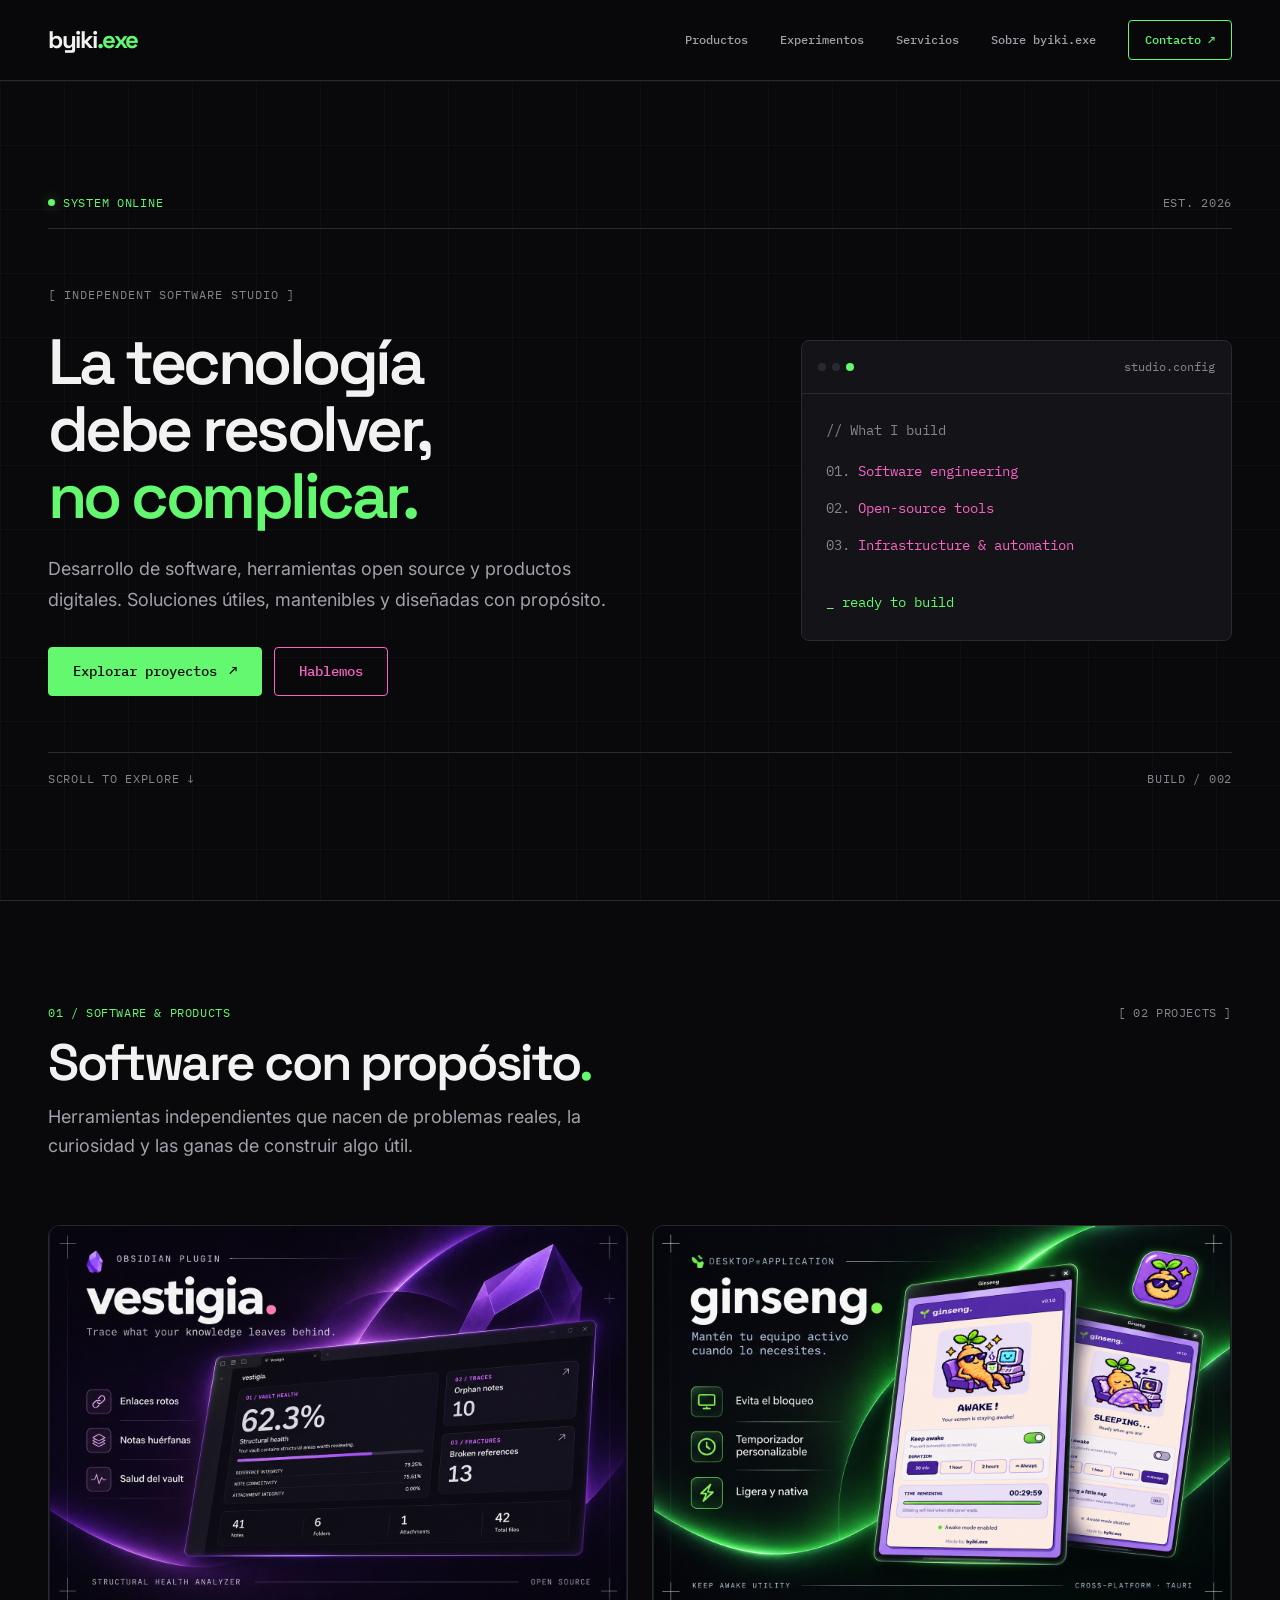
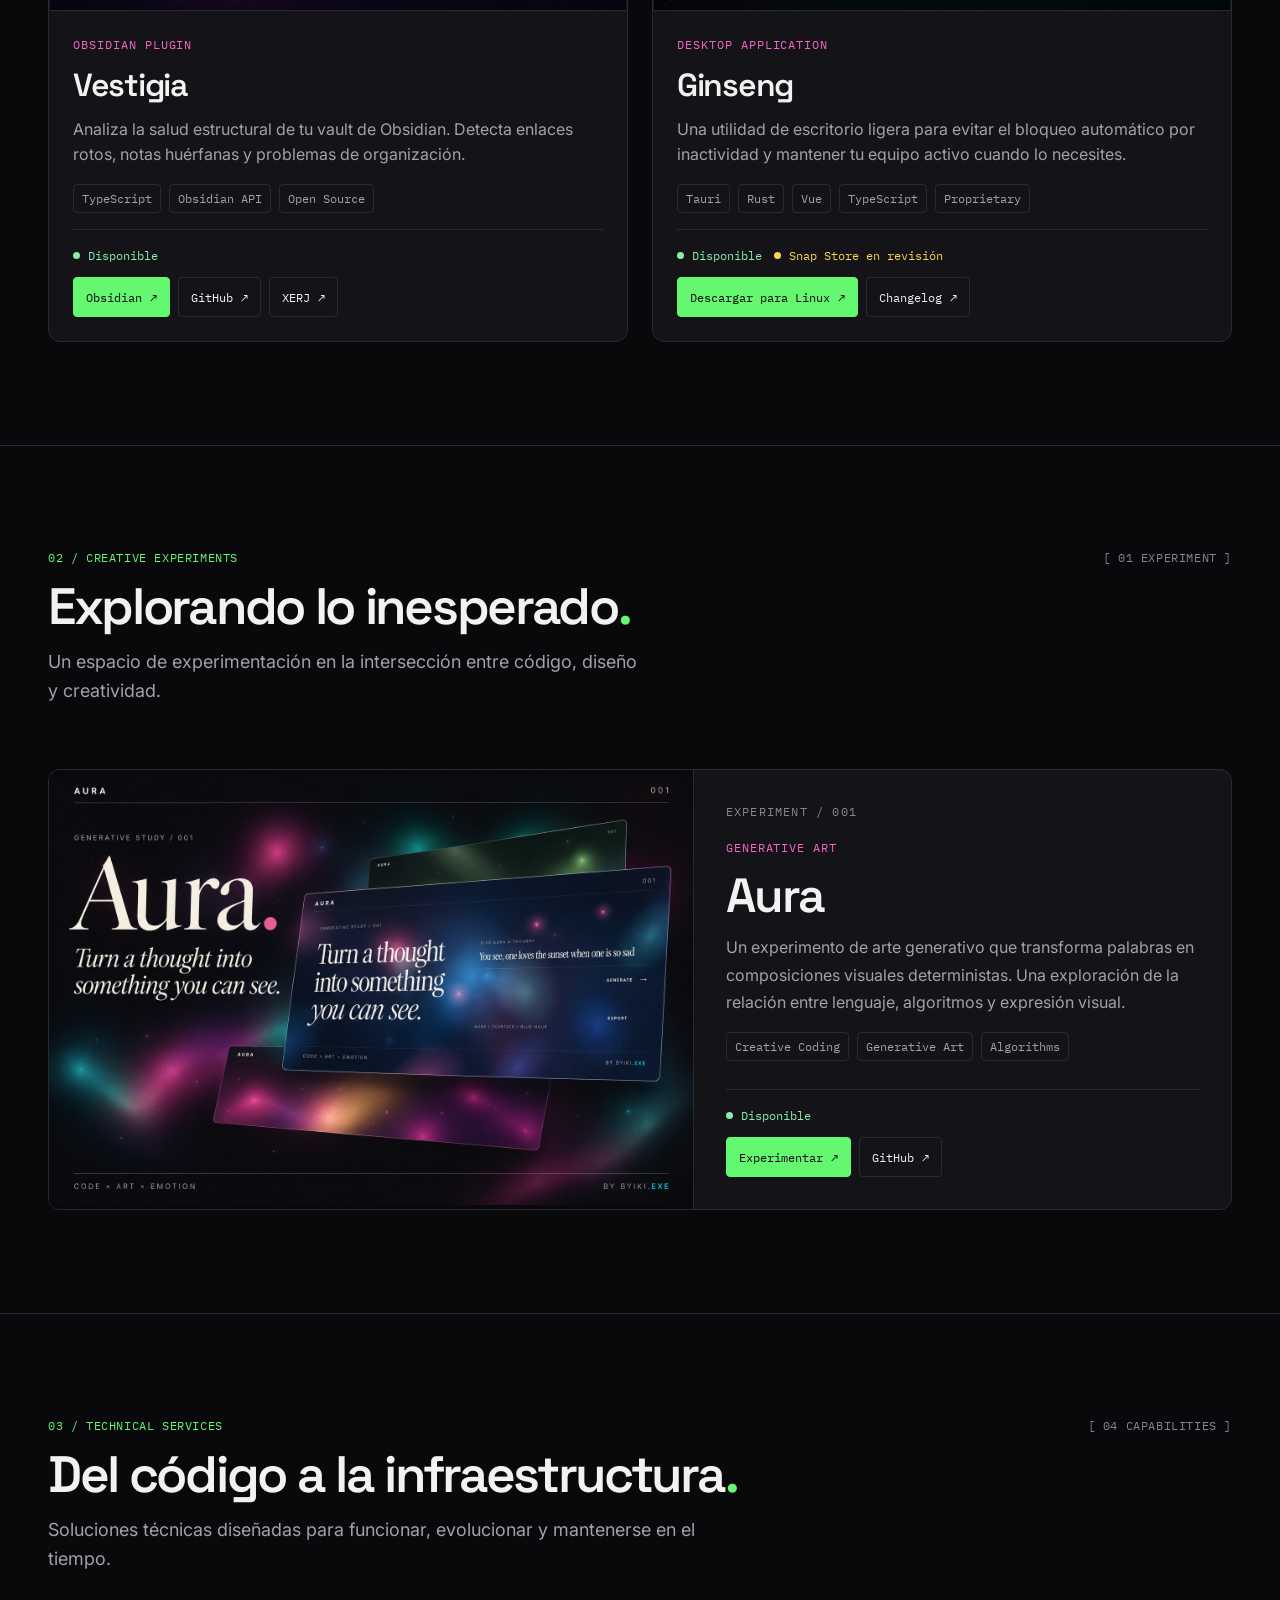
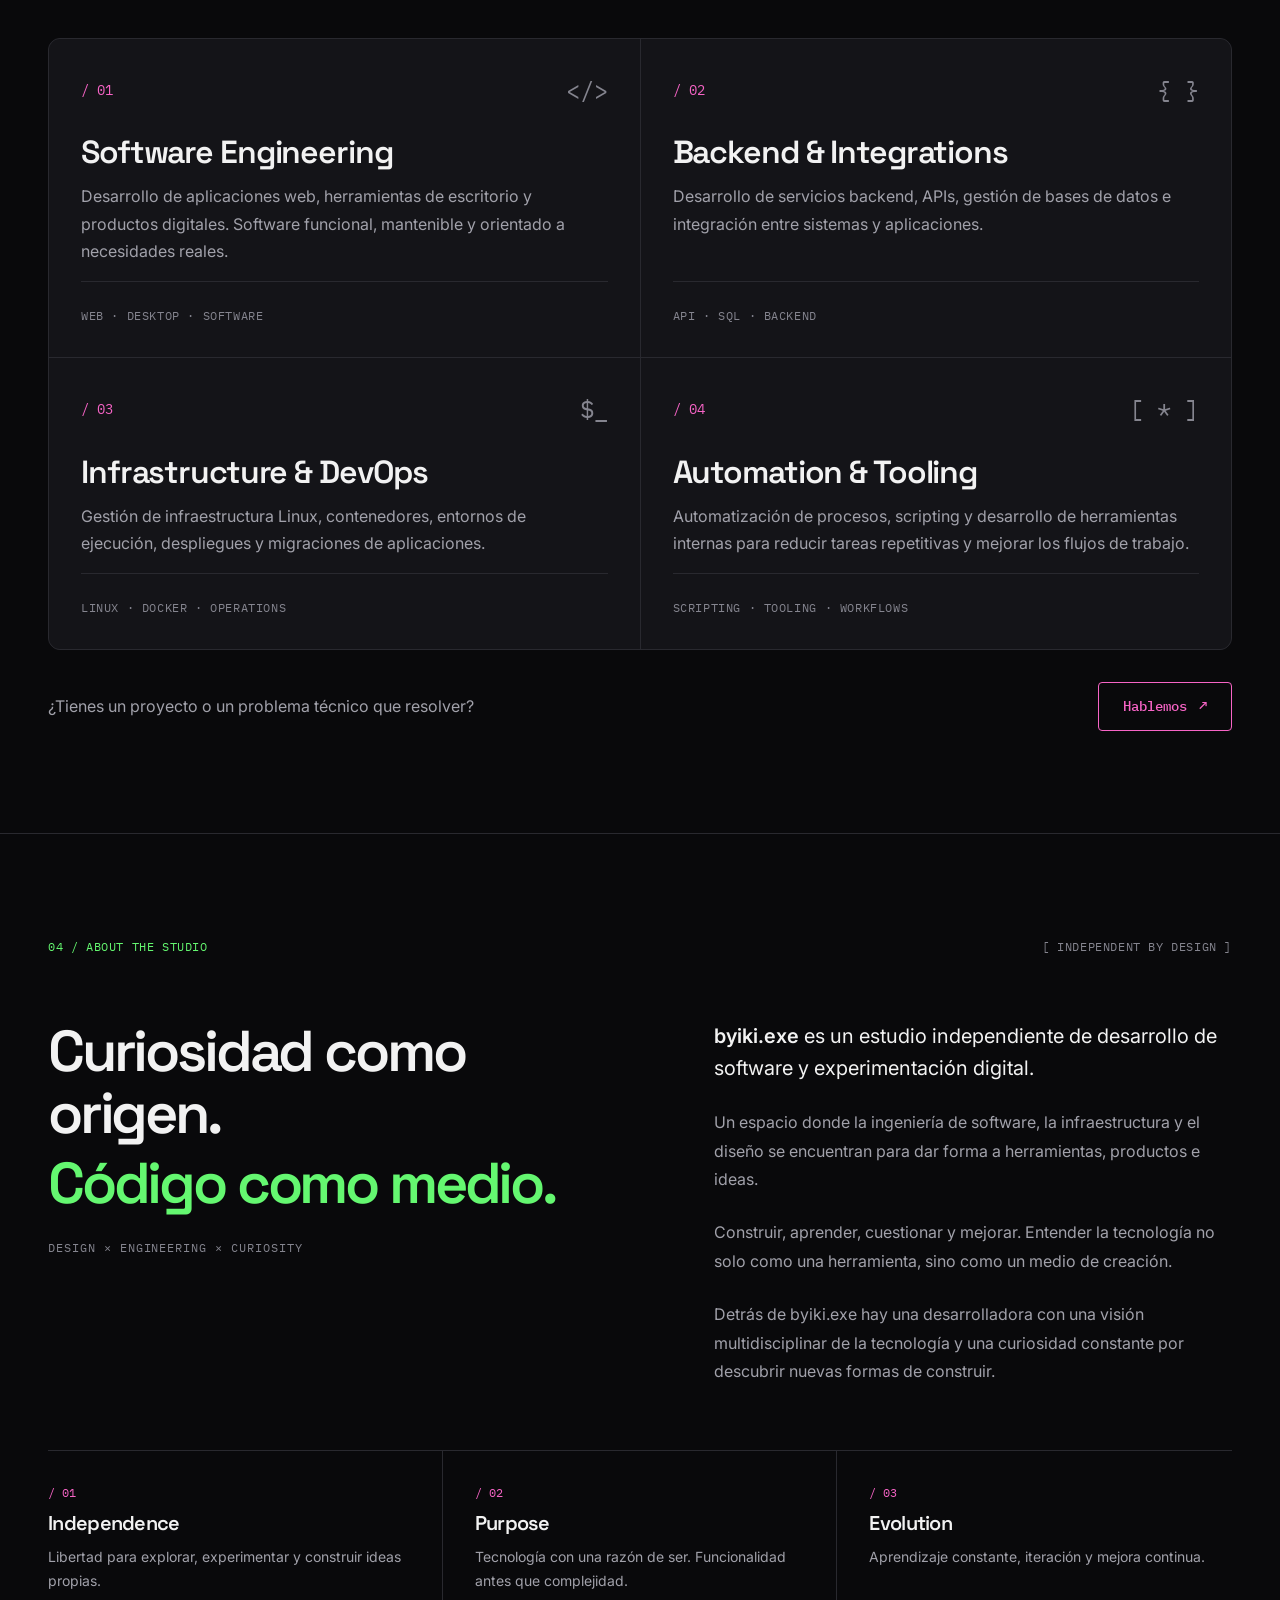
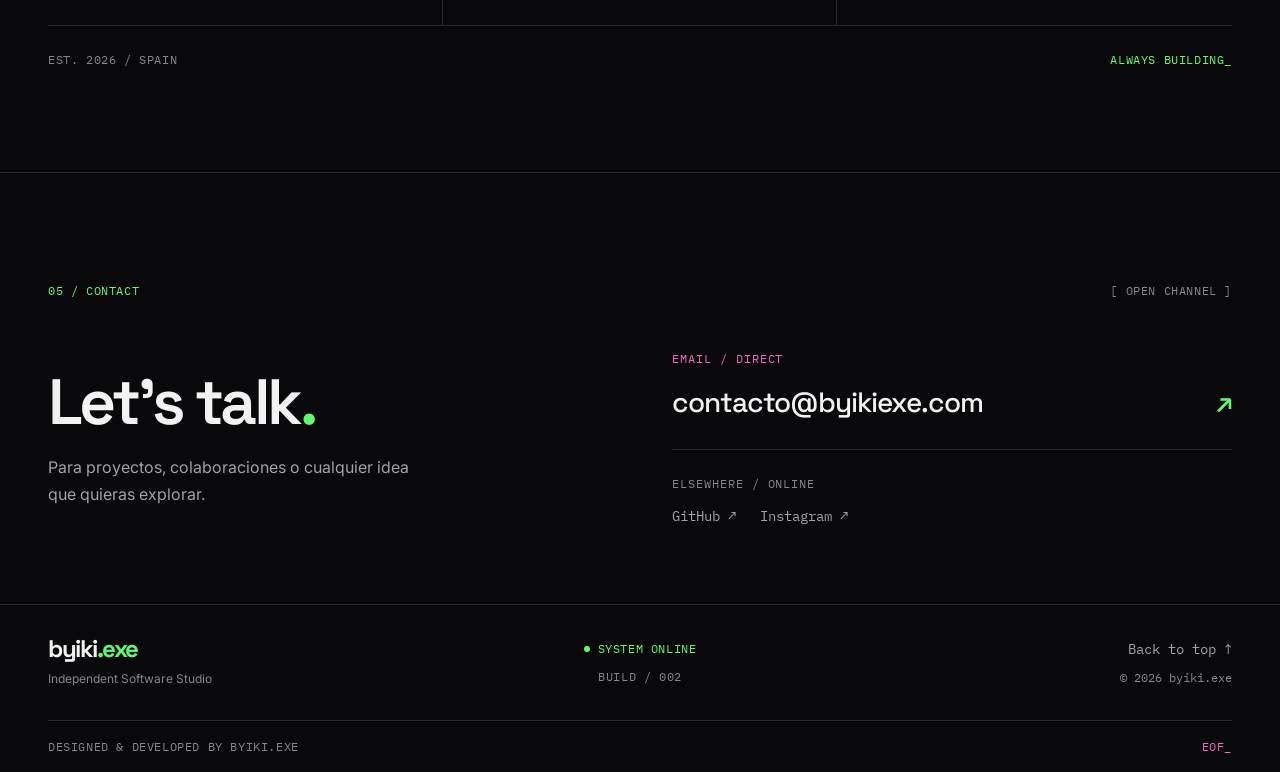
==== index.html @ 67338970 "feat: complete homepage redesign" ====
<!DOCTYPE html>
<html lang="es">

<head>
  <meta charset="UTF-8" />
  <meta name="viewport" content="width=device-width, initial-scale=1.0" />
  <title>byiki.exe — Soluciones web claras y mantenibles</title>
  <meta name="description"
    content="byiki.exe desarrolla soluciones web claras, mantenibles y orientadas a resolver problemas reales sin complejidad innecesaria." />
  <link rel="preconnect" href="https://fonts.googleapis.com">
  <link rel="preconnect" href="https://fonts.gstatic.com" crossorigin>

  <link
    href="https://fonts.googleapis.com/css2?family=IBM+Plex+Mono:wght@400;500;600&family=Inter:wght@400;500;600;700&family=Space+Grotesk:wght@400;500;600;700&display=swap"
    rel="stylesheet">

  <link rel="icon" type="image/svg+xml" href="assets/images/favicon.svg">

  <link rel="stylesheet" href="assets/css/tokens.css">
  <link rel="stylesheet" href="assets/css/base.css">
  <link rel="stylesheet" href="assets/css/layout.css">
  <link rel="stylesheet" href="assets/css/components.css">
  <link rel="stylesheet" href="assets/css/style.css">
  <link rel="stylesheet" href="assets/css/products.css">
  <link rel="stylesheet" href="assets/css/services.css">
  <link rel="stylesheet" href="assets/css/about.css">
  <link rel="stylesheet" href="assets/css/experiments.css">
  <link rel="stylesheet" href="assets/css/contact.css">
  <link rel="stylesheet" href="assets/css/footer.css">
  <link rel="stylesheet" href="assets/css/hero.css">

</head>

<body>
  <div class="page">


    <header class="site-header">
      <div class="container nav">

        <a href="#top" class="brand" aria-label="byiki.exe — Inicio">
          byiki<span class="brand-highlight">.exe</span>
        </a>

        <button class="nav-toggle" type="button" aria-label="Abrir menú" aria-expanded="false"
          aria-controls="main-navigation">
          <span></span>
          <span></span>
        </button>

        <nav id="main-navigation" class="nav-links">

          <a href="#productos">Productos</a>

          <a href="#experimentos">Experimentos</a>

          <a href="#servicios">Servicios</a>

          <a href="#sobre">Sobre byiki.exe</a>

          <a href="#contacto" class="nav-cta">
            Contacto ↗
          </a>

        </nav>

      </div>
    </header>



    <main id="top">

      <section class="hero" aria-labelledby="hero-title">
        <div class="container hero-container">

          <div class="hero-meta">
            <span class="system-status">
              <span class="status-dot" aria-hidden="true"></span>
              System online
            </span>

            <span>EST. 2026</span>
          </div>

          <div class="hero-grid">

            <div class="hero-copy">

              <p class="hero-label">
                [ Independent Software Studio ]
              </p>

              <h1 id="hero-title">
                La tecnología<br>
                debe resolver,<br>
                <span class="hero-highlight">no complicar.</span>
              </h1>

              <p class="hero-description">
                Desarrollo de software, herramientas open source
                y productos digitales. Soluciones útiles,
                mantenibles y diseñadas con propósito.
              </p>

              <div class="hero-actions">
                <a class="btn btn-primary" href="#productos">
                  Explorar proyectos
                  <span aria-hidden="true">↗</span>
                </a>

                <a class="btn btn-secondary" href="#contacto">
                  Hablemos
                </a>
              </div>

            </div>

            <aside class="hero-terminal" aria-label="Áreas de desarrollo">

              <div class="terminal-header">
                <div class="terminal-controls" aria-hidden="true">
                  <span></span>
                  <span></span>
                  <span></span>
                </div>

                <span>studio.config</span>
              </div>

              <div class="terminal-body">

                <p class="terminal-comment">// What I build</p>

                <ul class="terminal-list">
                  <li>
                    <span>01.</span>
                    Software engineering
                  </li>
                  <li>
                    <span>02.</span>
                    Open-source tools
                  </li>
                  <li>
                    <span>03.</span>
                    Infrastructure &amp; automation
                  </li>
                </ul>

                <p class="terminal-status">
                  <span class="terminal-cursor" aria-hidden="true">_</span>
                  ready to build
                </p>

              </div>

            </aside>

          </div>

          <div class="hero-footer">
            <a href="#productos" class="scroll-indicator">
              Scroll to explore
              <span aria-hidden="true">↓</span>
            </a>

            <span>BUILD / 002</span>
          </div>

        </div>
      </section>


      <section id="productos" class="products-section" aria-labelledby="products-title">

        <div class="container">

          <div class="products-header">

            <div class="products-meta">
              <span>01 / Software &amp; Products</span>
              <span>[ 02 Projects ]</span>
            </div>

            <h2 id="products-title">
              Software con propósito<span>.</span>
            </h2>

            <p class="products-description">
              Herramientas independientes que nacen
              de problemas reales, la curiosidad
              y las ganas de construir algo útil.
            </p>

          </div>


          <div class="products-grid">

            <!-- VESTIGIA -->
            <article class="product-card">

              <div class="product-preview product-preview--vestigia">

                <img src="assets/images/products/vestigia/preview.png"
                  alt="Interfaz del analizador de salud de Vestigia" loading="lazy" width="1200" height="800">

              </div>

              <div class="product-content">

                <span class="product-category">
                  Obsidian Plugin
                </span>

                <h3 class="product-name">Vestigia</h3>

                <p class="product-description">
                  Analiza la salud estructural de tu vault de
                  Obsidian. Detecta enlaces rotos, notas huérfanas
                  y problemas de organización.
                </p>

                <ul class="product-tags" aria-label="Tecnologías">
                  <li>TypeScript</li>
                  <li>Obsidian API</li>
                  <li>Open Source</li>
                </ul>


                <div class="product-footer">

                  <span class="product-status product-status--available">
                    <span class="product-status-dot" aria-hidden="true"></span>
                    Disponible
                  </span>

                  <div class="product-links">

                    <a href="https://community.obsidian.md/plugins/vestigia"
                      class="product-external-link product-external-link--primary" target="_blank"
                      rel="noopener noreferrer" aria-label="Vestigia en Obsidian">
                      Obsidian
                      <span aria-hidden="true">↗</span>
                    </a>

                    <a href="https://github.com/byikiexe/vestigia" class="product-external-link" target="_blank"
                      rel="noopener noreferrer" aria-label="Repositorio de Vestigia en GitHub">
                      GitHub
                      <span aria-hidden="true">↗</span>
                    </a>

                    <a href="https://hub.xerj.org/contributors/byikiexe" class="product-external-link" target="_blank"
                      rel="noopener noreferrer" aria-label="Perfil de contribuciones en XERJ">
                      XERJ
                      <span aria-hidden="true">↗</span>
                    </a>

                  </div>

                </div>


              </div>

            </article>

            <!-- GINSENG -->
            <article class="product-card">

              <div class="product-preview product-preview--ginseng">

                <img src="assets/images/products/ginseng/preview.png"
                  alt="Interfaz de la aplicación de escritorio Ginseng" loading="lazy" width="1200" height="800">
              </div>
              <div class="product-content">
                <span class="product-category">
                  Desktop Application
                </span>
                <h3 class="product-name">Ginseng</h3>
                <p class="product-description">
                  Una utilidad de escritorio ligera para evitar
                  el bloqueo automático por inactividad y mantener
                  tu equipo activo cuando lo necesites.
                </p>
                <ul class="product-tags" aria-label="Tecnologías y licencia">
                  <li>Tauri</li>
                  <li>Rust</li>
                  <li>Vue</li>
                  <li>TypeScript</li>
                  <li>Proprietary</li>
                </ul>
                <div class="product-footer">
                  <div class="product-status-group">
                    <span class="product-status product-status--available">
                      <span class="product-status-dot" aria-hidden="true"></span>
                      Disponible
                    </span>
                    <span class="product-status product-status--review">
                      <span class="product-status-dot" aria-hidden="true"></span>
                      Snap Store en revisión
                    </span>
                  </div>
                  <div class="product-links">
                    <a href="https://github.com/byikiexe/ginseng-releases/releases/latest"
                      class="product-external-link product-external-link--primary" target="_blank"
                      rel="noopener noreferrer">
                      Descargar para Linux
                      <span aria-hidden="true">↗</span>
                    </a>
                    <a href="https://github.com/byikiexe/ginseng-releases/blob/main/CHANGELOG.md"
                      class="product-external-link" target="_blank" rel="noopener noreferrer">
                      Changelog
                      <span aria-hidden="true">↗</span>
                    </a>
                  </div>
                </div>
              </div>
            </article>
          </div>
        </div>
      </section>


      <section id="experimentos" class="experiments-section" aria-labelledby="experiments-title">

        <div class="container">

          <div class="experiments-header">

            <div class="experiments-meta">
              <span>02 / Creative Experiments</span>
              <span>[ 01 Experiment ]</span>
            </div>

            <h2 id="experiments-title">
              Explorando lo inesperado<span>.</span>
            </h2>

            <p class="experiments-description">
              Un espacio de experimentación en la
              intersección entre código, diseño
              y creatividad.
            </p>

          </div>

          <div class="experiments-grid">
            <!-- AURA -->
            <article class="experiment-card">
              <div class="experiment-preview">
                <img src="assets/images/experiments/aura/preview.png"
                  alt="Composición visual generativa creada con Aura" loading="lazy" width="1200" height="800">
              </div>
              <div class="experiment-content">
                <span class="experiment-index">
                  Experiment / 001
                </span>
                <span class="product-category">
                  Generative Art
                </span>
                <h3 class="experiment-name">Aura</h3>
                <p class="experiment-description">
                  Un experimento de arte generativo
                  que transforma palabras en composiciones
                  visuales deterministas. Una exploración
                  de la relación entre lenguaje,
                  algoritmos y expresión visual.
                </p>
                <ul class="product-tags" aria-label="Áreas de experimentación">
                  <li>Creative Coding</li>
                  <li>Generative Art</li>
                  <li>Algorithms</li>
                </ul>

                <div class="product-footer">
                  <span class="product-status product-status--available">
                    <span class="product-status-dot" aria-hidden="true"></span>
                    Disponible
                  </span>
                  <div class="product-links">
                    <a href="https://aura.byikiexe.com/" class="product-external-link product-external-link--primary"
                      target="_blank" rel="noopener noreferrer"> Experimentar
                      <span aria-hidden="true">↗</span>
                    </a>
                    <a href="https://github.com/byikiexe/aura-experiment" class="product-external-link" target="_blank"
                      rel="noopener noreferrer">
                      GitHub
                      <span aria-hidden="true">↗</span>
                    </a>
                  </div>
                </div>
              </div>
            </article>
          </div>
        </div>
      </section>



      <section id="servicios" class="services-section" aria-labelledby="services-title">

        <div class="container">

          <div class="services-header">

            <div class="services-meta">
              <span>03 / Technical Services</span>
              <span>[ 04 Capabilities ]</span>
            </div>

            <h2 id="services-title">
              Del código a la infraestructura<span>.</span>
            </h2>

            <p class="services-description">
              Soluciones técnicas diseñadas para funcionar,
              evolucionar y mantenerse en el tiempo.
            </p>

          </div>

          <div class="capabilities-grid">

            <!-- 01 / SOFTWARE ENGINEERING -->

            <article class="capability-card">

              <div class="capability-header">
                <span class="capability-index">/ 01</span>
                <span class="capability-symbol" aria-hidden="true">&lt;/&gt;</span>
              </div>

              <h3>Software Engineering</h3>

              <p>
                Desarrollo de aplicaciones web, herramientas
                de escritorio y productos digitales.
                Software funcional, mantenible y orientado
                a necesidades reales.
              </p>

              <div class="capability-tags">
                Web · Desktop · Software
              </div>

            </article>

            <!-- 02 / BACKEND & INTEGRATIONS -->

            <article class="capability-card">

              <div class="capability-header">
                <span class="capability-index">/ 02</span>
                <span class="capability-symbol" aria-hidden="true">{ }</span>
              </div>

              <h3>Backend &amp; Integrations</h3>

              <p>
                Desarrollo de servicios backend, APIs,
                gestión de bases de datos e integración
                entre sistemas y aplicaciones.
              </p>

              <div class="capability-tags">
                API · SQL · Backend
              </div>

            </article>

            <!-- 03 / INFRASTRUCTURE & DEVOPS -->

            <article class="capability-card">

              <div class="capability-header">
                <span class="capability-index">/ 03</span>
                <span class="capability-symbol" aria-hidden="true">$_</span>
              </div>

              <h3>Infrastructure &amp; DevOps</h3>

              <p>
                Gestión de infraestructura Linux,
                contenedores, entornos de ejecución,
                despliegues y migraciones de aplicaciones.
              </p>

              <div class="capability-tags">
                Linux · Docker · Operations
              </div>

            </article>

            <!-- 04 / AUTOMATION & TOOLING -->

            <article class="capability-card">

              <div class="capability-header">
                <span class="capability-index">/ 04</span>
                <span class="capability-symbol" aria-hidden="true">[ * ]</span>
              </div>

              <h3>Automation &amp; Tooling</h3>

              <p>
                Automatización de procesos, scripting
                y desarrollo de herramientas internas
                para reducir tareas repetitivas y mejorar
                los flujos de trabajo.
              </p>

              <div class="capability-tags">
                Scripting · Tooling · Workflows
              </div>

            </article>

          </div>

          <div class="services-footer">

            <p>
              ¿Tienes un proyecto o un problema técnico
              que resolver?
            </p>

            <a href="#contacto" class="btn btn-secondary">
              Hablemos
              <span aria-hidden="true">↗</span>
            </a>

          </div>

        </div>

      </section>


      <section id="sobre" class="about-section" aria-labelledby="about-title">

        <div class="container">

          <div class="about-meta">
            <span>04 / About the Studio</span>
            <span>[ Independent by Design ]</span>
          </div>

          <div class="about-grid">

            <div class="about-heading">

              <h2 id="about-title">
                Curiosidad como origen.
                <span>Código como medio.</span>
              </h2>

              <p class="about-label">
                Design × Engineering × Curiosity
              </p>

            </div>

            <div class="about-copy">

              <p class="about-intro">
                <strong>byiki.exe</strong> es un estudio
                independiente de desarrollo de software
                y experimentación digital.
              </p>

              <p>
                Un espacio donde la ingeniería de software,
                la infraestructura y el diseño se encuentran
                para dar forma a herramientas, productos
                e ideas.
              </p>

              <p>
                Construir, aprender, cuestionar y mejorar.
                Entender la tecnología no solo como una
                herramienta, sino como un medio de creación.
              </p>

              <p>
                Detrás de byiki.exe hay una desarrolladora
                con una visión multidisciplinar de la
                tecnología y una curiosidad constante
                por descubrir nuevas formas de construir.
              </p>

            </div>

          </div>

          <div class="about-principles">

            <article class="about-principle">
              <span class="principle-index">/ 01</span>
              <h3>Independence</h3>
              <p>
                Libertad para explorar, experimentar
                y construir ideas propias.
              </p>
            </article>

            <article class="about-principle">
              <span class="principle-index">/ 02</span>
              <h3>Purpose</h3>
              <p>
                Tecnología con una razón de ser.
                Funcionalidad antes que complejidad.
              </p>
            </article>

            <article class="about-principle">
              <span class="principle-index">/ 03</span>
              <h3>Evolution</h3>
              <p>
                Aprendizaje constante, iteración
                y mejora continua.
              </p>
            </article>

          </div>

          <div class="about-footer">
            <span>Est. 2026 / Spain</span>
            <span class="about-status">Always building_</span>
          </div>

        </div>

      </section>



      
<section id="contacto"
         class="contact-section"
         aria-labelledby="contact-title">

    <div class="container">

        <div class="contact-meta">
            <span>05 / Contact</span>
            <span>[ Open Channel ]</span>
        </div>

        <div class="contact-grid">

            <div class="contact-heading">

                <h2 id="contact-title">
                    Let's talk<span>.</span>
                </h2>

                <p>
                    Para proyectos, colaboraciones o cualquier
                    idea que quieras explorar.
                </p>

            </div>

            <div class="contact-details">

                <div class="contact-direct">

                    <span class="contact-label">
                        Email / Direct
                    </span>

                    <a href="mailto:contacto@byikiexe.com"
                       class="contact-email">

                        <span>contacto@byikiexe.com</span>
                        <span aria-hidden="true">↗</span>

                    </a>

                </div>

                <div class="contact-socials">

                    <span class="contact-label">
                        Elsewhere / Online
                    </span>

                    <div class="contact-social-links">

                        <a href="https://github.com/byikiexe"
                           target="_blank"
                           rel="noopener noreferrer">
                            GitHub ↗
                        </a>

                        <a href="https://www.instagram.com/vnuoli/"
                           target="_blank"
                           rel="noopener noreferrer">
                            Instagram ↗
                        </a>

                    </div>

                </div>

            </div>

        </div>

    </div>

</section>


    </main>

    
<footer class="site-footer">

    <div class="container">

        <div class="footer-main">

            <!-- Studio identity -->

            <div class="footer-identity">

                <a href="#top"
                   class="brand"
                   aria-label="byiki.exe — Inicio">
                    byiki<span class="brand-highlight">.exe</span>
                </a>

                <p>Independent Software Studio</p>

            </div>

            <!-- System information -->

            <div class="footer-system">

                <span class="footer-status">
                    <span class="footer-status-dot"
                          aria-hidden="true"></span>
                    System online
                </span>

                <span class="footer-build">
                    Build / 002
                </span>

            </div>

            <!-- Navigation and copyright -->

            <div class="footer-navigation">

                <a href="#top" class="footer-top">
                    Back to top
                    <span aria-hidden="true">↑</span>
                </a>

                <span class="footer-copyright">
                    © 2026 byiki.exe
                </span>

            </div>

        </div>

        <!-- End of file -->

        <div class="footer-bottom">

            <span>
                Designed &amp; developed by byiki.exe
            </span>

            <span class="footer-eof" aria-hidden="true">
                EOF_
            </span>

        </div>

    </div>

</footer>

  </div>
  <script defer src="assets/js/navigation.js"></script>
</body>

</html>
---- assets/css/tokens.css ----
/* ==================================================
   BYIKI.EXE — DESIGN TOKENS
   Design System v2.0
   ================================================== */

:root {

    /* Colors — Backgrounds */
    --color-bg: #09090B;
    --color-surface: #141418;
    --color-surface-hover: #1C1C21;
    --color-border: #29292F;

    /* Colors — Typography */
    --color-text: #F2F2F2;
    --color-text-secondary: #A1A1AA;
    --color-text-muted: #85858F;

    /* Colors — Brand */
    --color-accent: hsl(125, 90%, 68%);
    --color-accent-hover: hsl(125, 90%, 60%);
    --color-accent-secondary: hsl(320, 90%, 68%);
    --color-accent-secondary-hover: hsl(320, 90%, 60%);
    --color-on-accent: #09090B;

    /* Colors — Brand gradient */
    --gradient-brand: linear-gradient(
        90deg,
        var(--color-accent),
        var(--color-accent-secondary)
    );

    /* Colors — Semantic */
    --color-success: #86EFAC;
    --color-warning: #FCD34D;
    --color-error: #FCA5A5;

    /* Typography — Families */
    --font-heading: 'Space Grotesk', sans-serif;
    --font-body: 'Inter', sans-serif;
    --font-mono: 'IBM Plex Mono', monospace;

    /* Typography — Sizes */
    --text-xs: 0.75rem;
    --text-sm: 0.875rem;
    --text-base: 1rem;
    --text-lg: 1.125rem;
    --text-xl: 1.25rem;
    --text-2xl: 1.5rem;
    --text-3xl: 2rem;
    --text-4xl: 2.5rem;
    --text-hero: clamp(3rem, 7vw, 6rem);

    /* Typography — Weights */
    --font-regular: 400;
    --font-medium: 500;
    --font-semibold: 600;
    --font-bold: 700;

    /* Spacing */
    --space-1: 0.25rem;
    --space-2: 0.5rem;
    --space-3: 0.75rem;
    --space-4: 1rem;
    --space-5: 1.5rem;
    --space-6: 2rem;
    --space-7: 3rem;
    --space-8: 4rem;
    --space-9: 6rem;
    --space-10: 8rem;

    /* Border radius */
    --radius-sm: 4px;
    --radius-md: 8px;
    --radius-lg: 12px;
    --radius-xl: 16px;
    --radius-full: 9999px;

    /* Layout */
    --container-max: 1280px;
    --container-padding: clamp(1.25rem, 4vw, 3rem);
    --section-spacing: clamp(4rem, 8vw, 8rem);
    --header-height: 80px;

    /* Transitions */
    --transition-fast: 150ms ease;
    --transition-base: 250ms ease;
    --transition-slow: 400ms ease;

    /* Z-index */
    --z-base: 1;
    --z-header: 100;
    --z-overlay: 200;
    --z-modal: 300;
}
---- assets/css/base.css ----
/* ==================================================
   BYIKI.EXE — BASE STYLES
   ================================================== */

/* Reset */

*,
*::before,
*::after {
    box-sizing: border-box;
}

html {
    scroll-behavior: smooth;
    scroll-padding-top: var(--header-height);
    color-scheme: dark;
}

body {
    margin: 0;
    min-height: 100vh;
    background-color: var(--color-bg);
    color: var(--color-text);
    font-family: var(--font-body);
    font-size: var(--text-base);
    font-weight: var(--font-regular);
    line-height: 1.6;
    -webkit-font-smoothing: antialiased;
    -moz-osx-font-smoothing: grayscale;
}

/* Typography */

h1,
h2,
h3,
h4,
h5,
h6 {
    margin: 0;
    font-family: var(--font-heading);
    font-weight: var(--font-semibold);
    line-height: 1.15;
    letter-spacing: -0.035em;
}

p {
    margin: 0;
}

a {
    color: inherit;
    text-decoration: none;
}

code,
pre,
kbd,
samp {
    font-family: var(--font-mono);
}

/* Media */

img,
picture,
video,
canvas,
svg {
    display: block;
    max-width: 100%;
}

img {
    height: auto;
}

/* Form elements */

button,
input,
textarea,
select {
    font: inherit;
}

button {
    cursor: pointer;
}

/* Text selection */

::selection {
    background-color: var(--color-accent);
    color: var(--color-on-accent);
}

/* Accessibility */

:focus-visible {
    outline: 2px solid var(--color-accent);
    outline-offset: 4px;
}

/* Scrollbar */

html {
    scrollbar-width: thin;
    scrollbar-color: var(--color-border) var(--color-bg);
}

/* Reduced motion */

@media (prefers-reduced-motion: reduce) {
    html {
        scroll-behavior: auto;
    }

    *,
    *::before,
    *::after {
        animation-duration: 0.01ms !important;
        animation-iteration-count: 1 !important;
        transition-duration: 0.01ms !important;
    }
}
---- assets/css/layout.css ----
/* ==================================================
   BYIKI.EXE — LAYOUT
   ================================================== */

.container {
    width: 100%;
    max-width: var(--container-max);
    margin-inline: auto;
    padding-inline: var(--container-padding);
}

.section {
    padding-block: var(--section-spacing);
}
---- assets/css/components.css ----
/* ==================================================
   BYIKI.EXE — COMPONENTS
   ================================================== */


/* Header */

.site-header {
    position: sticky;
    top: 0;
    z-index: var(--z-header);
    background: rgba(9, 9, 11, 0.85);
    backdrop-filter: blur(16px);
    -webkit-backdrop-filter: blur(16px);
    border-bottom: 1px solid var(--color-border);
}

.nav {
    display: flex;
    align-items: center;
    justify-content: space-between;
    min-height: var(--header-height);
    gap: var(--space-6);
}

.brand {
    display: inline-flex;
    align-items: center;
    flex-shrink: 0;
    font-family: var(--font-heading);
    font-size: var(--text-2xl);
    font-weight: var(--font-bold);
    letter-spacing: -0.06em;
    line-height: 1;
}

.brand-highlight {
    color: var(--color-accent);
}



/* Navigation */

.nav-links {
    display: flex;
    align-items: center;
    gap: var(--space-6);
}

.nav-links a {
    font-family: var(--font-mono);
    font-size: var(--text-xs);
    font-weight: var(--font-medium);
    color: var(--color-text-secondary);
    transition: color var(--transition-fast);
}

.nav-links a:hover,
.nav-links a:focus-visible {
    color: var(--color-accent);
}

.nav-links .nav-cta {
    display: inline-flex;
    align-items: center;
    justify-content: center;
    gap: var(--space-2);
    min-height: 40px;
    padding: var(--space-2) var(--space-4);
    border: 1px solid var(--color-accent);
    border-radius: var(--radius-sm);
    color: var(--color-accent);
    transition:
        background-color var(--transition-fast),
        color var(--transition-fast);
}

.nav-links .nav-cta:hover,
.nav-links .nav-cta:focus-visible {
    background-color: var(--color-accent);
    color: var(--color-on-accent);
}

.nav-cta span {
    font-size: var(--text-base);
}


/* Navigation — Toggle */

.nav-toggle {
    display: none;
    flex-direction: column;
    align-items: center;
    justify-content: center;
    gap: 6px;
    width: 44px;
    height: 44px;
    padding: 0;
    background: transparent;
    border: 1px solid var(--color-border);
    border-radius: var(--radius-sm);
    color: var(--color-accent);
    transition: border-color var(--transition-fast);
}

.nav-toggle:hover {
    border-color: var(--color-accent);
}

.nav-toggle span {
    display: block;
    width: 20px;
    height: 2px;
    background-color: currentColor;
    transition: transform var(--transition-base);
}

/* Navigation — Open state */

.nav-toggle[aria-expanded="true"] span:first-child {
    transform: translateY(4px) rotate(45deg);
}

.nav-toggle[aria-expanded="true"] span:last-child {
    transform: translateY(-4px) rotate(-45deg);
}

/* Navigation — Responsive */

@media (max-width: 768px) {

    .nav {
        min-height: 72px;
        flex-direction: row;
        align-items: center;
        justify-content: space-between;
        padding-block: var(--space-3);
    }

    .nav-toggle {
        display: flex;
    }

    .nav-links {
        display: none;
        position: absolute;
        top: 100%;
        left: 0;
        right: 0;
        flex-direction: column;
        align-items: stretch;
        gap: 0;
        padding: var(--space-4) var(--container-padding);
        background-color: var(--color-bg);
        border-bottom: 1px solid var(--color-border);
    }

    .nav-links.is-open {
        display: flex;
    }

    .nav-links a {
        padding-block: var(--space-4);
        font-size: var(--text-sm);
    }

    .nav-links a:not(.nav-cta) {
        border-bottom: 1px solid var(--color-border);
    }

    .nav-links .nav-cta {
        margin-top: var(--space-4);
        min-height: 44px;
    }
}


/* Buttons */

.btn {
    display: inline-flex;
    align-items: center;
    justify-content: center;
    gap: var(--space-3);
    min-height: 48px;
    padding: var(--space-3) var(--space-5);
    border: 1px solid transparent;
    border-radius: var(--radius-sm);
    font-family: var(--font-mono);
    font-size: var(--text-sm);
    font-weight: var(--font-medium);
    transition:
        background-color var(--transition-fast),
        border-color var(--transition-fast),
        color var(--transition-fast);
}

.btn-primary {
    background-color: var(--color-accent);
    border-color: var(--color-accent);
    color: var(--color-on-accent);
}

.btn-primary:hover {
    background-color: var(--color-accent-hover);
    border-color: var(--color-accent-hover);
}

.btn-secondary {
    background: transparent;
    color: var(--color-accent-secondary);
    border: 1px solid var(--color-accent-secondary);
}

.btn-secondary:hover {
    background: var(--color-accent-secondary);
    color: var(--color-on-accent);
}

@media (max-width: 480px) {
    .btn {
        font-size: var(--text-xs);
        padding-inline: var(--space-4);
    }
}

/* Product cards */

/* Status indicators */

/* Forms */
---- assets/css/style.css ----
/* Legacy tokens — Temporary compatibility layer */

:root {
    --bg: var(--color-bg);
    --panel: var(--color-surface);
    --accent-sky-aqua: var(--color-accent);
    --accent-amber-glow: #ff9c11;
    --accent-neon-rose: #ee1bc7;
    --accent-electric-indigo: #6e00f5;
    --text: var(--color-text);
    --muted: var(--color-text-secondary);
    --line: var(--color-border);
    --soft: var(--color-surface-hover);
    --max: var(--container-max);
}

.page {
    min-height: 100vh;
}

#boton-acento {
    background: var(--accent-sky-aqua);
    color: var(--bg);
    border-color: var(--accent-sky-aqua);
    border-radius: 5px;
}

#boton-acento:hover {
    background: transparent;
    color: var(--accent-sky-aqua);
}

section {
    padding: 7rem 0;
    border-bottom: 1px solid var(--line);
}

.eyebrow {
    color: var(--muted);
    text-transform: uppercase;
    letter-spacing: 0.18em;
    font-size: 0.72rem;
    margin-bottom: 1.25rem;
}

h2,
h3 {
    font-family: "Sora", sans-serif;
    font-weight: 200;
    font-style: normal;
    line-height: 0.95;
}

.button,
.button-secondary {
    display: inline-flex;
    align-items: center;
    justify-content: center;
    min-height: 48px;
    padding: 0 1.1rem;
    border: 1px solid var(--line);
    transition: 180ms ease;
    font-size: 0.95rem;
    border-radius: 5px;
}

.button {
    background: var(--text);
    color: var(--bg);
}

.button:hover,
.button:focus-visible {
    background: transparent;
    color: var(--text);
}

.button-secondary:hover,
.button-secondary:focus-visible {
    background: var(--soft);
}

.section-grid {
    display: grid;
    grid-template-columns: 0.9fr 1.1fr;
    gap: 3rem;
}

.section-title {
    position: sticky;
    top: 108px;
    align-self: start;
}

.section-title .eyebrow {
    margin-bottom: 0.85rem;
}

.section-title h2 {
    font-size: clamp(2.4rem, 4vw, 4rem);
}

.section-content p,
.section-content li,
.section-content a,
.section-content label,
.section-content input,
.section-content textarea {
    font-size: 1rem;
}

.section-content p {
    color: var(--muted);
    max-width: 48rem;
}

.stack {
    display: grid;
    gap: 1.5rem;
}

.areas-list,
.projects-list {
    display: grid;
    gap: 1rem;
}

.list-item,
.project,
.quote-block {
    border-top: 1px solid var(--line);
    padding-top: 1rem;
}

.list-item {
    display: grid;
    grid-template-columns: 220px 1fr;
    gap: 1rem;
    align-items: baseline;
}

.list-item strong,
.project strong {
    font-weight: 600;
    font-size: 1rem;
    color: var(--text);
}

.project {
    display: grid;
    grid-template-columns: 220px 1fr;
    gap: 1rem;
}

.quote-block {
    margin-top: 2rem;
    padding-top: 1.4rem;
}

.quote-block p {
    font-family: "Sora", sans-serif;
    font-weight: 200;
    font-style: normal;
    font-size: clamp(1.8rem, 3vw, 3rem);
    line-height: 1;
    color: var(--text);
    max-width: 30rem;
}

.three-columns {
    display: grid;
    grid-template-columns: repeat(3, 1fr);
    gap: 1rem;
    margin-top: 2rem;
}

.three-columns div {
    border-top: 1px solid var(--line);
    padding-top: 0.8rem;
    min-height: 90px;
}

.three-columns span {
    display: block;
    color: var(--muted);
    font-size: 0.86rem;
    margin-bottom: 0.45rem;
    text-transform: uppercase;
    letter-spacing: 0.12em;
}

.three-columns strong {
    font-family: "Sora", sans-serif;
    font-weight: 200;
    font-style: normal;
    font-size: 1.2rem;
}

form {
    display: grid;
    gap: 1rem;
    margin-top: 1.25rem;
}


label {
    color: var(--muted);
}

input,
textarea {
    width: 100%;
    border: 1px solid var(--line);
    background: transparent;
    color: var(--text);
    padding: 0.95rem 1rem;
    font-family: inherit;
}

textarea {
    min-height: 160px;
    resize: vertical;
}

input:focus,
textarea:focus {
    outline: none;
    border-color: rgba(255, 255, 255, 0.3);
    background: rgba(255, 255, 255, 0.02);
}

.contact-meta {
    display: grid;
    gap: 0.8rem;
    margin-top: 2rem;
    color: var(--muted);
}

.contact-meta a:hover,
.contact-meta a:focus-visible {
    color: var(--text);
}

@media (max-width: 920px) {

    .section-grid,
    .list-item,
    .project,
    .three-columns {
        grid-template-columns: 1fr;
    }

    .section-title {
        position: static;
    }

}

@media (max-width: 640px) {

    section {
        padding: 4.5rem 0;
    }
}
---- assets/css/products.css ----
/* ==================================================
   BYIKI.EXE — PRODUCTS
   ================================================== */

.products-section {
    padding-block: var(--section-spacing);
    border-bottom: 1px solid var(--color-border);
}

/* Section header */

.products-header {
    display: flex;
    flex-direction: column;
    gap: var(--space-4);
    margin-bottom: var(--space-8);
}

.products-meta {
    display: flex;
    justify-content: space-between;
    align-items: center;
    gap: var(--space-4);
    font-family: var(--font-mono);
    font-size: var(--text-xs);
    text-transform: uppercase;
    letter-spacing: 0.05em;
    color: var(--color-text-muted);
}

.products-meta span:first-child {
    color: var(--color-accent);
}

.products-header h2 {
    font-family: var(--font-heading);
    font-size: clamp(2rem, 4vw, 3.5rem);
    font-weight: var(--font-semibold);
    letter-spacing: -0.045em;
}

.products-header h2 span {
    color: var(--color-accent);
}

.products-description {
    max-width: 600px;
    font-size: var(--text-lg);
    color: var(--color-text-secondary);
}

/* Products grid */

.products-grid {
    display: grid;
    grid-template-columns: repeat(2, minmax(0, 1fr));
    gap: var(--space-5);
}


/* Product card */

.product-card {
    display: flex;
    flex-direction: column;
    min-width: 0;
    overflow: hidden;

    background: var(--color-surface);
    border: 1px solid var(--color-border);
    border-radius: var(--radius-lg);

    transition:
        border-color var(--transition-base),
        background-color var(--transition-base);
}

.product-card:hover,
.product-card:focus-within {
    border-color: var(--color-accent-secondary);
}


/* Product preview */

.product-preview {
    position: relative;
    aspect-ratio: 3 / 2;
    overflow: hidden;

    display: flex;
    align-items: center;
    justify-content: center;

    border-bottom: 1px solid var(--color-border);
}

.product-preview--vestigia {
    background: #1C1629;
}

.product-preview--ginseng {
    background: #16231C;
}

.product-preview img {
    display: block;
    width: 100%;
    height: 100%;
    object-fit: contain;

    transition: transform var(--transition-slow);
}

.product-card:hover .product-preview img {
    transform: scale(1.025);
}

.product-preview-meta {
    position: absolute;
    top: var(--space-4);
    left: var(--space-4);
    right: var(--space-4);
    z-index: var(--z-base);

    display: flex;
    justify-content: space-between;

    font-family: var(--font-mono);
    font-size: var(--text-xs);
    color: var(--color-text-secondary);
}


/* Product information */

.product-content {
    display: flex;
    flex-direction: column;
    flex: 1;
    gap: var(--space-4);

    padding: var(--space-5);
}

.product-category {
    font-family: var(--font-mono);
    font-size: var(--text-xs);
    text-transform: uppercase;
    letter-spacing: 0.08em;
    color: var(--color-accent-secondary);
}

.product-name {
    font-family: var(--font-heading);
    font-size: var(--text-3xl);
    font-weight: var(--font-semibold);
    letter-spacing: -0.04em;
    color: var(--color-text);
}

.product-description {
    font-size: var(--text-base);
    line-height: 1.6;
    color: var(--color-text-secondary);
}


/* Product tags */

.product-tags {
    display: flex;
    flex-wrap: wrap;
    gap: var(--space-2);

    margin: 0;
    padding: 0;
    list-style: none;
}

.product-tags li {
    padding: var(--space-1) var(--space-2);

    border: 1px solid var(--color-border);
    border-radius: var(--radius-sm);

    font-family: var(--font-mono);
    font-size: var(--text-xs);
    color: var(--color-text-secondary);
}


/* Product footer */

.product-footer {
    display: flex;
    align-items: center;
    justify-content: space-between;
    flex-wrap: wrap;
    gap: var(--space-3);

    margin-top: auto;
    padding-top: var(--space-4);

    border-top: 1px solid var(--color-border);
}


/* Product status */

.product-status {
    display: inline-flex;
    align-items: center;
    gap: var(--space-2);

    font-family: var(--font-mono);
    font-size: var(--text-xs);
}

.product-status-dot {
    width: 7px;
    height: 7px;
    flex-shrink: 0;

    background: currentColor;
    border-radius: var(--radius-full);
}

.product-status--available {
    color: var(--color-success);
}

.product-status--review {
    color: var(--color-warning);
}

/* Product link */

.product-link {
    display: inline-flex;
    align-items: center;
    gap: var(--space-2);

    font-family: var(--font-mono);
    font-size: var(--text-sm);
    color: var(--color-accent);

    transition: color var(--transition-fast);
}

a.product-link:hover {
    color: var(--color-accent-secondary);
}

.product-link--pending {
    color: var(--color-text-muted);
}


/* Product external links */

.product-links {
    display: flex;
    flex-wrap: wrap;
    gap: var(--space-2);
    width: 100%;
}

.product-external-link {
    display: inline-flex;
    align-items: center;
    justify-content: center;
    gap: var(--space-2);

    min-height: 40px;
    padding: var(--space-2) var(--space-3);

    background: transparent;
    border: 1px solid var(--color-border);
    border-radius: var(--radius-sm);

    font-family: var(--font-mono);
    font-size: var(--text-xs);
    color: var(--color-text);

    transition:
        background-color var(--transition-fast),
        border-color var(--transition-fast),
        color var(--transition-fast);
}

.product-external-link:hover {
    border-color: var(--color-accent-secondary);
    color: var(--color-accent-secondary);
}

/* Primary external link */

.product-external-link--primary {
    background: var(--color-accent);
    border-color: var(--color-accent);
    color: var(--color-on-accent);
}

.product-external-link--primary:hover {
    background: var(--color-accent-hover);
    border-color: var(--color-accent-hover);
    color: var(--color-on-accent);
}

/* Product status group */

.product-status-group {
    display: flex;
    align-items: center;
    flex-wrap: wrap;
    gap: var(--space-3);
    width: 100%;
}

/* Responsive */

@media (max-width: 768px) {
    .products-grid {
        grid-template-columns: 1fr;
    }

    .products-header {
        margin-bottom: var(--space-6);
    }

    .products-description {
        font-size: var(--text-base);
    }
}

@media (max-width: 480px) {

    .product-content {
        padding: var(--space-4);
    }

    .product-name {
        font-size: var(--text-2xl);
    }

    .product-preview-meta {
        top: var(--space-3);
        left: var(--space-3);
        right: var(--space-3);
    }

}

@media (prefers-reduced-motion: reduce) {

    .product-card:hover .product-preview img {
        transform: none;
    }

}
---- assets/css/services.css ----
/* ==================================================
   BYIKI.EXE — SERVICES
   ================================================== */

.services-section {
    padding-block: var(--section-spacing);
    border-bottom: 1px solid var(--color-border);
}


/* Section header */

.services-header {
    display: flex;
    flex-direction: column;
    gap: var(--space-4);
    margin-bottom: var(--space-8);
}

.services-meta {
    display: flex;
    justify-content: space-between;
    align-items: center;
    gap: var(--space-4);

    font-family: var(--font-mono);
    font-size: var(--text-xs);
    text-transform: uppercase;
    letter-spacing: 0.05em;
    color: var(--color-text-muted);
}

.services-meta span:first-child {
    color: var(--color-accent);
}

.services-header h2 {
    font-family: var(--font-heading);
    font-size: clamp(2rem, 4vw, 3.5rem);
    font-weight: var(--font-semibold);
    letter-spacing: -0.045em;
}

.services-header h2 span {
    color: var(--color-accent);
}

.services-description {
    max-width: 700px;
    font-size: var(--text-lg);
    color: var(--color-text-secondary);
}


/* Capabilities grid */

.capabilities-grid {
    display: grid;
    grid-template-columns: repeat(2, minmax(0, 1fr));
    gap: 1px;

    overflow: hidden;

    background: var(--color-border);
    border: 1px solid var(--color-border);
    border-radius: var(--radius-lg);
}


/* Capability card */

.capability-card {
    display: flex;
    flex-direction: column;
    gap: var(--space-4);

    min-width: 0;
    padding: var(--space-6);

    background: var(--color-surface);

    transition: background var(--transition-base);
}

.capability-card:hover {
    background: var(--color-surface-hover);
}


/* Capability header */

.capability-header {
    display: flex;
    justify-content: space-between;
    align-items: center;

    margin-bottom: var(--space-3);

    font-family: var(--font-mono);
}

.capability-index {
    font-size: var(--text-sm);
    color: var(--color-accent-secondary);
}

.capability-symbol {
    font-size: var(--text-2xl);
    color: var(--color-text-muted);

    transition: color var(--transition-base);
}

.capability-card:hover .capability-symbol {
    color: var(--color-accent);
}


/* Capability content */

.capability-card h3 {
    font-family: var(--font-heading);
    font-size: clamp(1.5rem, 2.5vw, 2rem);
    font-weight: var(--font-semibold);
    letter-spacing: -0.035em;
}

.capability-card p {
    max-width: 520px;

    font-size: var(--text-base);
    line-height: 1.7;
    color: var(--color-text-secondary);
}


/* Technical labels */

.capability-tags {
    margin-top: auto;
    padding-top: var(--space-5);

    border-top: 1px solid var(--color-border);

    font-family: var(--font-mono);
    font-size: var(--text-xs);
    text-transform: uppercase;
    letter-spacing: 0.05em;
    color: var(--color-text-muted);
}


/* Section footer */

.services-footer {
    display: flex;
    justify-content: space-between;
    align-items: center;
    gap: var(--space-5);

    margin-top: var(--space-6);
}

.services-footer p {
    color: var(--color-text-secondary);
}

.services-footer .btn {
    flex-shrink: 0;
}


/* Responsive */

@media (max-width: 768px) {

    .services-header {
        margin-bottom: var(--space-6);
    }

    .services-description {
        font-size: var(--text-base);
    }

    .capabilities-grid {
        grid-template-columns: minmax(0, 1fr);
    }

    .capability-card {
        padding: var(--space-5);
    }

    .services-footer {
        flex-direction: column;
        align-items: flex-start;
    }

}

@media (max-width: 480px) {

    .capability-card {
        padding: var(--space-4);
    }

    .services-meta {
        font-size: 0.65rem;
    }

}
---- assets/css/about.css ----
/* ==================================================
   BYIKI.EXE — ABOUT
   ================================================== */

.about-section {
    padding-block: var(--section-spacing);
    border-bottom: 1px solid var(--color-border);
}


/* Section metadata */

.about-meta {
    display: flex;
    justify-content: space-between;
    align-items: center;
    gap: var(--space-4);

    margin-bottom: var(--space-8);

    font-family: var(--font-mono);
    font-size: var(--text-xs);
    text-transform: uppercase;
    letter-spacing: 0.05em;
    color: var(--color-text-muted);
}

.about-meta span:first-child {
    color: var(--color-accent);
}


/* Editorial layout */

.about-grid {
    display: grid;
    grid-template-columns: minmax(0, 1.1fr) minmax(0, 1fr);
    align-items: start;
    gap: var(--space-9);

    padding-bottom: var(--space-8);
}


/* Heading */

.about-heading {
    display: flex;
    flex-direction: column;
    gap: var(--space-5);
}

.about-heading h2 {
    font-family: var(--font-heading);
    font-size: clamp(2.5rem, 4.5vw, 4.5rem);
    font-weight: var(--font-semibold);
    line-height: 1.08;
    letter-spacing: -0.055em;
}

.about-heading h2 span {
    display: block;
    margin-top: var(--space-2);
    color: var(--color-accent);
}

.about-label {
    font-family: var(--font-mono);
    font-size: var(--text-xs);
    text-transform: uppercase;
    letter-spacing: 0.08em;
    color: var(--color-text-muted);
}


/* Editorial copy */

.about-copy {
    display: flex;
    flex-direction: column;
    gap: var(--space-5);
}

.about-copy p {
    font-size: var(--text-base);
    line-height: 1.8;
    color: var(--color-text-secondary);
}

.about-copy .about-intro {
    font-size: var(--text-xl);
    line-height: 1.6;
    color: var(--color-text);
}

.about-intro strong {
    font-weight: var(--font-semibold);
}


/* Studio principles */

.about-principles {
    display: grid;
    grid-template-columns: repeat(3, minmax(0, 1fr));

    border-top: 1px solid var(--color-border);
    border-bottom: 1px solid var(--color-border);
}

.about-principle {
    display: flex;
    flex-direction: column;
    gap: var(--space-3);

    padding: var(--space-6);
    border-right: 1px solid var(--color-border);
}

.about-principle:first-child {
    padding-left: 0;
}

.about-principle:last-child {
    border-right: 0;
    padding-right: 0;
}

.principle-index {
    font-family: var(--font-mono);
    font-size: var(--text-xs);
    color: var(--color-accent-secondary);
}

.about-principle h3 {
    font-family: var(--font-heading);
    font-size: var(--text-xl);
    font-weight: var(--font-semibold);
}

.about-principle p {
    font-size: var(--text-sm);
    line-height: 1.7;
    color: var(--color-text-secondary);
}


/* Section footer */

.about-footer {
    display: flex;
    justify-content: space-between;
    align-items: center;
    gap: var(--space-4);

    margin-top: var(--space-5);

    font-family: var(--font-mono);
    font-size: var(--text-xs);
    text-transform: uppercase;
    letter-spacing: 0.05em;
    color: var(--color-text-muted);
}

.about-status {
    color: var(--color-accent);
}


/* Responsive */

@media (max-width: 1024px) {

    .about-grid {
        gap: var(--space-6);
    }

}

@media (max-width: 768px) {

    .about-meta {
        margin-bottom: var(--space-6);
    }

    .about-grid {
        grid-template-columns: minmax(0, 1fr);
        gap: var(--space-6);
        padding-bottom: var(--space-6);
    }

    .about-principles {
        grid-template-columns: minmax(0, 1fr);
    }

    .about-principle {
        padding: var(--space-5) 0;
        border-right: 0;
        border-bottom: 1px solid var(--color-border);
    }

    .about-principle:last-child {
        border-bottom: 0;
    }

}

@media (max-width: 480px) {

    .about-meta,
    .about-footer {
        font-size: 0.65rem;
    }

    .about-heading h2 {
        font-size: clamp(2rem, 9vw, 3rem);
    }

    .about-copy .about-intro {
        font-size: var(--text-lg);
    }

}
---- assets/css/experiments.css ----
/* ==================================================
   BYIKI.EXE — EXPERIMENTS
   ================================================== */

.experiments-section {
    padding-block: var(--section-spacing);
    border-bottom: 1px solid var(--color-border);
}


/* Section header */

.experiments-header {
    display: flex;
    flex-direction: column;
    gap: var(--space-4);
    margin-bottom: var(--space-8);
}

.experiments-meta {
    display: flex;
    justify-content: space-between;
    align-items: center;
    gap: var(--space-4);

    font-family: var(--font-mono);
    font-size: var(--text-xs);
    text-transform: uppercase;
    letter-spacing: 0.05em;
    color: var(--color-text-muted);
}

.experiments-meta span:first-child {
    color: var(--color-accent);
}

.experiments-header h2 {
    font-family: var(--font-heading);
    font-size: clamp(2rem, 4vw, 3.5rem);
    font-weight: var(--font-semibold);
    letter-spacing: -0.045em;
}

.experiments-header h2 span {
    color: var(--color-accent);
}

.experiments-description {
    max-width: 600px;
    font-size: var(--text-lg);
    color: var(--color-text-secondary);
}


/* Experiments grid */

.experiments-grid {
    display: grid;
    grid-template-columns: minmax(0, 1fr);
    gap: var(--space-5);
}


/* Experiment card */

.experiment-card {
    display: grid;
    grid-template-columns: minmax(0, 1.2fr) minmax(0, 1fr);

    overflow: hidden;

    background: var(--color-surface);
    border: 1px solid var(--color-border);
    border-radius: var(--radius-lg);

    transition: border-color var(--transition-base);
}

.experiment-card:hover,
.experiment-card:focus-within {
    border-color: var(--color-accent-secondary);
}


/* Experiment preview */

.experiment-preview {
    display: flex;
    align-items: center;
    justify-content: center;

    min-width: 0;
    overflow: hidden;

    background: var(--color-bg);
    border-right: 1px solid var(--color-border);
}

.experiment-preview img {
    display: block;
    width: 100%;
    height: auto;
    object-fit: contain;
    aspect-ratio: 3 / 2;
}

/* Experiment content */

.experiment-content {
    display: flex;
    flex-direction: column;
    justify-content: center;
    gap: var(--space-4);

    min-width: 0;
    padding: var(--space-6);
}

.experiment-index {
    font-family: var(--font-mono);
    font-size: var(--text-xs);
    text-transform: uppercase;
    letter-spacing: 0.1em;
    color: var(--color-text-muted);
}

.experiment-name {
    font-family: var(--font-heading);
    font-size: clamp(2rem, 4vw, 3rem);
    font-weight: var(--font-semibold);
    letter-spacing: -0.04em;
}

.experiment-description {
    font-size: var(--text-base);
    line-height: 1.7;
    color: var(--color-text-secondary);
}

.experiment-content .product-footer {
    margin-top: var(--space-3);
}


/* Responsive */

@media (max-width: 1024px) {

    .experiment-content {
        padding: var(--space-5);
    }

}

@media (max-width: 768px) {

    .experiments-header {
        margin-bottom: var(--space-6);
    }

    .experiments-description {
        font-size: var(--text-base);
    }

    .experiment-card {
        grid-template-columns: minmax(0, 1fr);
    }

    .experiment-preview {
        aspect-ratio: 3 / 2;
        border-right: 0;
        border-bottom: 1px solid var(--color-border);
    }

}

@media (max-width: 480px) {

    .experiment-content {
        padding: var(--space-4);
    }

}

@media (prefers-reduced-motion: reduce) {

    .experiment-card:hover .experiment-preview img {
        transform: none;
    }

}
---- assets/css/contact.css ----
/* ==================================================
   BYIKI.EXE — CONTACT
   ================================================== */

.contact-section {
    padding-block: clamp(3rem, 6vw, 5rem);
    border-bottom: 1px solid var(--color-border);
}


/* Section metadata */

.contact-meta {
    display: flex;
    justify-content: space-between;
    align-items: center;
    gap: var(--space-4);

    margin-bottom: var(--space-7);

    font-family: var(--font-mono);
    font-size: var(--text-xs);
    text-transform: uppercase;
    letter-spacing: 0.05em;
    color: var(--color-text-muted);
}

.contact-meta span:first-child {
    color: var(--color-accent);
}


/* Contact layout */

.contact-grid {
    display: grid;
    grid-template-columns: repeat(2, minmax(0, 1fr));
    align-items: center;
    gap: var(--space-8);
}


/* Heading */

.contact-heading {
    display: flex;
    flex-direction: column;
    gap: var(--space-4);
}

.contact-heading h2 {
    font-family: var(--font-heading);
    font-size: clamp(2.5rem, 5vw, 4rem);
    font-weight: var(--font-semibold);
    line-height: 1.1;
    letter-spacing: -0.055em;
}

.contact-heading h2 span {
    color: var(--color-accent);
}

.contact-heading p {
    max-width: 380px;

    font-size: var(--text-base);
    line-height: 1.7;
    color: var(--color-text-secondary);
}


/* Contact details */

.contact-details {
    display: flex;
    flex-direction: column;
    gap: var(--space-5);
}

.contact-direct,
.contact-socials {
    display: flex;
    flex-direction: column;
    gap: var(--space-3);
}

.contact-label {
    font-family: var(--font-mono);
    font-size: var(--text-xs);
    text-transform: uppercase;
    letter-spacing: 0.08em;
    color: var(--color-text-muted);
}

.contact-direct .contact-label {
    color: var(--color-accent-secondary);
}


/* Email */

.contact-email {
    display: flex;
    justify-content: space-between;
    align-items: center;
    gap: var(--space-3);

    font-family: var(--font-heading);
    font-size: clamp(1.125rem, 2.2vw, 1.75rem);
    font-weight: var(--font-medium);
    letter-spacing: -0.035em;
    color: var(--color-text);

    transition: color var(--transition-base);
}

.contact-email span:first-child {
    min-width: 0;
    overflow-wrap: anywhere;
}

.contact-email span:last-child {
    flex-shrink: 0;
    color: var(--color-accent);
}

.contact-email:hover {
    color: var(--color-accent);
}


/* Social links */

.contact-socials {
    padding-top: var(--space-5);
    border-top: 1px solid var(--color-border);
}

.contact-social-links {
    display: flex;
    flex-wrap: wrap;
    align-items: center;
    gap: var(--space-5);
}

.contact-social-links a {
    font-family: var(--font-mono);
    font-size: var(--text-sm);
    color: var(--color-text-secondary);

    transition: color var(--transition-fast);
}

.contact-social-links a:hover {
    color: var(--color-accent-secondary);
}


/* Responsive */

@media (max-width: 768px) {

    .contact-meta {
        margin-bottom: var(--space-6);
    }

    .contact-grid {
        grid-template-columns: minmax(0, 1fr);
        gap: var(--space-6);
    }

    .contact-heading h2 {
        font-size: clamp(2.5rem, 8vw, 3.5rem);
    }

}

@media (max-width: 480px) {

    .contact-meta {
        font-size: 0.65rem;
    }

    .contact-email {
        font-size: var(--text-lg);
    }

}
---- assets/css/footer.css ----
/* ==================================================
   BYIKI.EXE — FOOTER
   ================================================== */

.site-footer {
    padding-top: var(--space-6);
    padding-bottom: var(--space-4);

    background: var(--color-bg);
}


/* Main layout */

.footer-main {
    display: grid;
    grid-template-columns: repeat(3, minmax(0, 1fr));
    align-items: center;
    gap: var(--space-5);

    padding-bottom: var(--space-6);
}


/* Studio identity */

.footer-identity {
    display: flex;
    flex-direction: column;
    align-items: flex-start;
    gap: var(--space-2);
}

.footer-identity .brand {
    font-size: var(--text-2xl);
}

.footer-identity p {
    font-size: var(--text-xs);
    color: var(--color-text-muted);
}


/* System information */

.footer-system {
    display: flex;
    flex-direction: column;
    align-items: center;
    gap: var(--space-2);

    font-family: var(--font-mono);
    font-size: var(--text-xs);
    text-transform: uppercase;
    letter-spacing: 0.05em;
}

.footer-status {
    display: inline-flex;
    align-items: center;
    gap: var(--space-2);

    color: var(--color-accent);
}

.footer-status-dot {
    width: 6px;
    height: 6px;

    border-radius: var(--radius-full);
    background: var(--color-accent);
}

.footer-build {
    color: var(--color-text-muted);
}


/* Navigation */

.footer-navigation {
    display: flex;
    flex-direction: column;
    align-items: flex-end;
    gap: var(--space-2);
}

.footer-top {
    display: inline-flex;
    align-items: center;
    gap: var(--space-2);

    font-family: var(--font-mono);
    font-size: var(--text-sm);
    color: var(--color-text-secondary);

    transition: color var(--transition-fast);
}

.footer-top:hover {
    color: var(--color-accent);
}

.footer-copyright {
    font-family: var(--font-mono);
    font-size: var(--text-xs);
    color: var(--color-text-muted);
}


/* Bottom signature */

.footer-bottom {
    display: flex;
    justify-content: space-between;
    align-items: center;
    gap: var(--space-4);

    padding-top: var(--space-4);
    border-top: 1px solid var(--color-border);

    font-family: var(--font-mono);
    font-size: var(--text-xs);
    text-transform: uppercase;
    letter-spacing: 0.05em;
    color: var(--color-text-muted);
}

.footer-eof {
    flex-shrink: 0;
    color: var(--color-accent-secondary);
}


/* Responsive */

@media (max-width: 768px) {

    .footer-main {
        grid-template-columns: repeat(2, minmax(0, 1fr));
        gap: var(--space-5);
    }

    .footer-identity {
        grid-column: 1 / -1;
    }

    .footer-system {
        align-items: flex-start;
    }

    .footer-navigation {
        align-items: flex-end;
    }

}

@media (max-width: 480px) {

    .footer-bottom {
        font-size: 0.625rem;
    }

    .footer-top {
        font-size: var(--text-xs);
    }

}
---- assets/css/hero.css ----
/* ==================================================
   BYIKI.EXE — HERO
   ================================================== */

.hero {
    position: relative;
    display: flex;
    align-items: center;
    min-height: calc(100svh - var(--header-height));
    padding-block: var(--space-6);
    overflow: hidden;
    border-bottom: 1px solid var(--color-border);

    background-image:
        linear-gradient(
            rgba(255, 255, 255, 0.025) 1px,
            transparent 1px
        ),
        linear-gradient(
            90deg,
            rgba(255, 255, 255, 0.025) 1px,
            transparent 1px
        );

    background-size: 64px 64px;
}

.hero-container {
    display: flex;
    flex-direction: column;
    gap: var(--space-6);
}

/* Metadata */

.hero-meta,
.hero-footer {
    display: flex;
    align-items: center;
    justify-content: space-between;
    gap: var(--space-4);
    font-family: var(--font-mono);
    font-size: var(--text-xs);
    color: var(--color-text-muted);
    text-transform: uppercase;
    letter-spacing: 0.06em;
}

.hero-meta {
    padding-bottom: var(--space-4);
    border-bottom: 1px solid var(--color-border);
}

.system-status {
    display: inline-flex;
    align-items: center;
    gap: var(--space-2);
    color: var(--color-accent);
}

.status-dot {
    width: 7px;
    height: 7px;
    flex-shrink: 0;
    border-radius: var(--radius-full);
    background-color: var(--color-accent);
    box-shadow: 0 0 12px rgba(208, 255, 163, 0.35);
}

/* Main composition */

.hero-grid {
    display: grid;
    grid-template-columns: minmax(0, 1.6fr) minmax(0, 1fr);
    align-items: center;
    gap: var(--space-8);
    padding-block: var(--space-5);
}

.hero-copy {
    display: flex;
    flex-direction: column;
    align-items: flex-start;
}

.hero-label {
    margin-bottom: var(--space-5);
    font-family: var(--font-mono);
    font-size: var(--text-xs);
    color: var(--color-text-muted);
    text-transform: uppercase;
    letter-spacing: 0.08em;
}

.hero h1 {
    font-family: var(--font-heading);
    font-size: clamp(2.8rem, 5vw, 5rem);
    font-weight: var(--font-semibold);
    line-height: 1.05;
    letter-spacing: -0.055em;
}

.hero-highlight {
    color: var(--color-accent);
}


.hero-description {
    max-width: 36rem;
    margin-top: var(--space-5);
    font-size: var(--text-lg);
    line-height: 1.7;
    color: var(--color-text-secondary);
}

.hero-actions {
    display: flex;
    flex-wrap: wrap;
    gap: var(--space-3);
    margin-top: var(--space-6);
}

/* Terminal */

.hero-terminal {
    min-width: 0;
    background-color: var(--color-surface);
    border: 1px solid var(--color-border);
    border-radius: var(--radius-md);
    overflow: hidden;
    font-family: var(--font-mono);
}

.terminal-header {
    display: flex;
    align-items: center;
    justify-content: space-between;
    gap: var(--space-3);
    padding: var(--space-4);
    border-bottom: 1px solid var(--color-border);
    font-size: var(--text-xs);
    color: var(--color-text-muted);
}

.terminal-controls {
    display: flex;
    gap: 6px;
}

.terminal-controls span {
    width: 8px;
    height: 8px;
    border-radius: var(--radius-full);
    background-color: var(--color-border);
}

.terminal-controls span:last-child {
    background-color: var(--color-accent);
}

.terminal-body {
    padding: var(--space-5);
    font-size: var(--text-sm);
    line-height: 1.8;
}

.terminal-comment {
    color: var(--color-text-muted);
    margin-bottom: var(--space-4);
}

.terminal-list {
    display: grid;
    gap: var(--space-3);
    margin: 0;
    padding: 0;
    list-style: none;
    color: var(--color-accent-secondary);
}

.terminal-list li {
    display: flex;
    align-items: baseline;
    gap: var(--space-2);
}

.terminal-list li span {
    color: var(--color-text-muted);
}

.terminal-status {
    margin-top: var(--space-6);
    color: var(--color-accent);
}

.terminal-cursor {
    animation: cursor-blink 1.2s step-end infinite;
}

@keyframes cursor-blink {
    50% {
        opacity: 0;
    }
}

/* Footer metadata */

.hero-footer {
    padding-top: var(--space-4);
    border-top: 1px solid var(--color-border);
}

.scroll-indicator {
    display: inline-flex;
    align-items: center;
    gap: var(--space-2);
    transition: color var(--transition-fast);
}

.scroll-indicator:hover {
    color: var(--color-accent);
}

/* Responsive */

@media (max-width: 1024px) {
    .hero-grid {
        grid-template-columns: 1fr;
        gap: var(--space-7);
    }

    .hero-terminal {
        max-width: 560px;
    }
}

@media (max-width: 768px) {
    .hero {
        min-height: calc(100svh - 72px);
    }
}

@media (max-width: 640px) {
    .hero {
        padding-block: var(--space-5);
        background-size: 32px 32px;
    }

    .hero-container {
        gap: var(--space-5);
    }

    .hero-grid {
        padding-block: var(--space-5);
        gap: var(--space-6);
    }

    .hero h1 {
        font-size: clamp(2rem, 10.5vw, 3.5rem);
        line-height: 1.05;
    }

    .hero-description {
        font-size: var(--text-base);
    }

    .hero-label {
        letter-spacing: 0.02em;
    }

    .terminal-body {
        padding: var(--space-4);
        font-size: var(--text-xs);
    }

    .hero-meta,
    .hero-footer {
        font-size: 0.65rem;
    }
}
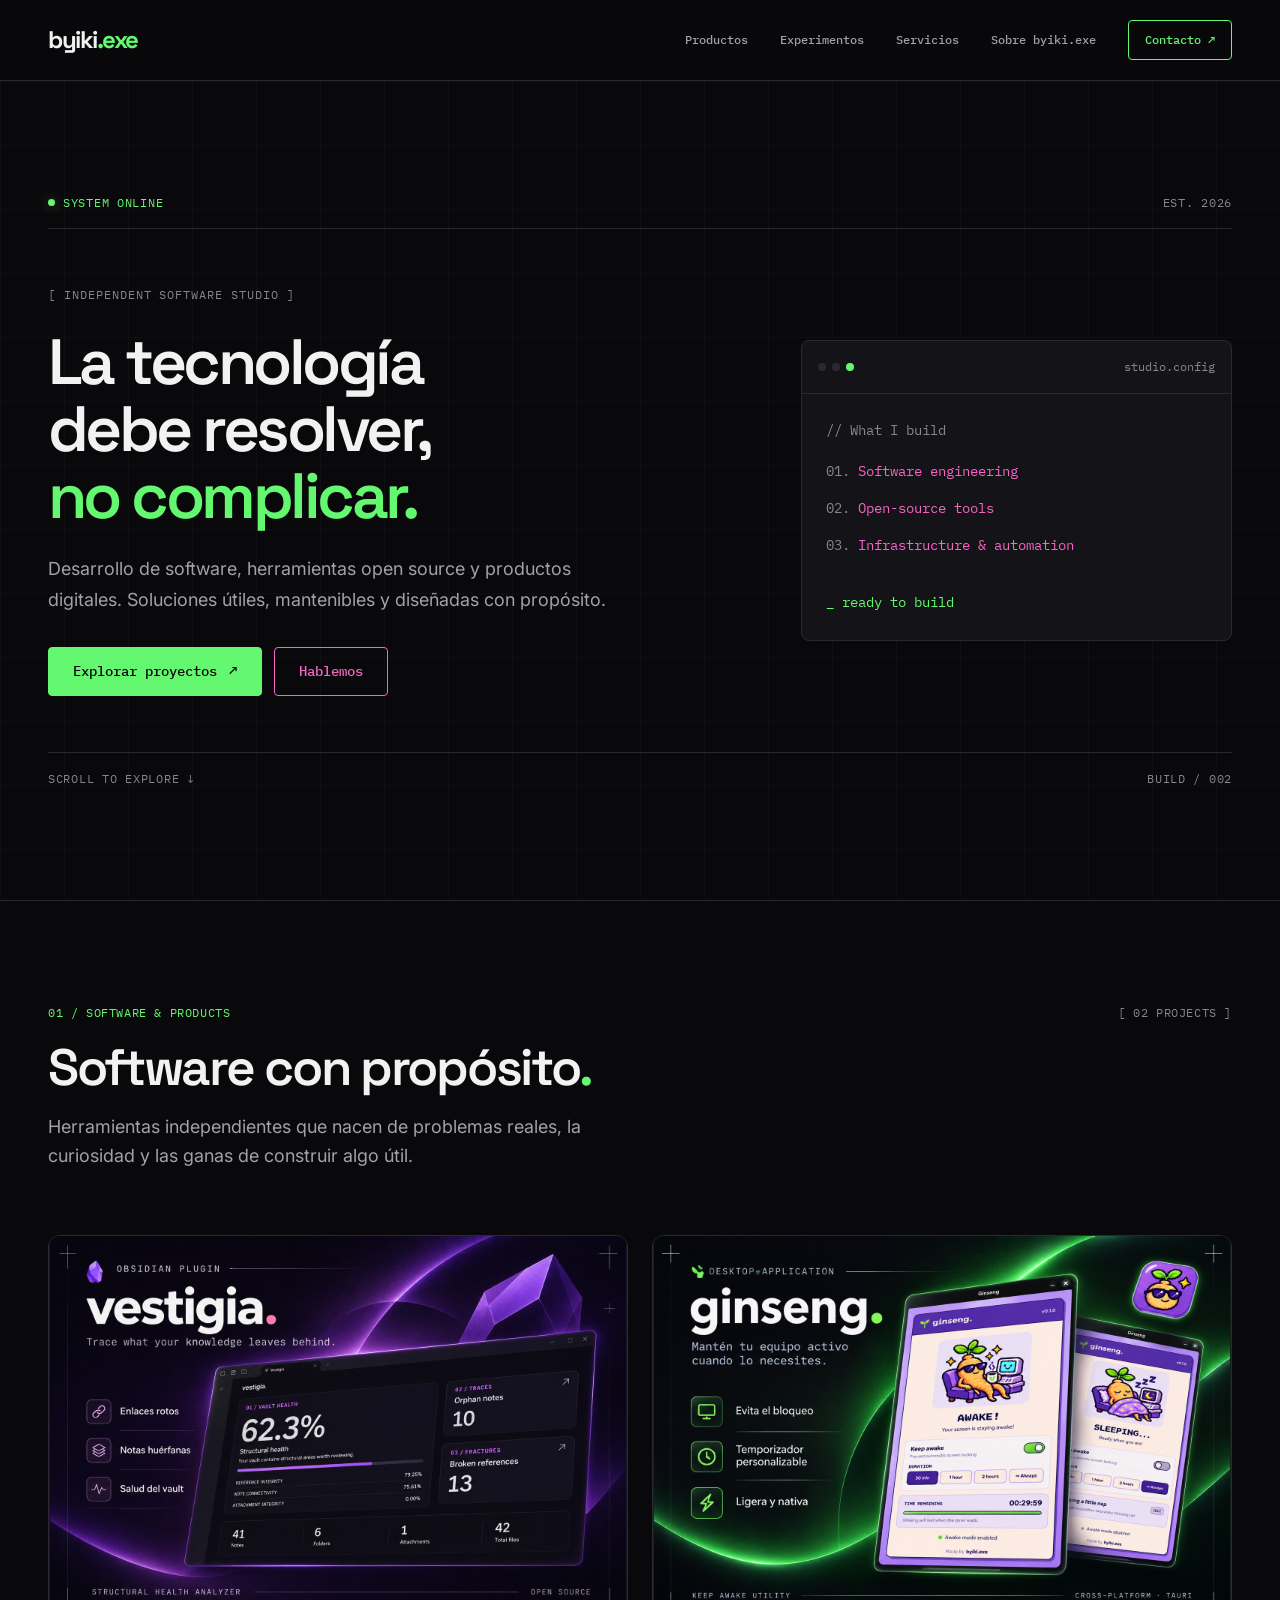
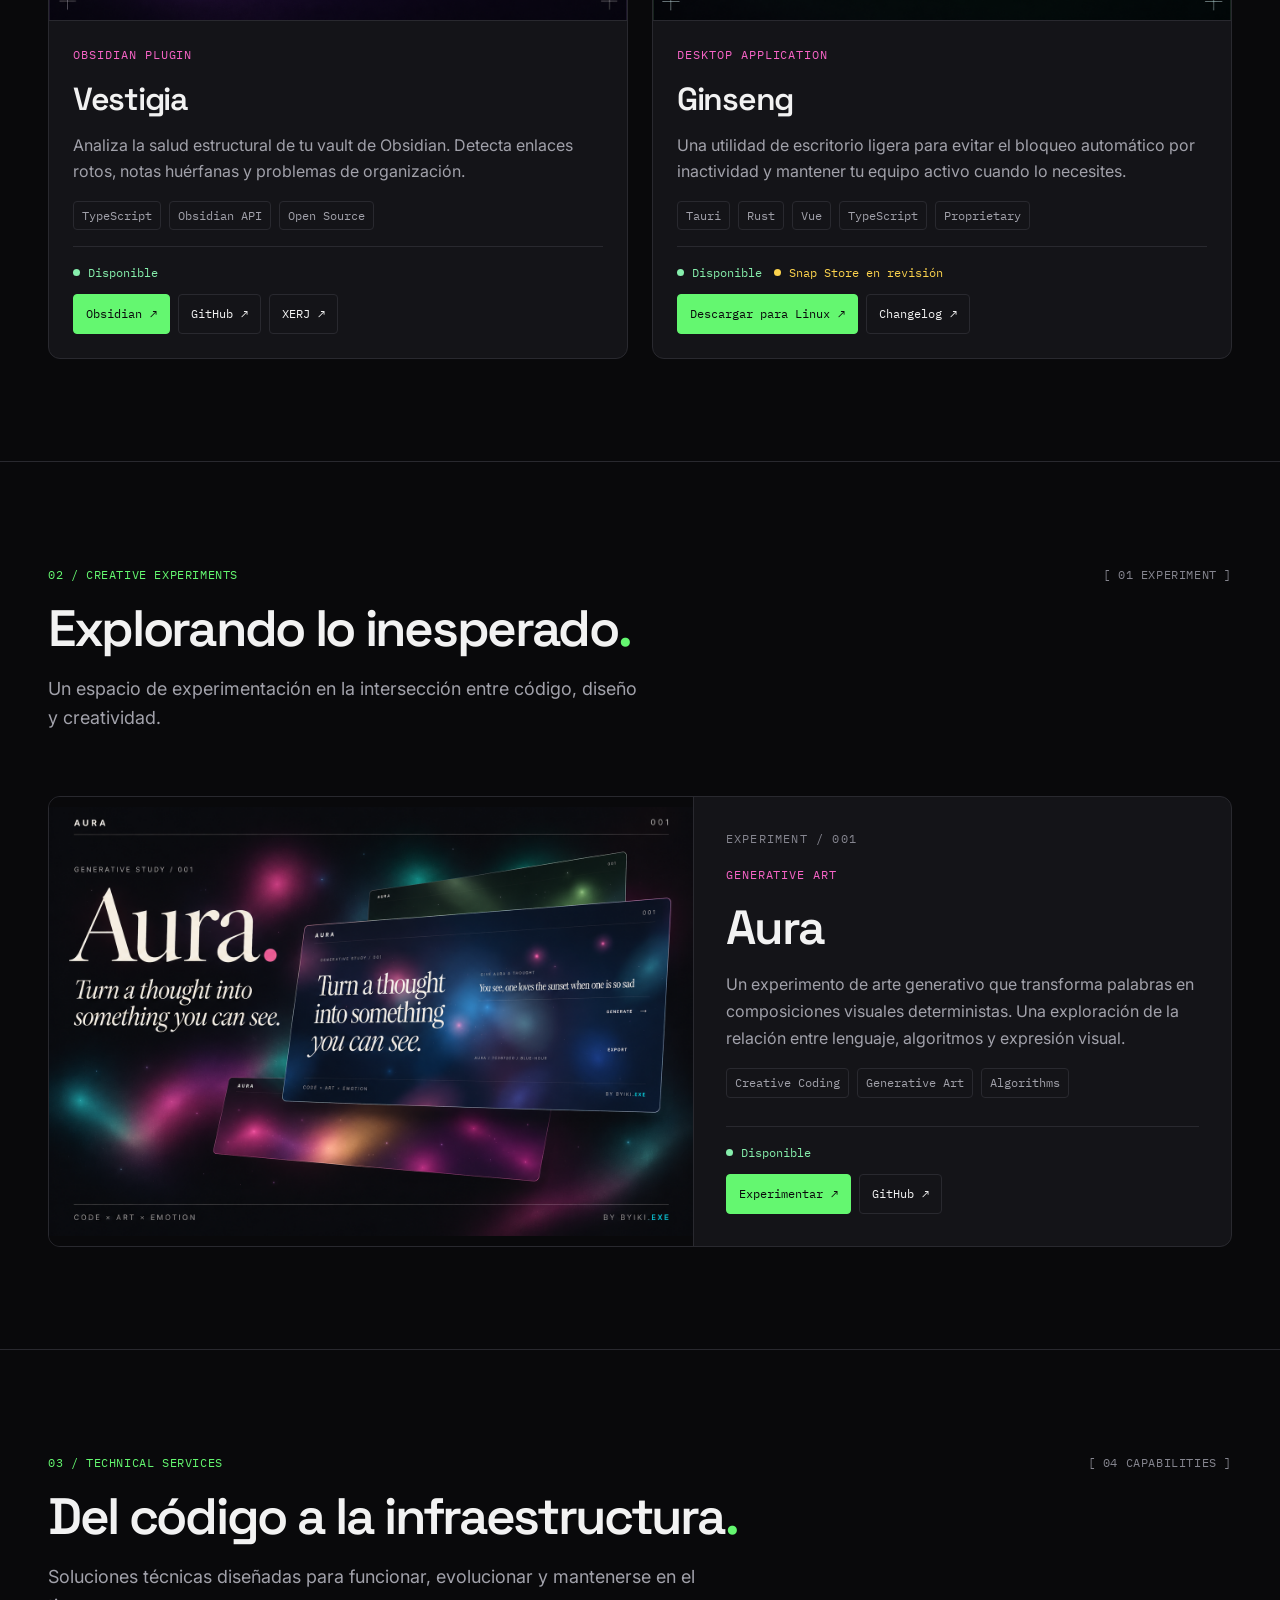
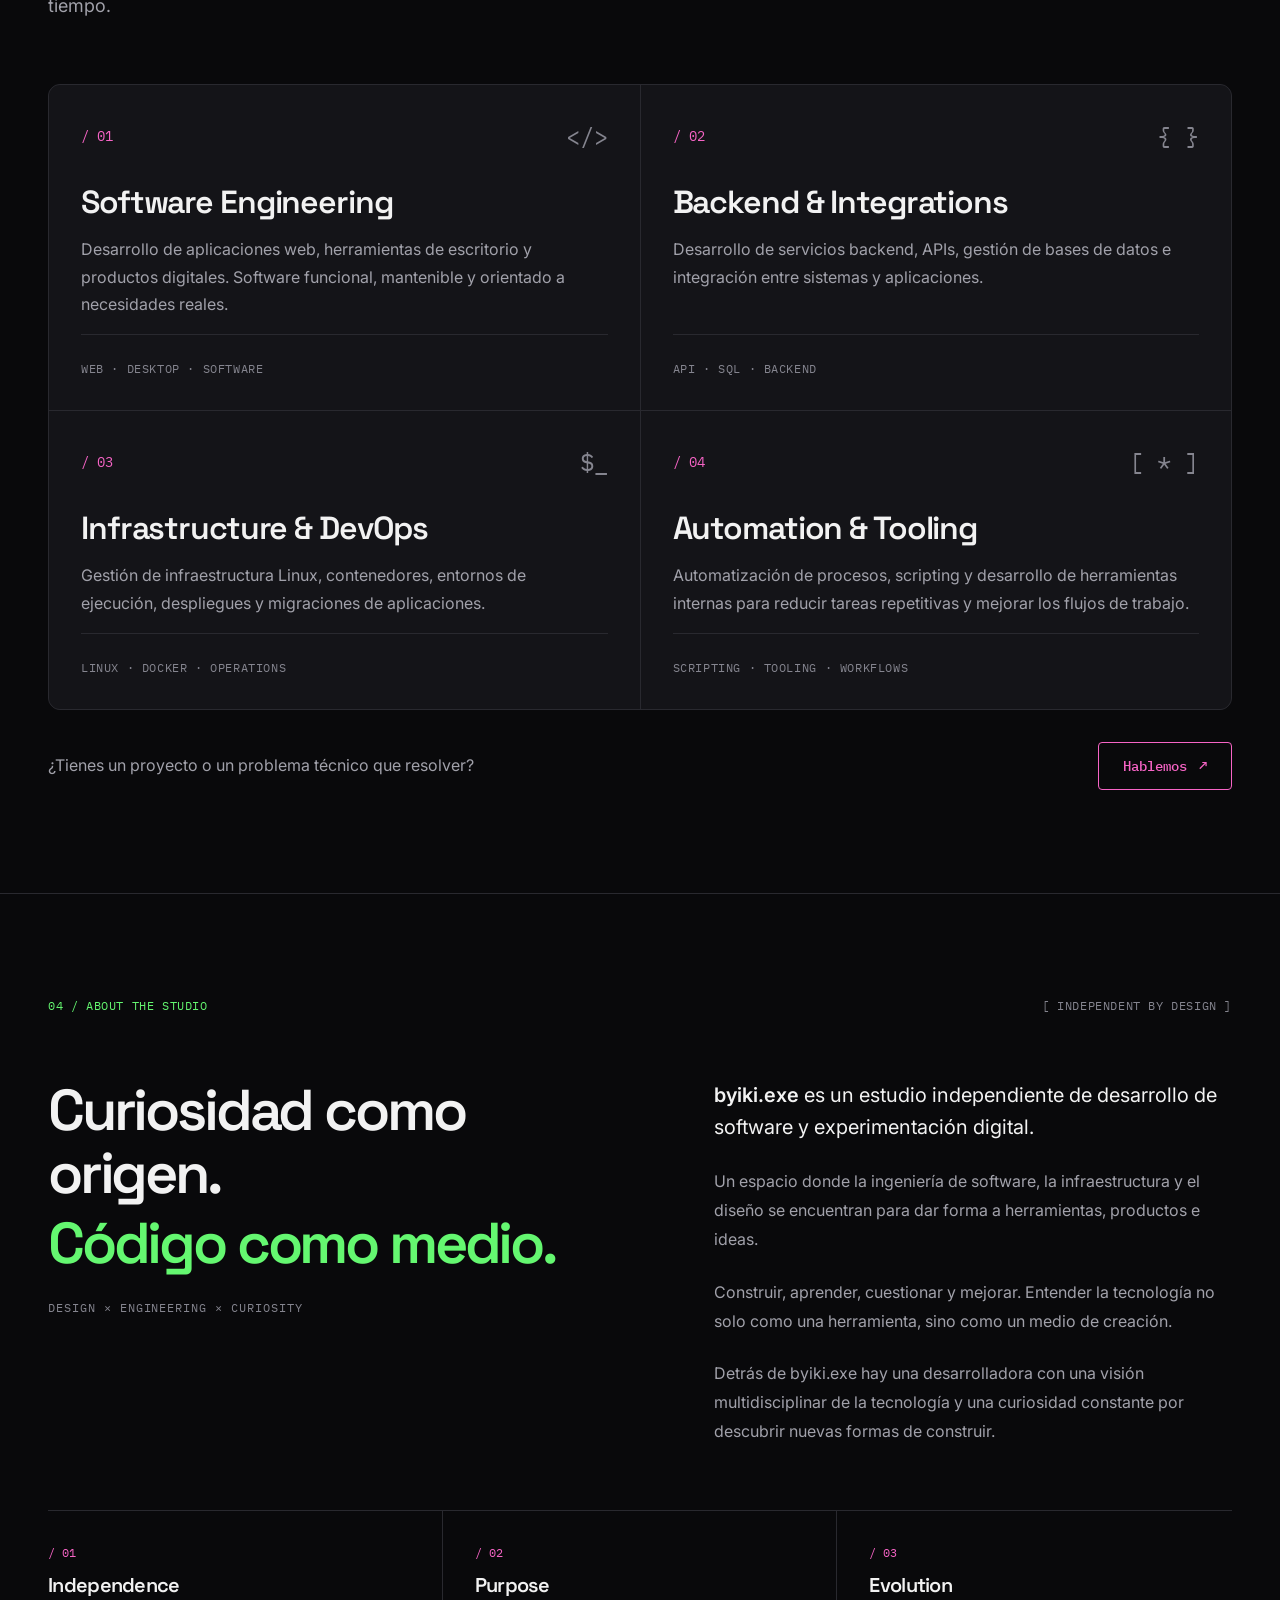
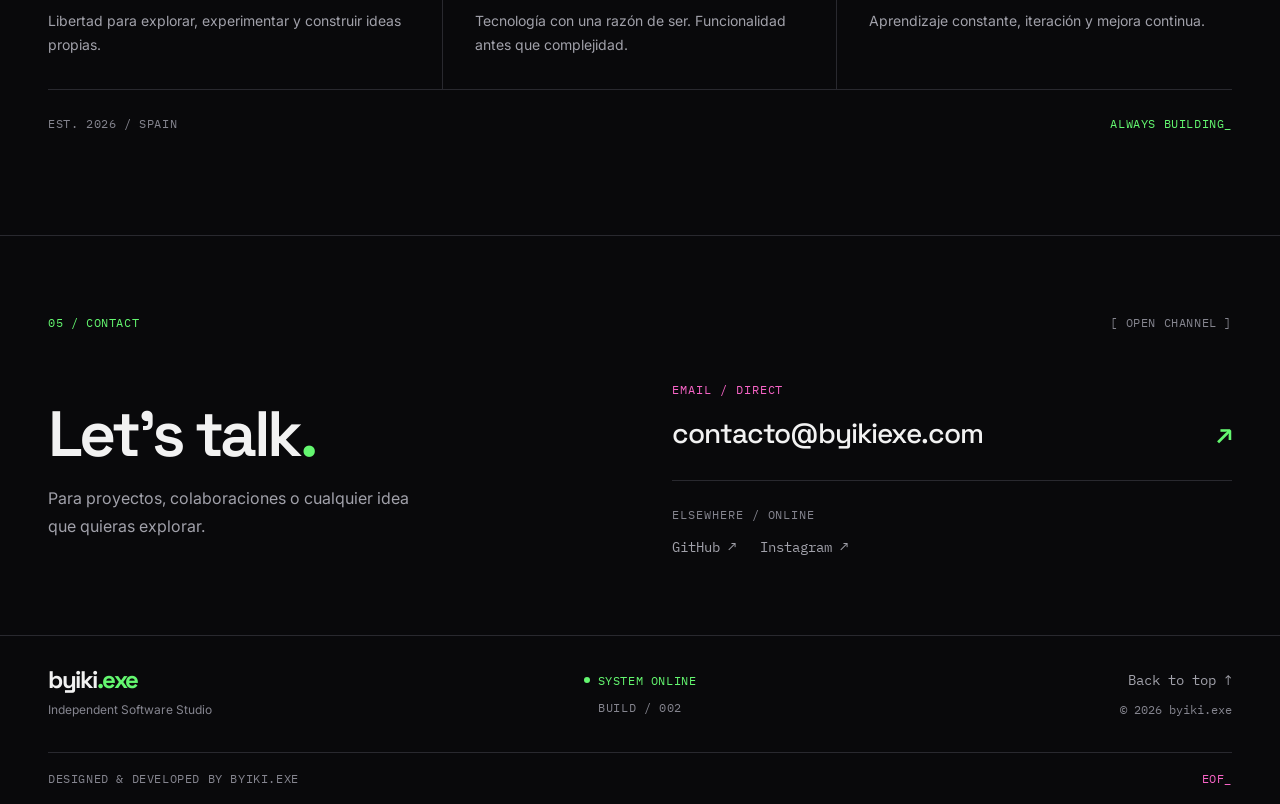
==== commit 952788fc: "refactor: remove legacy stylesheet" ====
--- a/index.html
+++ b/index.html
@@ -16,18 +16,20 @@
 
   <link rel="icon" type="image/svg+xml" href="assets/images/favicon.svg">
 
+  <!-- Design system -->
   <link rel="stylesheet" href="assets/css/tokens.css">
   <link rel="stylesheet" href="assets/css/base.css">
   <link rel="stylesheet" href="assets/css/layout.css">
   <link rel="stylesheet" href="assets/css/components.css">
-  <link rel="stylesheet" href="assets/css/style.css">
+
+  <!-- Page sections -->
+  <link rel="stylesheet" href="assets/css/hero.css">
   <link rel="stylesheet" href="assets/css/products.css">
+  <link rel="stylesheet" href="assets/css/experiments.css">
   <link rel="stylesheet" href="assets/css/services.css">
   <link rel="stylesheet" href="assets/css/about.css">
-  <link rel="stylesheet" href="assets/css/experiments.css">
   <link rel="stylesheet" href="assets/css/contact.css">
   <link rel="stylesheet" href="assets/css/footer.css">
-  <link rel="stylesheet" href="assets/css/hero.css">
 
 </head>
 
--- a/assets/css/layout.css
+++ b/assets/css/layout.css
@@ -11,4 +11,8 @@
 
 .section {
     padding-block: var(--section-spacing);
+}
+
+.page {
+    min-height: 100vh;
 }
--- a/assets/css/products.css
+++ b/assets/css/products.css
@@ -115,22 +115,6 @@
 .product-card:hover .product-preview img {
     transform: scale(1.025);
 }
-
-.product-preview-meta {
-    position: absolute;
-    top: var(--space-4);
-    left: var(--space-4);
-    right: var(--space-4);
-    z-index: var(--z-base);
-
-    display: flex;
-    justify-content: space-between;
-
-    font-family: var(--font-mono);
-    font-size: var(--text-xs);
-    color: var(--color-text-secondary);
-}
-
 
 /* Product information */
 
@@ -344,12 +328,6 @@
         font-size: var(--text-2xl);
     }
 
-    .product-preview-meta {
-        top: var(--space-3);
-        left: var(--space-3);
-        right: var(--space-3);
-    }
-
 }
 
 @media (prefers-reduced-motion: reduce) {
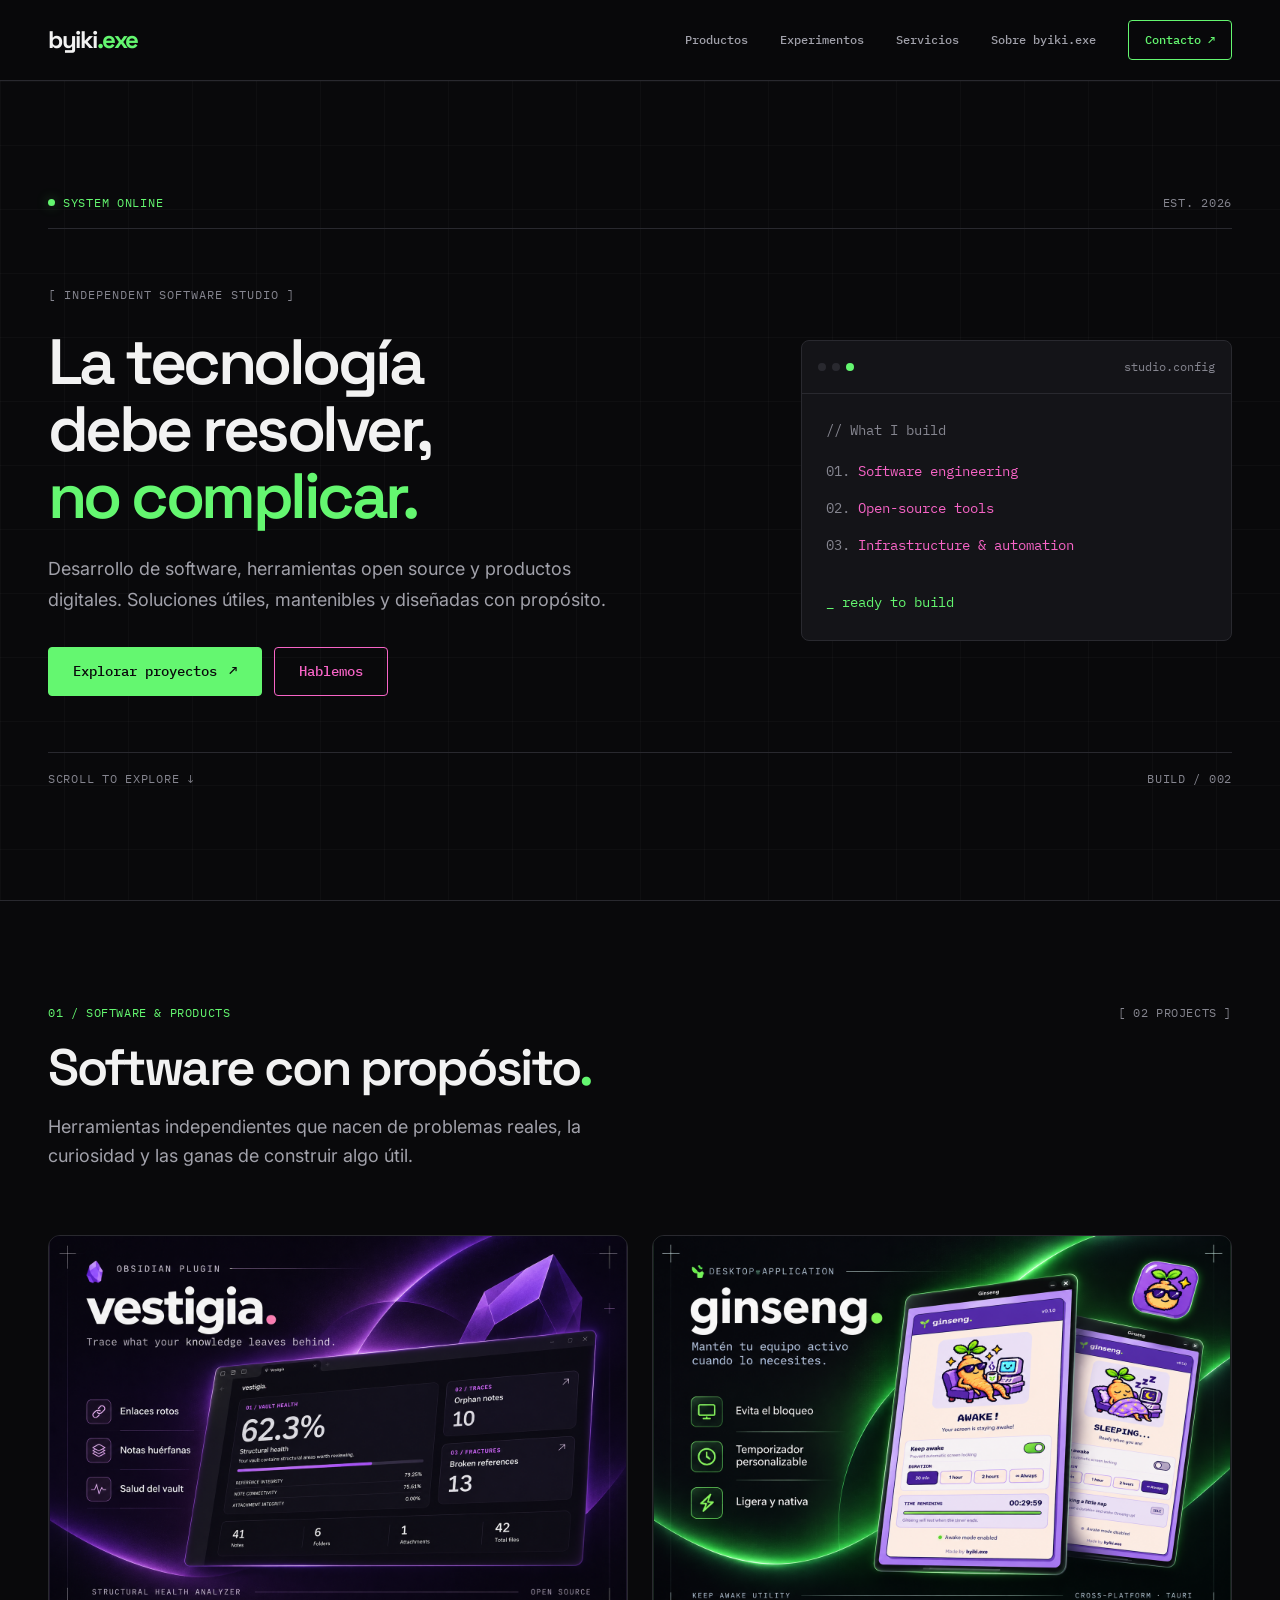
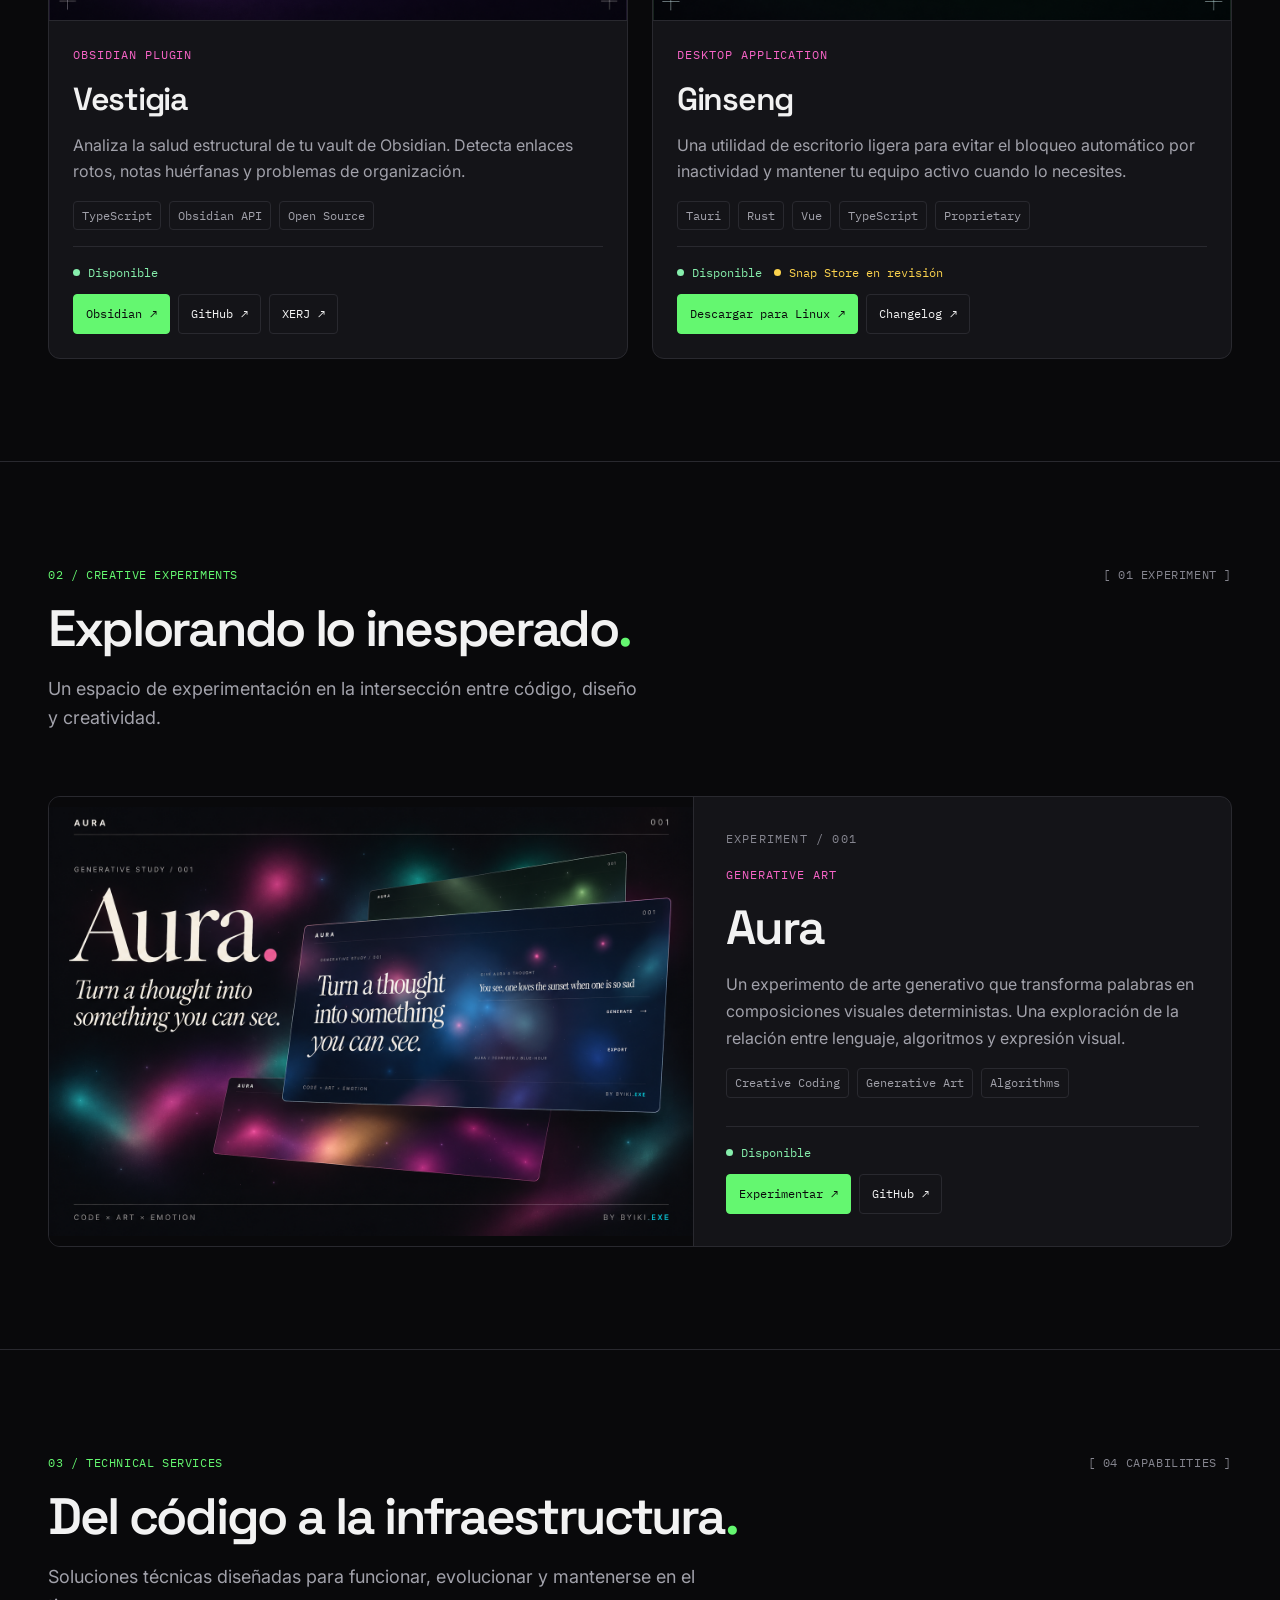
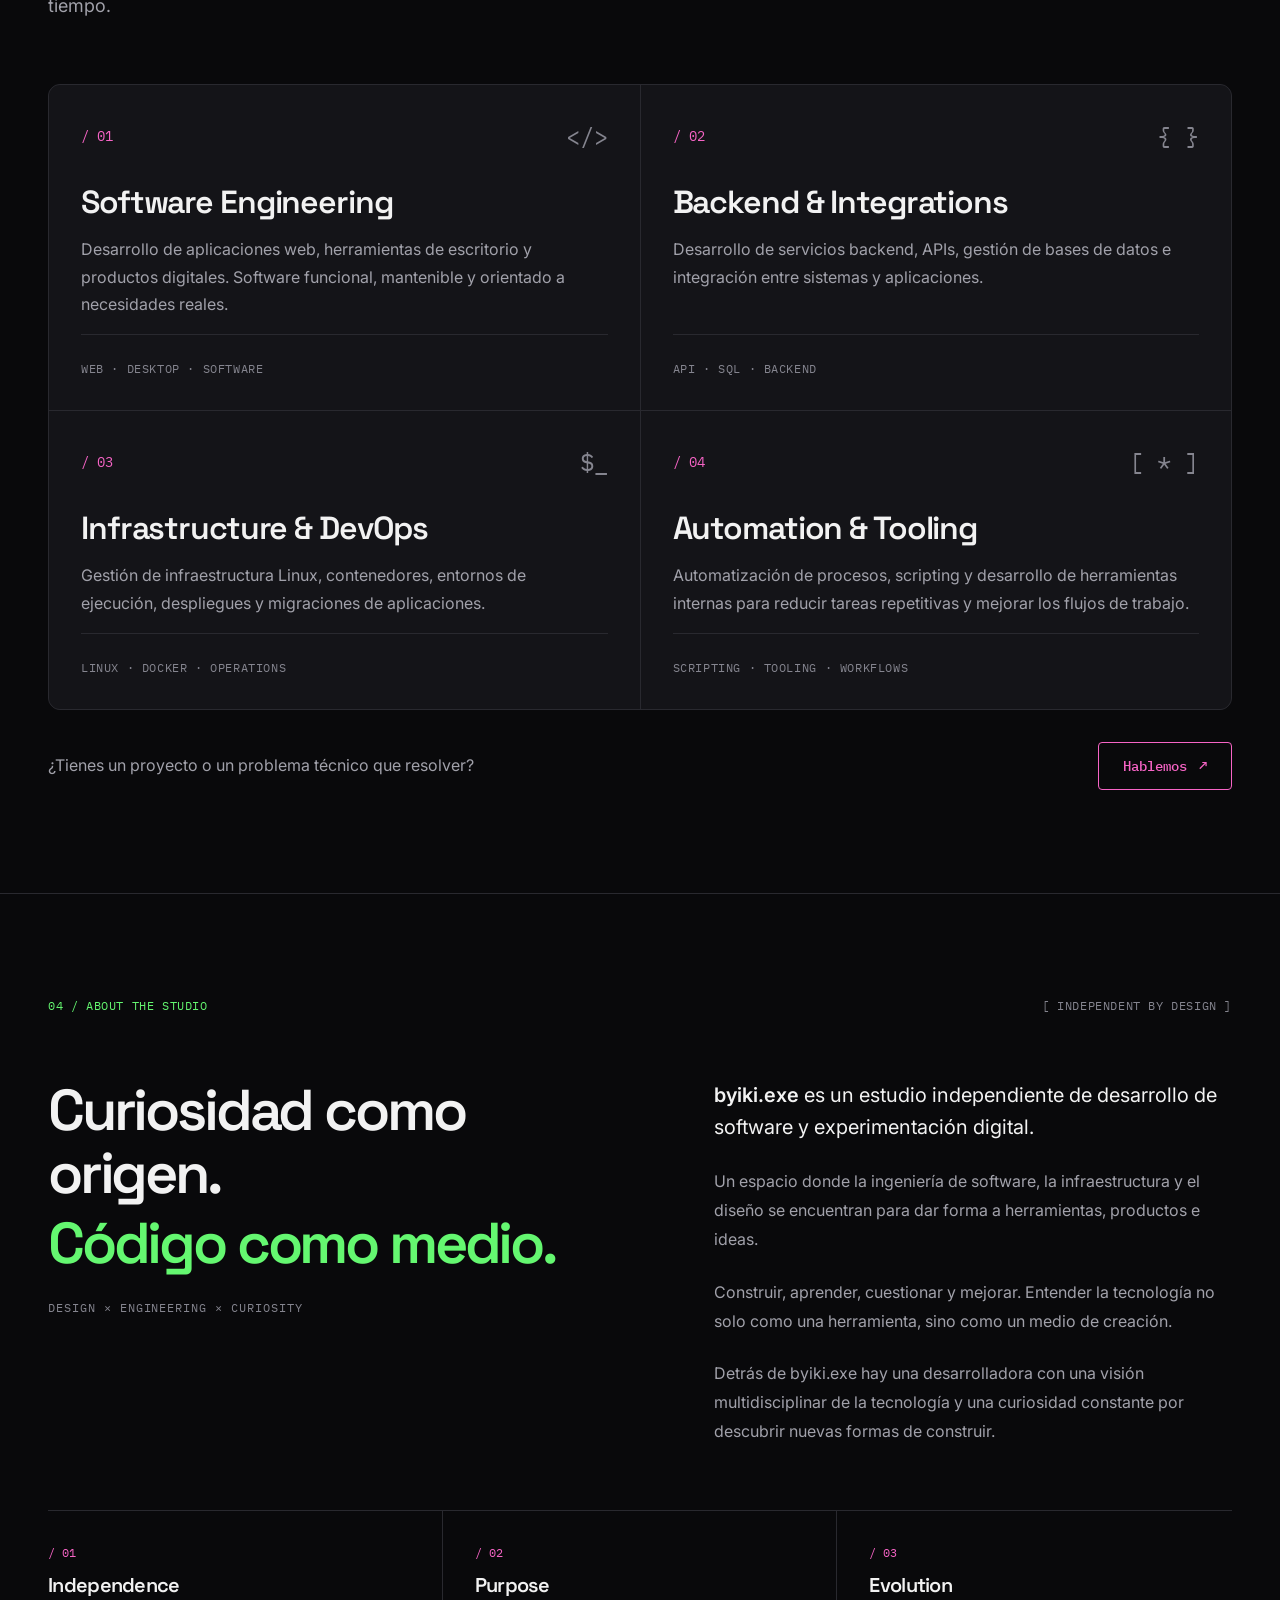
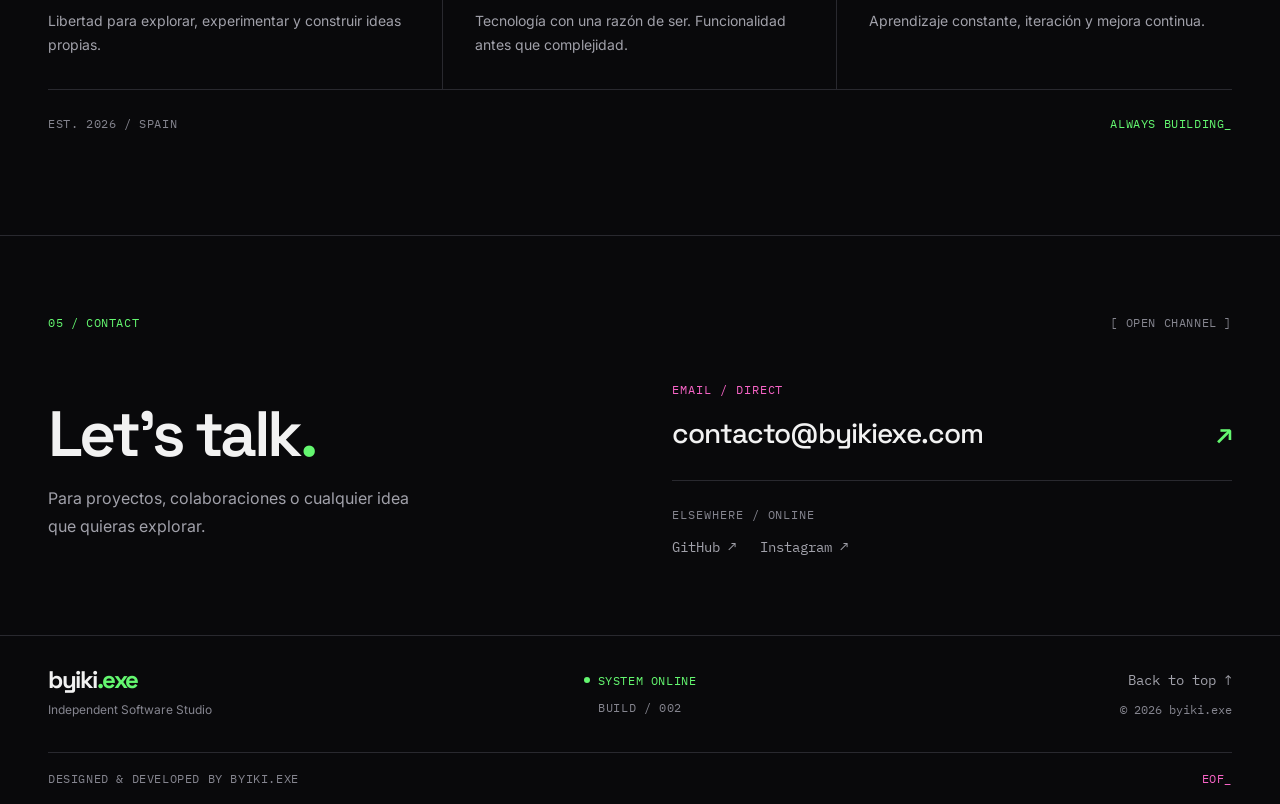
==== commit 4b839f4d: "refactor: consolidate components and optimize the landing page" ====
--- a/index.html
+++ b/index.html
@@ -2,11 +2,15 @@
 <html lang="es">
 
 <head>
-  <meta charset="UTF-8" />
-  <meta name="viewport" content="width=device-width, initial-scale=1.0" />
+  <meta charset="UTF-8">
+  <meta name="viewport" content="width=device-width, initial-scale=1.0">
   <title>byiki.exe — Soluciones web claras y mantenibles</title>
   <meta name="description"
-    content="byiki.exe desarrolla soluciones web claras, mantenibles y orientadas a resolver problemas reales sin complejidad innecesaria." />
+    content="byiki.exe desarrolla soluciones web claras, mantenibles y orientadas a resolver problemas reales sin complejidad innecesaria.">
+  <meta property="og:type" content="website">
+  <meta property="og:title" content="byiki.exe — Soluciones web claras y mantenibles">
+  <meta property="og:description"
+    content="byiki.exe desarrolla soluciones web claras, mantenibles y orientadas a resolver problemas reales sin complejidad innecesaria.">
   <link rel="preconnect" href="https://fonts.googleapis.com">
   <link rel="preconnect" href="https://fonts.gstatic.com" crossorigin>
 
@@ -35,7 +39,7 @@
 
 <body>
   <div class="page">
-
+    <a class="skip-link" href="#top">Saltar al contenido principal</a>
 
     <header class="site-header">
       <div class="container nav">
@@ -50,7 +54,7 @@
           <span></span>
         </button>
 
-        <nav id="main-navigation" class="nav-links">
+        <nav id="main-navigation" class="nav-links" aria-label="Navegación principal">
 
           <a href="#productos">Productos</a>
 
@@ -60,7 +64,7 @@
 
           <a href="#sobre">Sobre byiki.exe</a>
 
-          <a href="#contacto" class="nav-cta">
+          <a href="#contacto" class="nav-cta" aria-label="Contacto">
             Contacto ↗
           </a>
 
@@ -69,9 +73,7 @@
       </div>
     </header>
 
-
-
-    <main id="top">
+    <main id="top" tabindex="-1">
 
       <section class="hero" aria-labelledby="hero-title">
         <div class="container hero-container">
@@ -172,14 +174,13 @@
         </div>
       </section>
 
-
       <section id="productos" class="products-section" aria-labelledby="products-title">
 
         <div class="container">
 
-          <div class="products-header">
-
-            <div class="products-meta">
+          <div class="section-header">
+
+            <div class="section-meta">
               <span>01 / Software &amp; Products</span>
               <span>[ 02 Projects ]</span>
             </div>
@@ -188,7 +189,7 @@
               Software con propósito<span>.</span>
             </h2>
 
-            <p class="products-description">
+            <p class="section-header__description">
               Herramientas independientes que nacen
               de problemas reales, la curiosidad
               y las ganas de construir algo útil.
@@ -196,63 +197,61 @@
 
           </div>
 
-
           <div class="products-grid">
 
             <!-- VESTIGIA -->
-            <article class="product-card">
-
-              <div class="product-preview product-preview--vestigia">
-
-                <img src="assets/images/products/vestigia/preview.png"
+            <article class="project-card product-card">
+
+              <div class="project-card__preview product-preview product-preview--vestigia">
+
+                <img src="assets/images/products/vestigia/preview.webp"
                   alt="Interfaz del analizador de salud de Vestigia" loading="lazy" width="1200" height="800">
 
               </div>
 
-              <div class="product-content">
-
-                <span class="product-category">
+              <div class="project-card__content product-content">
+
+                <span class="project-card__category">
                   Obsidian Plugin
                 </span>
 
-                <h3 class="product-name">Vestigia</h3>
-
-                <p class="product-description">
+                <h3 class="project-card__name product-name">Vestigia</h3>
+
+                <p class="project-card__description product-description">
                   Analiza la salud estructural de tu vault de
                   Obsidian. Detecta enlaces rotos, notas huérfanas
                   y problemas de organización.
                 </p>
 
-                <ul class="product-tags" aria-label="Tecnologías">
+                <ul class="project-card__tags" aria-label="Tecnologías">
                   <li>TypeScript</li>
                   <li>Obsidian API</li>
                   <li>Open Source</li>
                 </ul>
 
-
-                <div class="product-footer">
-
-                  <span class="product-status product-status--available">
-                    <span class="product-status-dot" aria-hidden="true"></span>
+                <div class="project-card__footer">
+
+                  <span class="project-card__status project-card__status--available">
+                    <span class="project-card__status-dot" aria-hidden="true"></span>
                     Disponible
                   </span>
 
-                  <div class="product-links">
+                  <div class="project-card__links">
 
                     <a href="https://community.obsidian.md/plugins/vestigia"
-                      class="product-external-link product-external-link--primary" target="_blank"
+                      class="project-card__external-link project-card__external-link--primary" target="_blank"
                       rel="noopener noreferrer" aria-label="Vestigia en Obsidian">
                       Obsidian
                       <span aria-hidden="true">↗</span>
                     </a>
 
-                    <a href="https://github.com/byikiexe/vestigia" class="product-external-link" target="_blank"
+                    <a href="https://github.com/byikiexe/vestigia" class="project-card__external-link" target="_blank"
                       rel="noopener noreferrer" aria-label="Repositorio de Vestigia en GitHub">
                       GitHub
                       <span aria-hidden="true">↗</span>
                     </a>
 
-                    <a href="https://hub.xerj.org/contributors/byikiexe" class="product-external-link" target="_blank"
+                    <a href="https://hub.xerj.org/contributors/byikiexe" class="project-card__external-link" target="_blank"
                       rel="noopener noreferrer" aria-label="Perfil de contribuciones en XERJ">
                       XERJ
                       <span aria-hidden="true">↗</span>
@@ -262,56 +261,55 @@
 
                 </div>
 
-
               </div>
 
             </article>
 
             <!-- GINSENG -->
-            <article class="product-card">
-
-              <div class="product-preview product-preview--ginseng">
-
-                <img src="assets/images/products/ginseng/preview.png"
+            <article class="project-card product-card">
+
+              <div class="project-card__preview product-preview product-preview--ginseng">
+
+                <img src="assets/images/products/ginseng/preview.webp"
                   alt="Interfaz de la aplicación de escritorio Ginseng" loading="lazy" width="1200" height="800">
               </div>
-              <div class="product-content">
-                <span class="product-category">
+              <div class="project-card__content product-content">
+                <span class="project-card__category">
                   Desktop Application
                 </span>
-                <h3 class="product-name">Ginseng</h3>
-                <p class="product-description">
+                <h3 class="project-card__name product-name">Ginseng</h3>
+                <p class="project-card__description product-description">
                   Una utilidad de escritorio ligera para evitar
                   el bloqueo automático por inactividad y mantener
                   tu equipo activo cuando lo necesites.
                 </p>
-                <ul class="product-tags" aria-label="Tecnologías y licencia">
+                <ul class="project-card__tags" aria-label="Tecnologías y licencia">
                   <li>Tauri</li>
                   <li>Rust</li>
                   <li>Vue</li>
                   <li>TypeScript</li>
                   <li>Proprietary</li>
                 </ul>
-                <div class="product-footer">
-                  <div class="product-status-group">
-                    <span class="product-status product-status--available">
-                      <span class="product-status-dot" aria-hidden="true"></span>
+                <div class="project-card__footer">
+                  <div class="project-card__status-group">
+                    <span class="project-card__status project-card__status--available">
+                      <span class="project-card__status-dot" aria-hidden="true"></span>
                       Disponible
                     </span>
-                    <span class="product-status product-status--review">
-                      <span class="product-status-dot" aria-hidden="true"></span>
+                    <span class="project-card__status project-card__status--review">
+                      <span class="project-card__status-dot" aria-hidden="true"></span>
                       Snap Store en revisión
                     </span>
                   </div>
-                  <div class="product-links">
+                  <div class="project-card__links">
                     <a href="https://github.com/byikiexe/ginseng-releases/releases/latest"
-                      class="product-external-link product-external-link--primary" target="_blank"
+                      class="project-card__external-link project-card__external-link--primary" target="_blank"
                       rel="noopener noreferrer">
                       Descargar para Linux
                       <span aria-hidden="true">↗</span>
                     </a>
                     <a href="https://github.com/byikiexe/ginseng-releases/blob/main/CHANGELOG.md"
-                      class="product-external-link" target="_blank" rel="noopener noreferrer">
+                      class="project-card__external-link" target="_blank" rel="noopener noreferrer">
                       Changelog
                       <span aria-hidden="true">↗</span>
                     </a>
@@ -323,14 +321,13 @@
         </div>
       </section>
 
-
       <section id="experimentos" class="experiments-section" aria-labelledby="experiments-title">
 
         <div class="container">
 
-          <div class="experiments-header">
-
-            <div class="experiments-meta">
+          <div class="section-header">
+
+            <div class="section-meta">
               <span>02 / Creative Experiments</span>
               <span>[ 01 Experiment ]</span>
             </div>
@@ -339,7 +336,7 @@
               Explorando lo inesperado<span>.</span>
             </h2>
 
-            <p class="experiments-description">
+            <p class="section-header__description">
               Un espacio de experimentación en la
               intersección entre código, diseño
               y creatividad.
@@ -349,43 +346,43 @@
 
           <div class="experiments-grid">
             <!-- AURA -->
-            <article class="experiment-card">
-              <div class="experiment-preview">
-                <img src="assets/images/experiments/aura/preview.png"
+            <article class="project-card experiment-card">
+              <div class="project-card__preview experiment-preview">
+                <img src="assets/images/experiments/aura/preview.webp"
                   alt="Composición visual generativa creada con Aura" loading="lazy" width="1200" height="800">
               </div>
-              <div class="experiment-content">
+              <div class="project-card__content experiment-content">
                 <span class="experiment-index">
                   Experiment / 001
                 </span>
-                <span class="product-category">
+                <span class="project-card__category">
                   Generative Art
                 </span>
-                <h3 class="experiment-name">Aura</h3>
-                <p class="experiment-description">
+                <h3 class="project-card__name experiment-name">Aura</h3>
+                <p class="project-card__description experiment-description">
                   Un experimento de arte generativo
                   que transforma palabras en composiciones
                   visuales deterministas. Una exploración
                   de la relación entre lenguaje,
                   algoritmos y expresión visual.
                 </p>
-                <ul class="product-tags" aria-label="Áreas de experimentación">
+                <ul class="project-card__tags" aria-label="Áreas de experimentación">
                   <li>Creative Coding</li>
                   <li>Generative Art</li>
                   <li>Algorithms</li>
                 </ul>
 
-                <div class="product-footer">
-                  <span class="product-status product-status--available">
-                    <span class="product-status-dot" aria-hidden="true"></span>
+                <div class="project-card__footer">
+                  <span class="project-card__status project-card__status--available">
+                    <span class="project-card__status-dot" aria-hidden="true"></span>
                     Disponible
                   </span>
-                  <div class="product-links">
-                    <a href="https://aura.byikiexe.com/" class="product-external-link product-external-link--primary"
+                  <div class="project-card__links">
+                    <a href="https://aura.byikiexe.com/" class="project-card__external-link project-card__external-link--primary"
                       target="_blank" rel="noopener noreferrer"> Experimentar
                       <span aria-hidden="true">↗</span>
                     </a>
-                    <a href="https://github.com/byikiexe/aura-experiment" class="product-external-link" target="_blank"
+                    <a href="https://github.com/byikiexe/aura-experiment" class="project-card__external-link" target="_blank"
                       rel="noopener noreferrer">
                       GitHub
                       <span aria-hidden="true">↗</span>
@@ -398,15 +395,13 @@
         </div>
       </section>
 
-
-
       <section id="servicios" class="services-section" aria-labelledby="services-title">
 
         <div class="container">
 
-          <div class="services-header">
-
-            <div class="services-meta">
+          <div class="section-header section-header--wide">
+
+            <div class="section-meta">
               <span>03 / Technical Services</span>
               <span>[ 04 Capabilities ]</span>
             </div>
@@ -415,7 +410,7 @@
               Del código a la infraestructura<span>.</span>
             </h2>
 
-            <p class="services-description">
+            <p class="section-header__description">
               Soluciones técnicas diseñadas para funcionar,
               evolucionar y mantenerse en el tiempo.
             </p>
@@ -433,7 +428,7 @@
                 <span class="capability-symbol" aria-hidden="true">&lt;/&gt;</span>
               </div>
 
-              <h3>Software Engineering</h3>
+              <h3 lang="en">Software Engineering</h3>
 
               <p>
                 Desarrollo de aplicaciones web, herramientas
@@ -457,7 +452,7 @@
                 <span class="capability-symbol" aria-hidden="true">{ }</span>
               </div>
 
-              <h3>Backend &amp; Integrations</h3>
+              <h3 lang="en">Backend &amp; Integrations</h3>
 
               <p>
                 Desarrollo de servicios backend, APIs,
@@ -480,7 +475,7 @@
                 <span class="capability-symbol" aria-hidden="true">$_</span>
               </div>
 
-              <h3>Infrastructure &amp; DevOps</h3>
+              <h3 lang="en">Infrastructure &amp; DevOps</h3>
 
               <p>
                 Gestión de infraestructura Linux,
@@ -503,7 +498,7 @@
                 <span class="capability-symbol" aria-hidden="true">[ * ]</span>
               </div>
 
-              <h3>Automation &amp; Tooling</h3>
+              <h3 lang="en">Automation &amp; Tooling</h3>
 
               <p>
                 Automatización de procesos, scripting
@@ -538,12 +533,11 @@
 
       </section>
 
-
       <section id="sobre" class="about-section" aria-labelledby="about-title">
 
         <div class="container">
 
-          <div class="about-meta">
+          <div class="section-meta about-meta">
             <span>04 / About the Studio</span>
             <span>[ Independent by Design ]</span>
           </div>
@@ -599,7 +593,7 @@
 
             <article class="about-principle">
               <span class="principle-index">/ 01</span>
-              <h3>Independence</h3>
+              <h3 lang="en">Independence</h3>
               <p>
                 Libertad para explorar, experimentar
                 y construir ideas propias.
@@ -608,7 +602,7 @@
 
             <article class="about-principle">
               <span class="principle-index">/ 02</span>
-              <h3>Purpose</h3>
+              <h3 lang="en">Purpose</h3>
               <p>
                 Tecnología con una razón de ser.
                 Funcionalidad antes que complejidad.
@@ -617,7 +611,7 @@
 
             <article class="about-principle">
               <span class="principle-index">/ 03</span>
-              <h3>Evolution</h3>
+              <h3 lang="en">Evolution</h3>
               <p>
                 Aprendizaje constante, iteración
                 y mejora continua.
@@ -635,162 +629,155 @@
 
       </section>
 
-
-
-      
-<section id="contacto"
-         class="contact-section"
-         aria-labelledby="contact-title">
-
-    <div class="container">
-
-        <div class="contact-meta">
+      <section id="contacto" class="contact-section" aria-labelledby="contact-title">
+
+        <div class="container">
+
+          <div class="section-meta contact-meta">
             <span>05 / Contact</span>
             <span>[ Open Channel ]</span>
+          </div>
+
+          <div class="contact-grid">
+
+            <div class="contact-heading">
+
+              <h2 id="contact-title" lang="en">
+                Let's talk<span>.</span>
+              </h2>
+
+              <p>
+                Para proyectos, colaboraciones o cualquier
+                idea que quieras explorar.
+              </p>
+
+            </div>
+
+            <div class="contact-details">
+
+              <div class="contact-direct">
+
+                <span class="contact-label">
+                  Email / Direct
+                </span>
+
+                <a href="mailto:contacto@byikiexe.com"
+                   class="contact-email">
+
+                  <span>contacto@byikiexe.com</span>
+                  <span aria-hidden="true">↗</span>
+
+                </a>
+
+              </div>
+
+              <div class="contact-socials">
+
+                <span class="contact-label">
+                  Elsewhere / Online
+                </span>
+
+                <div class="contact-social-links">
+
+                  <a href="https://github.com/byikiexe"
+                     target="_blank"
+                     rel="noopener noreferrer">
+                    GitHub ↗
+                  </a>
+
+                  <a href="https://www.instagram.com/vnuoli/"
+                     target="_blank"
+                     rel="noopener noreferrer">
+                    Instagram ↗
+                  </a>
+
+                </div>
+
+              </div>
+
+            </div>
+
+          </div>
+
         </div>
 
-        <div class="contact-grid">
-
-            <div class="contact-heading">
-
-                <h2 id="contact-title">
-                    Let's talk<span>.</span>
-                </h2>
-
-                <p>
-                    Para proyectos, colaboraciones o cualquier
-                    idea que quieras explorar.
-                </p>
-
-            </div>
-
-            <div class="contact-details">
-
-                <div class="contact-direct">
-
-                    <span class="contact-label">
-                        Email / Direct
-                    </span>
-
-                    <a href="mailto:contacto@byikiexe.com"
-                       class="contact-email">
-
-                        <span>contacto@byikiexe.com</span>
-                        <span aria-hidden="true">↗</span>
-
-                    </a>
-
-                </div>
-
-                <div class="contact-socials">
-
-                    <span class="contact-label">
-                        Elsewhere / Online
-                    </span>
-
-                    <div class="contact-social-links">
-
-                        <a href="https://github.com/byikiexe"
-                           target="_blank"
-                           rel="noopener noreferrer">
-                            GitHub ↗
-                        </a>
-
-                        <a href="https://www.instagram.com/vnuoli/"
-                           target="_blank"
-                           rel="noopener noreferrer">
-                            Instagram ↗
-                        </a>
-
-                    </div>
-
-                </div>
-
-            </div>
+      </section>
+
+    </main>
+
+    <footer class="site-footer">
+
+      <div class="container">
+
+        <div class="footer-main">
+
+          <!-- Studio identity -->
+
+          <div class="footer-identity">
+
+            <a href="#top"
+               class="brand"
+               aria-label="byiki.exe — Inicio">
+              byiki<span class="brand-highlight">.exe</span>
+            </a>
+
+            <p>Independent Software Studio</p>
+
+          </div>
+
+          <!-- System information -->
+
+          <div class="footer-system">
+
+            <span class="footer-status">
+              <span class="footer-status-dot"
+                  aria-hidden="true"></span>
+              System online
+            </span>
+
+            <span class="footer-build">
+              Build / 002
+            </span>
+
+          </div>
+
+          <!-- Navigation and copyright -->
+
+          <div class="footer-navigation">
+
+                <a href="#top" class="footer-top" lang="en">
+              Back to top
+              <span aria-hidden="true">↑</span>
+            </a>
+
+            <span class="footer-copyright">
+              © 2026 byiki.exe
+            </span>
+
+          </div>
 
         </div>
 
-    </div>
-
-</section>
-
-
-    </main>
-
-    
-<footer class="site-footer">
-
-    <div class="container">
-
-        <div class="footer-main">
-
-            <!-- Studio identity -->
-
-            <div class="footer-identity">
-
-                <a href="#top"
-                   class="brand"
-                   aria-label="byiki.exe — Inicio">
-                    byiki<span class="brand-highlight">.exe</span>
-                </a>
-
-                <p>Independent Software Studio</p>
-
-            </div>
-
-            <!-- System information -->
-
-            <div class="footer-system">
-
-                <span class="footer-status">
-                    <span class="footer-status-dot"
-                          aria-hidden="true"></span>
-                    System online
-                </span>
-
-                <span class="footer-build">
-                    Build / 002
-                </span>
-
-            </div>
-
-            <!-- Navigation and copyright -->
-
-            <div class="footer-navigation">
-
-                <a href="#top" class="footer-top">
-                    Back to top
-                    <span aria-hidden="true">↑</span>
-                </a>
-
-                <span class="footer-copyright">
-                    © 2026 byiki.exe
-                </span>
-
-            </div>
+        <!-- End of file -->
+
+        <div class="footer-bottom">
+
+          <span>
+            Designed &amp; developed by byiki.exe
+          </span>
+
+          <span class="footer-eof" aria-hidden="true">
+            EOF_
+          </span>
 
         </div>
 
-        <!-- End of file -->
-
-        <div class="footer-bottom">
-
-            <span>
-                Designed &amp; developed by byiki.exe
-            </span>
-
-            <span class="footer-eof" aria-hidden="true">
-                EOF_
-            </span>
-
-        </div>
-
-    </div>
-
-</footer>
+      </div>
+
+    </footer>
 
   </div>
   <script defer src="assets/js/navigation.js"></script>
 </body>
 
-</html>+</html>
--- a/assets/css/tokens.css
+++ b/assets/css/tokens.css
@@ -24,11 +24,24 @@
     --color-accent-secondary-hover: hsl(320, 90%, 60%);
     --color-on-accent: #09090B;
 
-    /* Colors — Brand gradient */
-    --gradient-brand: linear-gradient(
-        90deg,
-        var(--color-accent),
-        var(--color-accent-secondary)
+    /* Effects */
+    --glow-accent: color-mix(
+        in srgb,
+        var(--color-accent) 35%,
+        transparent
+    );
+
+    --color-grid-line: color-mix(
+        in srgb,
+        var(--color-text) 2.5%,
+        transparent
+    );
+    
+    /* Colors — Translucent surfaces */
+    --color-bg-translucent: color-mix(
+        in srgb,
+        var(--color-bg) 85%,
+        transparent
     );
 
     /* Colors — Semantic */
--- a/assets/css/layout.css
+++ b/assets/css/layout.css
@@ -9,10 +9,6 @@
     padding-inline: var(--container-padding);
 }
 
-.section {
-    padding-block: var(--section-spacing);
-}
-
 .page {
     min-height: 100vh;
-}+}
--- a/assets/css/components.css
+++ b/assets/css/components.css
@@ -4,12 +4,27 @@
 
 
 /* Header */
+
+.skip-link {
+    position: fixed;
+    top: var(--space-4);
+    left: var(--container-padding);
+    z-index: calc(var(--z-header) + 1);
+    padding: var(--space-2) var(--space-4);
+    border-radius: var(--radius-sm);
+    background: var(--color-accent);
+    color: var(--color-on-accent);
+}
+
+.skip-link:not(:focus) {
+    clip-path: inset(50%);
+}
 
 .site-header {
     position: sticky;
     top: 0;
     z-index: var(--z-header);
-    background: rgba(9, 9, 11, 0.85);
+    background: var(--color-bg-translucent);
     backdrop-filter: blur(16px);
     -webkit-backdrop-filter: blur(16px);
     border-bottom: 1px solid var(--color-border);
@@ -81,11 +96,6 @@
     background-color: var(--color-accent);
     color: var(--color-on-accent);
 }
-
-.nav-cta span {
-    font-size: var(--text-base);
-}
-
 
 /* Navigation — Toggle */
 
@@ -176,6 +186,187 @@
     }
 }
 
+/* Project cards */
+
+.project-card {
+    overflow: hidden;
+    background: var(--color-surface);
+    border: 1px solid var(--color-border);
+    border-radius: var(--radius-lg);
+}
+
+.project-card__preview {
+    overflow: hidden;
+    display: flex;
+    align-items: center;
+    justify-content: center;
+}
+
+.project-card__preview img {
+    display: block;
+    width: 100%;
+    object-fit: contain;
+}
+
+.project-card__content {
+    display: flex;
+    flex-direction: column;
+    gap: var(--space-4);
+}
+
+.project-card__name {
+    font-family: var(--font-heading);
+    font-weight: var(--font-semibold);
+    letter-spacing: -0.04em;
+}
+
+.project-card__description {
+    font-size: var(--text-base);
+    color: var(--color-text-secondary);
+}
+
+.project-card:hover,
+.project-card:focus-within {
+    border-color: var(--color-accent-secondary);
+}
+
+.project-card__category {
+    font-family: var(--font-mono);
+    font-size: var(--text-xs);
+    text-transform: uppercase;
+    letter-spacing: 0.08em;
+    color: var(--color-accent-secondary);
+}
+
+/* Project tags */
+
+.project-card__tags {
+    display: flex;
+    flex-wrap: wrap;
+    gap: var(--space-2);
+
+    margin: 0;
+    padding: 0;
+    list-style: none;
+}
+
+.project-card__tags li {
+    padding: var(--space-1) var(--space-2);
+
+    border: 1px solid var(--color-border);
+    border-radius: var(--radius-sm);
+
+    font-family: var(--font-mono);
+    font-size: var(--text-xs);
+    color: var(--color-text-secondary);
+}
+
+
+/* Project footer */
+
+.project-card__footer {
+    display: flex;
+    align-items: center;
+    justify-content: space-between;
+    flex-wrap: wrap;
+    gap: var(--space-3);
+
+    margin-top: auto;
+    padding-top: var(--space-4);
+
+    border-top: 1px solid var(--color-border);
+}
+
+
+/* Project status */
+
+.project-card__status {
+    display: inline-flex;
+    align-items: center;
+    gap: var(--space-2);
+
+    font-family: var(--font-mono);
+    font-size: var(--text-xs);
+}
+
+.project-card__status-dot {
+    width: 7px;
+    height: 7px;
+    flex-shrink: 0;
+
+    background: currentColor;
+    border-radius: var(--radius-full);
+}
+
+.project-card__status--available {
+    color: var(--color-success);
+}
+
+.project-card__status--review {
+    color: var(--color-warning);
+}
+
+/* Project external links */
+
+.project-card__links {
+    display: flex;
+    flex-wrap: wrap;
+    gap: var(--space-2);
+    width: 100%;
+}
+
+.project-card__external-link {
+    display: inline-flex;
+    align-items: center;
+    justify-content: center;
+    gap: var(--space-2);
+
+    min-height: 40px;
+    padding: var(--space-2) var(--space-3);
+
+    background: transparent;
+    border: 1px solid var(--color-border);
+    border-radius: var(--radius-sm);
+
+    font-family: var(--font-mono);
+    font-size: var(--text-xs);
+    color: var(--color-text);
+
+    transition:
+        background-color var(--transition-fast),
+        border-color var(--transition-fast),
+        color var(--transition-fast);
+}
+
+.project-card__external-link:hover {
+    border-color: var(--color-accent-secondary);
+    color: var(--color-accent-secondary);
+}
+
+/* Primary external link */
+
+.project-card__external-link--primary {
+    background: var(--color-accent);
+    border-color: var(--color-accent);
+    color: var(--color-on-accent);
+}
+
+.project-card__external-link--primary:hover {
+    background: var(--color-accent-hover);
+    border-color: var(--color-accent-hover);
+    color: var(--color-on-accent);
+}
+
+/* Project status group */
+
+.project-card__status-group {
+    display: flex;
+    align-items: center;
+    flex-wrap: wrap;
+    gap: var(--space-3);
+    width: 100%;
+}
+
 
 /* Buttons */
 
@@ -226,8 +417,71 @@
     }
 }
 
-/* Product cards */
-
-/* Status indicators */
-
-/* Forms */+/* ==================================================
+   SECTION METADATA
+   ================================================== */
+
+.section-meta {
+    display: flex;
+    justify-content: space-between;
+    align-items: center;
+    gap: var(--space-4);
+
+    font-family: var(--font-mono);
+    font-size: var(--text-xs);
+    text-transform: uppercase;
+    letter-spacing: 0.05em;
+    color: var(--color-text-muted);
+}
+
+.section-meta > span:first-child {
+    color: var(--color-accent);
+}
+
+@media (max-width: 480px) {
+    .section-meta {
+        font-size: 0.65rem;
+    }
+}
+
+/* ==================================================
+   SECTION HEADER
+   ================================================== */
+
+.section-header {
+    display: flex;
+    flex-direction: column;
+    gap: var(--space-4);
+    margin-bottom: var(--space-8);
+}
+
+.section-header h2 {
+    font-family: var(--font-heading);
+    font-size: clamp(2rem, 4vw, 3.5rem);
+    font-weight: var(--font-semibold);
+    letter-spacing: -0.045em;
+}
+
+.section-header h2 span {
+    color: var(--color-accent);
+}
+
+.section-header__description {
+    max-width: 600px;
+    font-size: var(--text-lg);
+    color: var(--color-text-secondary);
+}
+
+.section-header--wide .section-header__description {
+    max-width: 700px;
+}
+
+@media (max-width: 768px) {
+    .section-header {
+        margin-bottom: var(--space-6);
+    }
+
+    .section-header__description {
+        font-size: var(--text-base);
+    }
+}
--- a/assets/css/hero.css
+++ b/assets/css/hero.css
@@ -14,12 +14,12 @@
 
     background-image:
         linear-gradient(
-            rgba(255, 255, 255, 0.025) 1px,
+            var(--color-grid-line) 1px,
             transparent 1px
         ),
         linear-gradient(
             90deg,
-            rgba(255, 255, 255, 0.025) 1px,
+            var(--color-grid-line) 1px,
             transparent 1px
         );
 
@@ -65,7 +65,7 @@
     flex-shrink: 0;
     border-radius: var(--radius-full);
     background-color: var(--color-accent);
-    box-shadow: 0 0 12px rgba(208, 255, 163, 0.35);
+    box-shadow: 0 0 12px var(--glow-accent);
 }
 
 /* Main composition */
--- a/assets/css/products.css
+++ b/assets/css/products.css
@@ -5,48 +5,6 @@
 .products-section {
     padding-block: var(--section-spacing);
     border-bottom: 1px solid var(--color-border);
-}
-
-/* Section header */
-
-.products-header {
-    display: flex;
-    flex-direction: column;
-    gap: var(--space-4);
-    margin-bottom: var(--space-8);
-}
-
-.products-meta {
-    display: flex;
-    justify-content: space-between;
-    align-items: center;
-    gap: var(--space-4);
-    font-family: var(--font-mono);
-    font-size: var(--text-xs);
-    text-transform: uppercase;
-    letter-spacing: 0.05em;
-    color: var(--color-text-muted);
-}
-
-.products-meta span:first-child {
-    color: var(--color-accent);
-}
-
-.products-header h2 {
-    font-family: var(--font-heading);
-    font-size: clamp(2rem, 4vw, 3.5rem);
-    font-weight: var(--font-semibold);
-    letter-spacing: -0.045em;
-}
-
-.products-header h2 span {
-    color: var(--color-accent);
-}
-
-.products-description {
-    max-width: 600px;
-    font-size: var(--text-lg);
-    color: var(--color-text-secondary);
 }
 
 /* Products grid */
@@ -64,20 +22,10 @@
     display: flex;
     flex-direction: column;
     min-width: 0;
-    overflow: hidden;
-
-    background: var(--color-surface);
-    border: 1px solid var(--color-border);
-    border-radius: var(--radius-lg);
 
     transition:
         border-color var(--transition-base),
         background-color var(--transition-base);
-}
-
-.product-card:hover,
-.product-card:focus-within {
-    border-color: var(--color-accent-secondary);
 }
 
 
@@ -86,14 +34,11 @@
 .product-preview {
     position: relative;
     aspect-ratio: 3 / 2;
-    overflow: hidden;
-
-    display: flex;
-    align-items: center;
-    justify-content: center;
 
     border-bottom: 1px solid var(--color-border);
 }
+
+/* Product-specific brand surfaces */
 
 .product-preview--vestigia {
     background: #1C1629;
@@ -104,10 +49,7 @@
 }
 
 .product-preview img {
-    display: block;
-    width: 100%;
     height: 100%;
-    object-fit: contain;
 
     transition: transform var(--transition-slow);
 }
@@ -119,188 +61,20 @@
 /* Product information */
 
 .product-content {
-    display: flex;
-    flex-direction: column;
     flex: 1;
-    gap: var(--space-4);
 
     padding: var(--space-5);
 }
 
-.product-category {
-    font-family: var(--font-mono);
-    font-size: var(--text-xs);
-    text-transform: uppercase;
-    letter-spacing: 0.08em;
-    color: var(--color-accent-secondary);
-}
-
 .product-name {
-    font-family: var(--font-heading);
     font-size: var(--text-3xl);
-    font-weight: var(--font-semibold);
-    letter-spacing: -0.04em;
     color: var(--color-text);
 }
 
 .product-description {
-    font-size: var(--text-base);
     line-height: 1.6;
-    color: var(--color-text-secondary);
 }
 
-
-/* Product tags */
-
-.product-tags {
-    display: flex;
-    flex-wrap: wrap;
-    gap: var(--space-2);
-
-    margin: 0;
-    padding: 0;
-    list-style: none;
-}
-
-.product-tags li {
-    padding: var(--space-1) var(--space-2);
-
-    border: 1px solid var(--color-border);
-    border-radius: var(--radius-sm);
-
-    font-family: var(--font-mono);
-    font-size: var(--text-xs);
-    color: var(--color-text-secondary);
-}
-
-
-/* Product footer */
-
-.product-footer {
-    display: flex;
-    align-items: center;
-    justify-content: space-between;
-    flex-wrap: wrap;
-    gap: var(--space-3);
-
-    margin-top: auto;
-    padding-top: var(--space-4);
-
-    border-top: 1px solid var(--color-border);
-}
-
-
-/* Product status */
-
-.product-status {
-    display: inline-flex;
-    align-items: center;
-    gap: var(--space-2);
-
-    font-family: var(--font-mono);
-    font-size: var(--text-xs);
-}
-
-.product-status-dot {
-    width: 7px;
-    height: 7px;
-    flex-shrink: 0;
-
-    background: currentColor;
-    border-radius: var(--radius-full);
-}
-
-.product-status--available {
-    color: var(--color-success);
-}
-
-.product-status--review {
-    color: var(--color-warning);
-}
-
-/* Product link */
-
-.product-link {
-    display: inline-flex;
-    align-items: center;
-    gap: var(--space-2);
-
-    font-family: var(--font-mono);
-    font-size: var(--text-sm);
-    color: var(--color-accent);
-
-    transition: color var(--transition-fast);
-}
-
-a.product-link:hover {
-    color: var(--color-accent-secondary);
-}
-
-.product-link--pending {
-    color: var(--color-text-muted);
-}
-
-
-/* Product external links */
-
-.product-links {
-    display: flex;
-    flex-wrap: wrap;
-    gap: var(--space-2);
-    width: 100%;
-}
-
-.product-external-link {
-    display: inline-flex;
-    align-items: center;
-    justify-content: center;
-    gap: var(--space-2);
-
-    min-height: 40px;
-    padding: var(--space-2) var(--space-3);
-
-    background: transparent;
-    border: 1px solid var(--color-border);
-    border-radius: var(--radius-sm);
-
-    font-family: var(--font-mono);
-    font-size: var(--text-xs);
-    color: var(--color-text);
-
-    transition:
-        background-color var(--transition-fast),
-        border-color var(--transition-fast),
-        color var(--transition-fast);
-}
-
-.product-external-link:hover {
-    border-color: var(--color-accent-secondary);
-    color: var(--color-accent-secondary);
-}
-
-/* Primary external link */
-
-.product-external-link--primary {
-    background: var(--color-accent);
-    border-color: var(--color-accent);
-    color: var(--color-on-accent);
-}
-
-.product-external-link--primary:hover {
-    background: var(--color-accent-hover);
-    border-color: var(--color-accent-hover);
-    color: var(--color-on-accent);
-}
-
-/* Product status group */
-
-.product-status-group {
-    display: flex;
-    align-items: center;
-    flex-wrap: wrap;
-    gap: var(--space-3);
-    width: 100%;
-}
 
 /* Responsive */
 
@@ -309,13 +83,6 @@
         grid-template-columns: 1fr;
     }
 
-    .products-header {
-        margin-bottom: var(--space-6);
-    }
-
-    .products-description {
-        font-size: var(--text-base);
-    }
 }
 
 @media (max-width: 480px) {
@@ -336,4 +103,4 @@
         transform: none;
     }
 
-}+}
--- a/assets/css/experiments.css
+++ b/assets/css/experiments.css
@@ -5,50 +5,6 @@
 .experiments-section {
     padding-block: var(--section-spacing);
     border-bottom: 1px solid var(--color-border);
-}
-
-
-/* Section header */
-
-.experiments-header {
-    display: flex;
-    flex-direction: column;
-    gap: var(--space-4);
-    margin-bottom: var(--space-8);
-}
-
-.experiments-meta {
-    display: flex;
-    justify-content: space-between;
-    align-items: center;
-    gap: var(--space-4);
-
-    font-family: var(--font-mono);
-    font-size: var(--text-xs);
-    text-transform: uppercase;
-    letter-spacing: 0.05em;
-    color: var(--color-text-muted);
-}
-
-.experiments-meta span:first-child {
-    color: var(--color-accent);
-}
-
-.experiments-header h2 {
-    font-family: var(--font-heading);
-    font-size: clamp(2rem, 4vw, 3.5rem);
-    font-weight: var(--font-semibold);
-    letter-spacing: -0.045em;
-}
-
-.experiments-header h2 span {
-    color: var(--color-accent);
-}
-
-.experiments-description {
-    max-width: 600px;
-    font-size: var(--text-lg);
-    color: var(--color-text-secondary);
 }
 
 
@@ -67,50 +23,28 @@
     display: grid;
     grid-template-columns: minmax(0, 1.2fr) minmax(0, 1fr);
 
-    overflow: hidden;
-
-    background: var(--color-surface);
-    border: 1px solid var(--color-border);
-    border-radius: var(--radius-lg);
-
     transition: border-color var(--transition-base);
-}
-
-.experiment-card:hover,
-.experiment-card:focus-within {
-    border-color: var(--color-accent-secondary);
 }
 
 
 /* Experiment preview */
 
 .experiment-preview {
-    display: flex;
-    align-items: center;
-    justify-content: center;
-
     min-width: 0;
-    overflow: hidden;
 
     background: var(--color-bg);
     border-right: 1px solid var(--color-border);
 }
 
 .experiment-preview img {
-    display: block;
-    width: 100%;
     height: auto;
-    object-fit: contain;
     aspect-ratio: 3 / 2;
 }
 
 /* Experiment content */
 
 .experiment-content {
-    display: flex;
-    flex-direction: column;
     justify-content: center;
-    gap: var(--space-4);
 
     min-width: 0;
     padding: var(--space-6);
@@ -125,19 +59,14 @@
 }
 
 .experiment-name {
-    font-family: var(--font-heading);
     font-size: clamp(2rem, 4vw, 3rem);
-    font-weight: var(--font-semibold);
-    letter-spacing: -0.04em;
 }
 
 .experiment-description {
-    font-size: var(--text-base);
     line-height: 1.7;
-    color: var(--color-text-secondary);
 }
 
-.experiment-content .product-footer {
+.experiment-content .project-card__footer {
     margin-top: var(--space-3);
 }
 
@@ -153,14 +82,6 @@
 }
 
 @media (max-width: 768px) {
-
-    .experiments-header {
-        margin-bottom: var(--space-6);
-    }
-
-    .experiments-description {
-        font-size: var(--text-base);
-    }
 
     .experiment-card {
         grid-template-columns: minmax(0, 1fr);
@@ -181,11 +102,3 @@
     }
 
 }
-
-@media (prefers-reduced-motion: reduce) {
-
-    .experiment-card:hover .experiment-preview img {
-        transform: none;
-    }
-
-}
--- a/assets/css/services.css
+++ b/assets/css/services.css
@@ -5,50 +5,6 @@
 .services-section {
     padding-block: var(--section-spacing);
     border-bottom: 1px solid var(--color-border);
-}
-
-
-/* Section header */
-
-.services-header {
-    display: flex;
-    flex-direction: column;
-    gap: var(--space-4);
-    margin-bottom: var(--space-8);
-}
-
-.services-meta {
-    display: flex;
-    justify-content: space-between;
-    align-items: center;
-    gap: var(--space-4);
-
-    font-family: var(--font-mono);
-    font-size: var(--text-xs);
-    text-transform: uppercase;
-    letter-spacing: 0.05em;
-    color: var(--color-text-muted);
-}
-
-.services-meta span:first-child {
-    color: var(--color-accent);
-}
-
-.services-header h2 {
-    font-family: var(--font-heading);
-    font-size: clamp(2rem, 4vw, 3.5rem);
-    font-weight: var(--font-semibold);
-    letter-spacing: -0.045em;
-}
-
-.services-header h2 span {
-    color: var(--color-accent);
-}
-
-.services-description {
-    max-width: 700px;
-    font-size: var(--text-lg);
-    color: var(--color-text-secondary);
 }
 
 
@@ -174,14 +130,6 @@
 
 @media (max-width: 768px) {
 
-    .services-header {
-        margin-bottom: var(--space-6);
-    }
-
-    .services-description {
-        font-size: var(--text-base);
-    }
-
     .capabilities-grid {
         grid-template-columns: minmax(0, 1fr);
     }
@@ -203,8 +151,4 @@
         padding: var(--space-4);
     }
 
-    .services-meta {
-        font-size: 0.65rem;
-    }
-
-}+}
--- a/assets/css/about.css
+++ b/assets/css/about.css
@@ -11,24 +11,8 @@
 /* Section metadata */
 
 .about-meta {
-    display: flex;
-    justify-content: space-between;
-    align-items: center;
-    gap: var(--space-4);
-
     margin-bottom: var(--space-8);
-
-    font-family: var(--font-mono);
-    font-size: var(--text-xs);
-    text-transform: uppercase;
-    letter-spacing: 0.05em;
-    color: var(--color-text-muted);
-}
-
-.about-meta span:first-child {
-    color: var(--color-accent);
-}
-
+}
 
 /* Editorial layout */
 
--- a/assets/css/contact.css
+++ b/assets/css/contact.css
@@ -8,28 +8,11 @@
     border-bottom: 1px solid var(--color-border);
 }
 
-
 /* Section metadata */
 
 .contact-meta {
-    display: flex;
-    justify-content: space-between;
-    align-items: center;
-    gap: var(--space-4);
-
     margin-bottom: var(--space-7);
-
-    font-family: var(--font-mono);
-    font-size: var(--text-xs);
-    text-transform: uppercase;
-    letter-spacing: 0.05em;
-    color: var(--color-text-muted);
 }
-
-.contact-meta span:first-child {
-    color: var(--color-accent);
-}
-
 
 /* Contact layout */
 
@@ -39,7 +22,6 @@
     align-items: center;
     gap: var(--space-8);
 }
-
 
 /* Heading */
 
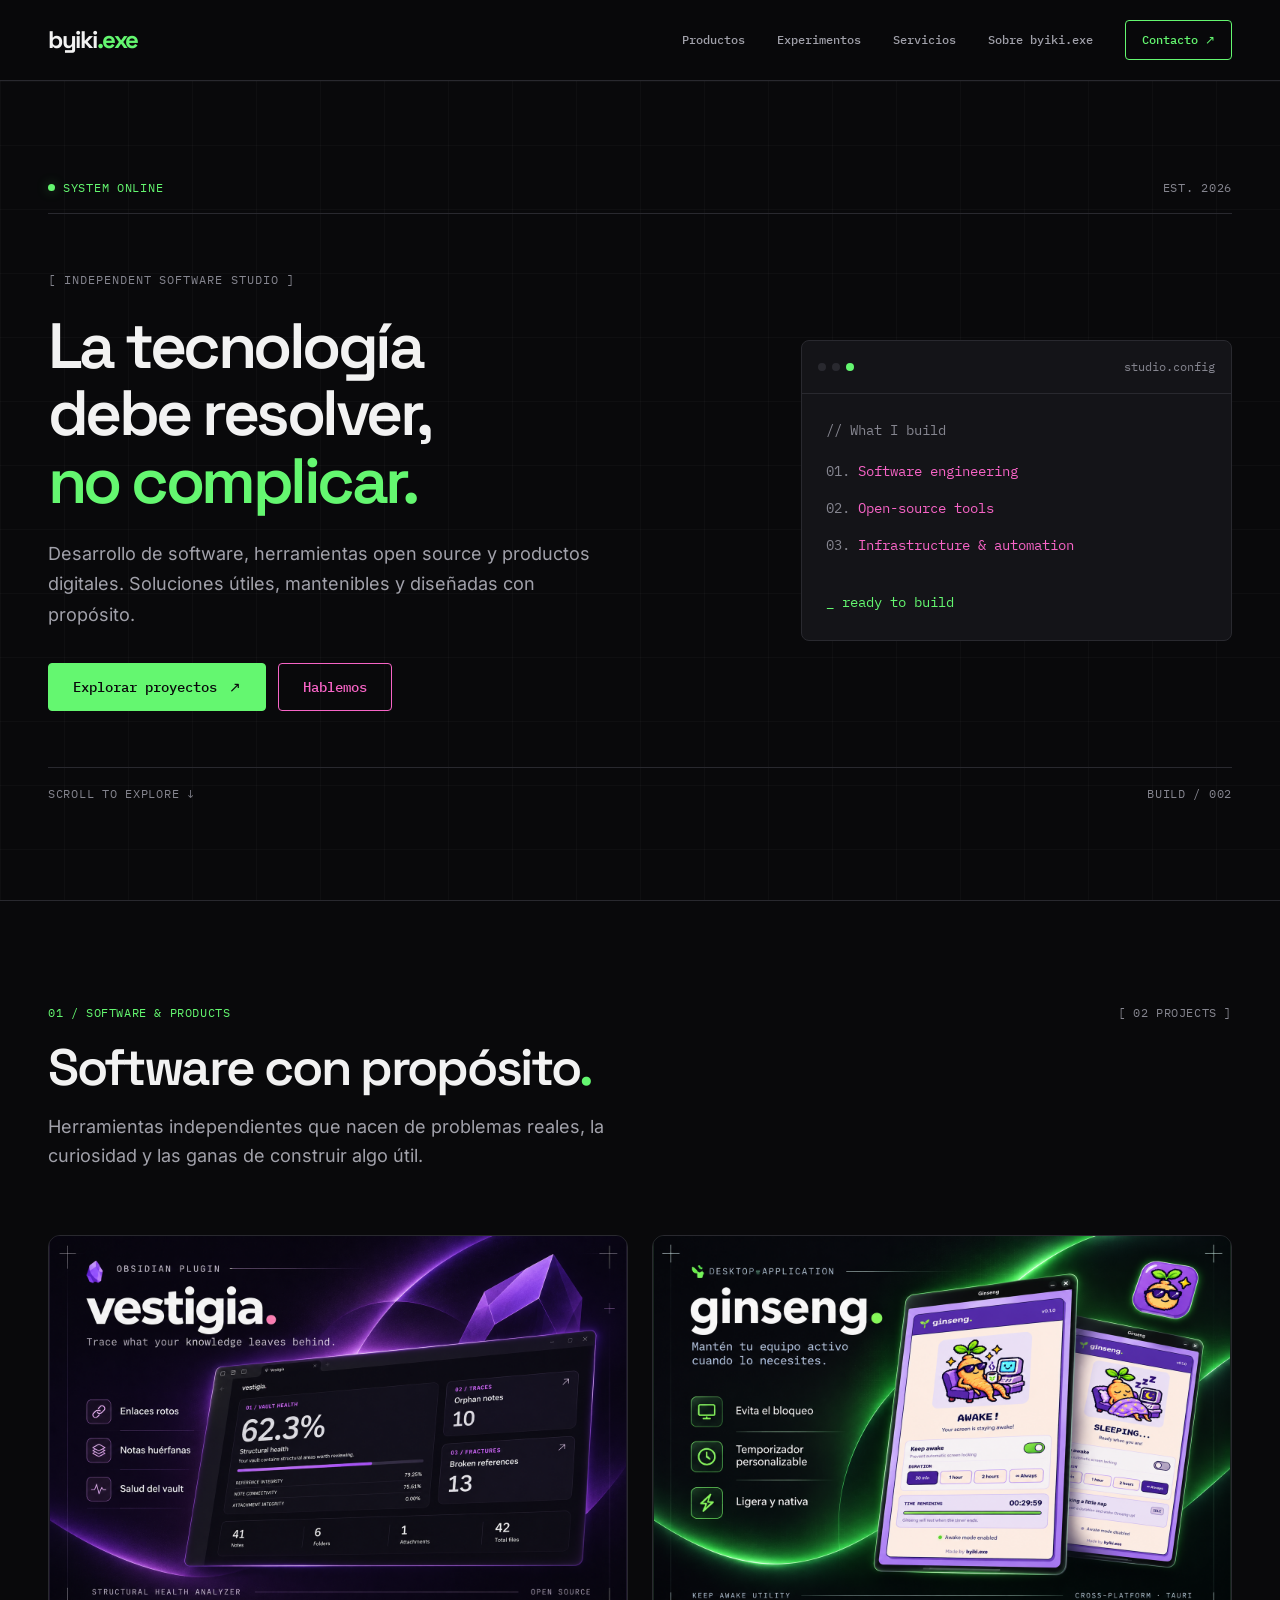
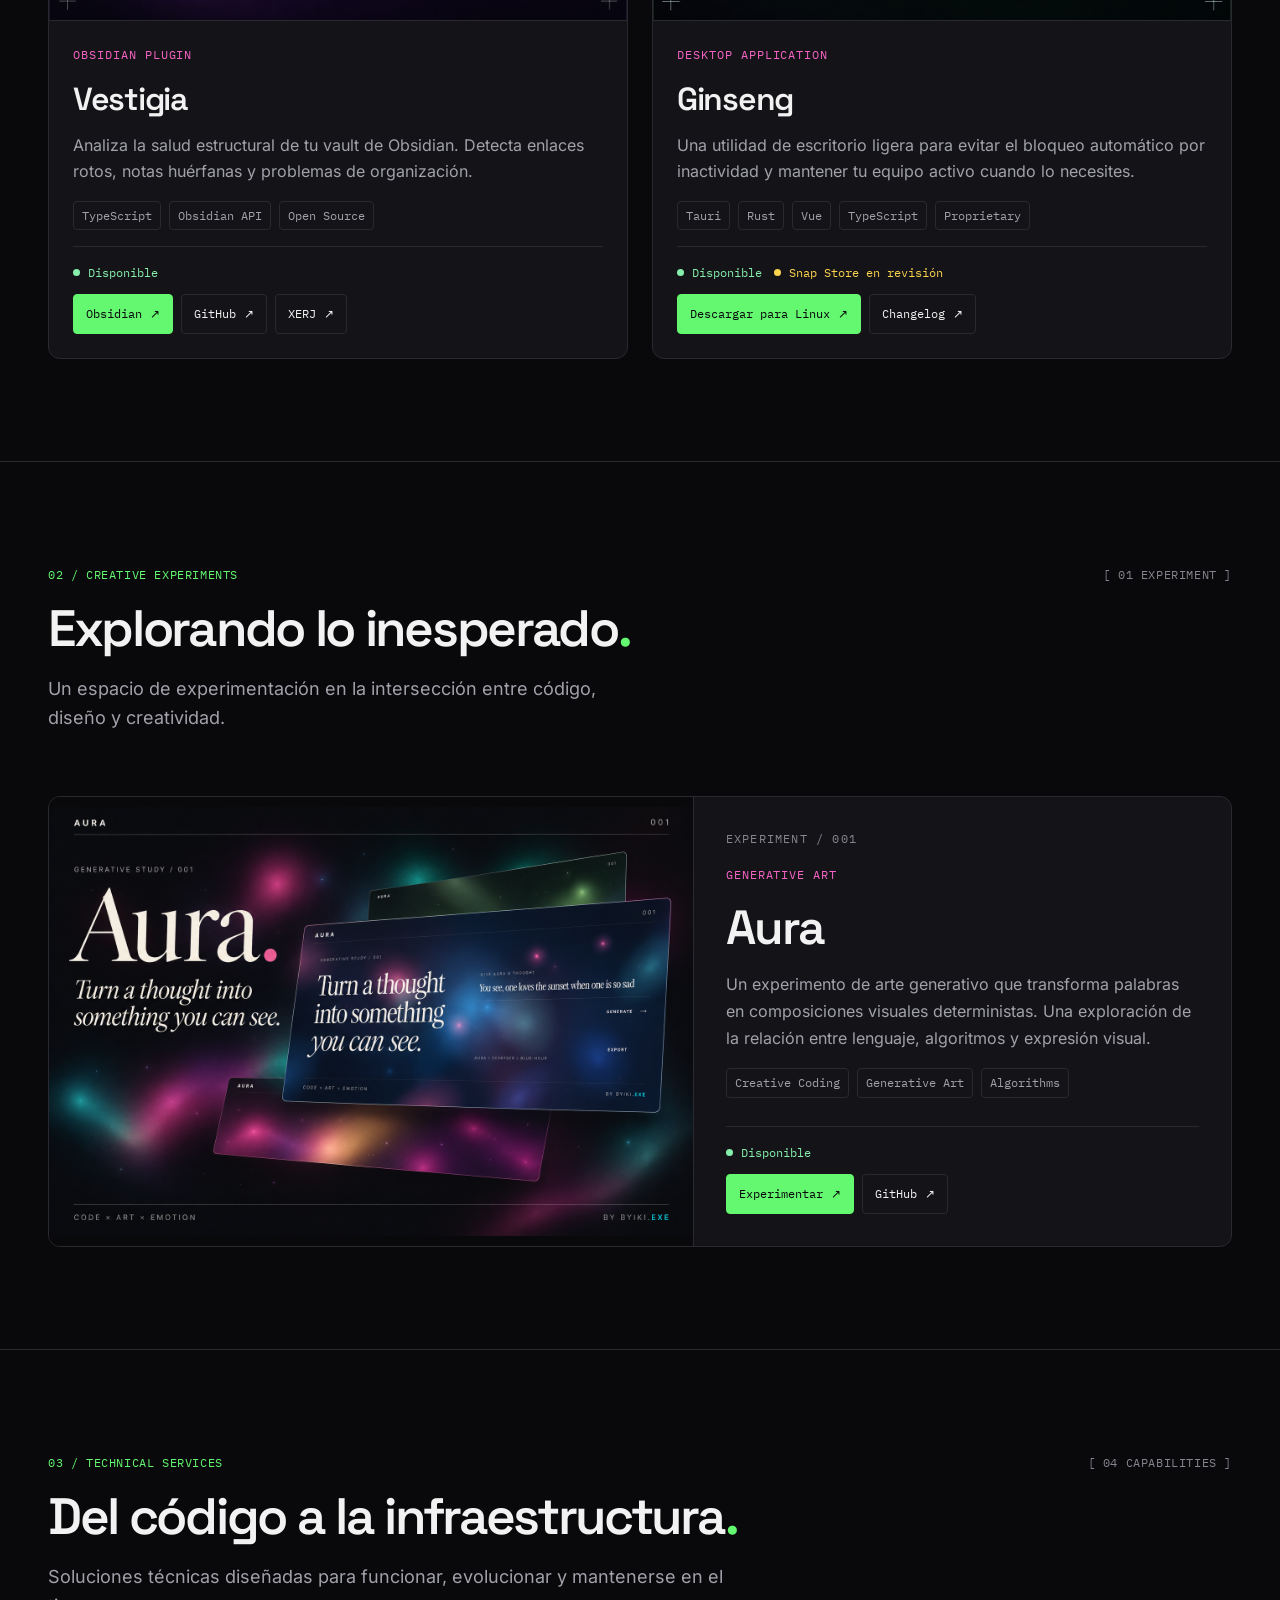
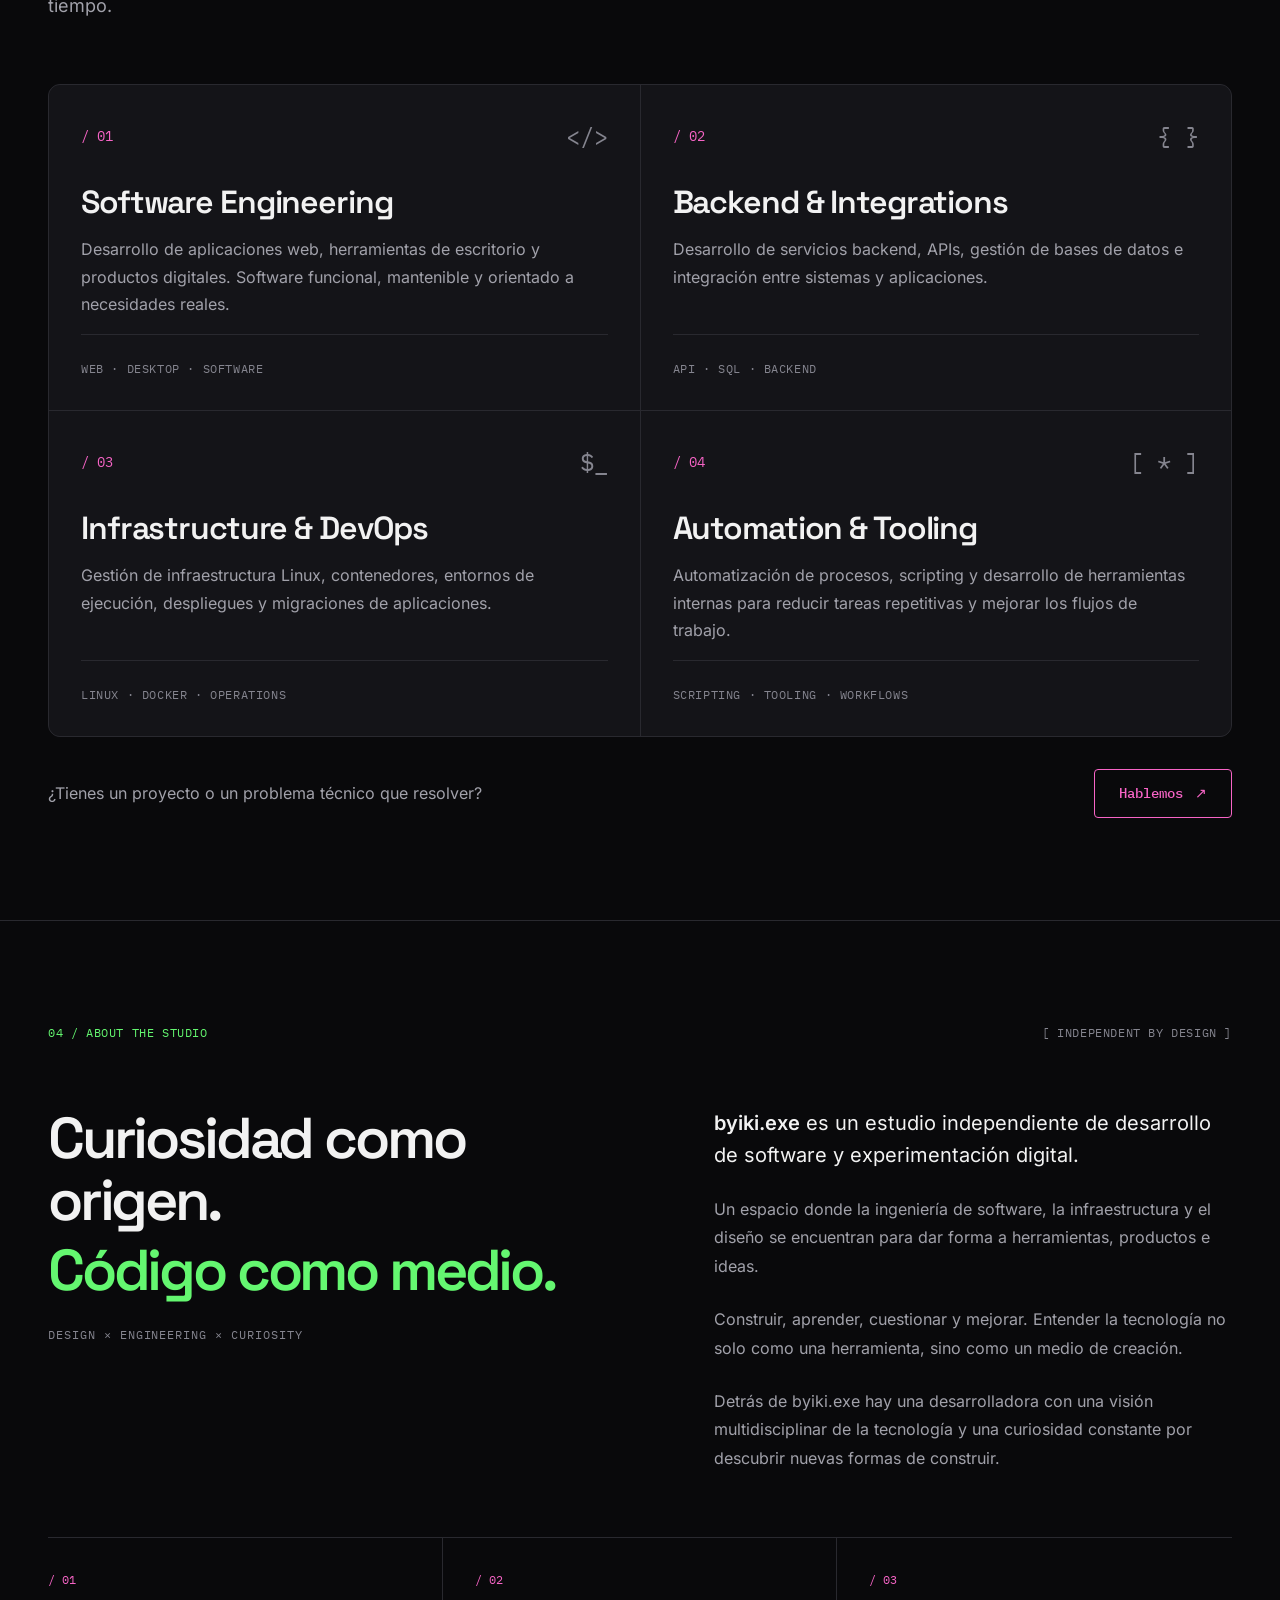
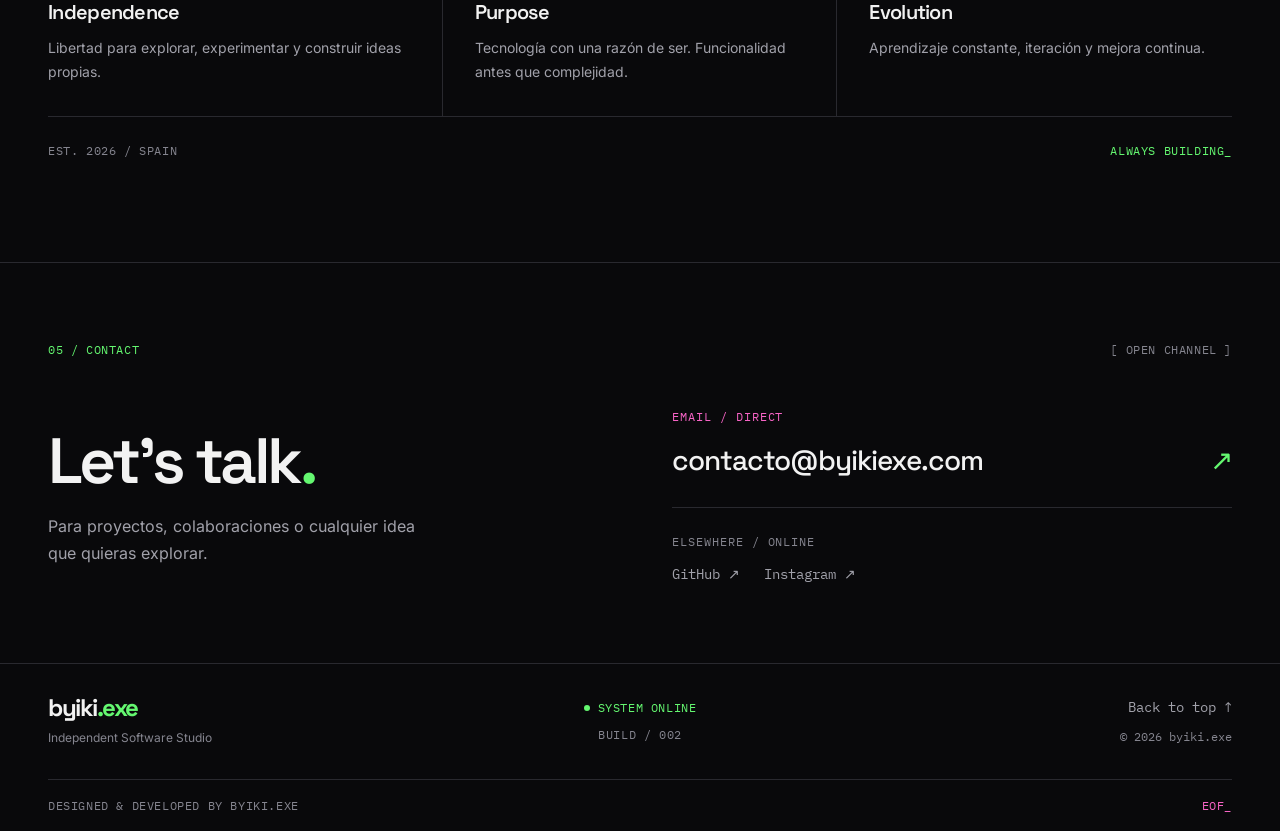
==== commit 09484926: "perf: self-host and optimize typography assets" ====
--- a/index.html
+++ b/index.html
@@ -1,27 +1,70 @@
 <!DOCTYPE html>
-<html lang="es">
+<html lang="es-ES">
 
 <head>
   <meta charset="UTF-8">
   <meta name="viewport" content="width=device-width, initial-scale=1.0">
-  <title>byiki.exe — Soluciones web claras y mantenibles</title>
+  <title>byiki.exe — Independent Software Studio</title>
   <meta name="description"
-    content="byiki.exe desarrolla soluciones web claras, mantenibles y orientadas a resolver problemas reales sin complejidad innecesaria.">
+    content="Estudio independiente de software, herramientas open source y productos digitales. Desarrollo, infraestructura, automatización y experimentación tecnológica.">
+  <link rel="canonical" href="https://byikiexe.com/">
+  <meta name="theme-color" content="#09090B">
+
   <meta property="og:type" content="website">
-  <meta property="og:title" content="byiki.exe — Soluciones web claras y mantenibles">
+  <meta property="og:title" content="byiki.exe — Independent Software Studio">
   <meta property="og:description"
-    content="byiki.exe desarrolla soluciones web claras, mantenibles y orientadas a resolver problemas reales sin complejidad innecesaria.">
-  <link rel="preconnect" href="https://fonts.googleapis.com">
-  <link rel="preconnect" href="https://fonts.gstatic.com" crossorigin>
-
-  <link
-    href="https://fonts.googleapis.com/css2?family=IBM+Plex+Mono:wght@400;500;600&family=Inter:wght@400;500;600;700&family=Space+Grotesk:wght@400;500;600;700&display=swap"
-    rel="stylesheet">
-
-  <link rel="icon" type="image/svg+xml" href="assets/images/favicon.svg">
+    content="Estudio independiente de software, herramientas open source y productos digitales. Desarrollo, infraestructura, automatización y experimentación tecnológica.">
+  <meta property="og:url" content="https://byikiexe.com/">
+  <meta property="og:site_name" content="byiki.exe">
+  <meta property="og:locale" content="es_ES">
+  <meta property="og:image" content="https://byikiexe.com/assets/images/brand/og-image.jpg">
+  <meta property="og:image:width" content="1200">
+  <meta property="og:image:height" content="630">
+  <meta property="og:image:type" content="image/jpeg">
+  <meta property="og:image:alt" content="byiki.exe, estudio independiente de software, herramientas y productos digitales.">
+
+  <meta name="twitter:card" content="summary_large_image">
+  <meta name="twitter:title" content="byiki.exe — Independent Software Studio">
+  <meta name="twitter:description"
+    content="Estudio independiente de software, herramientas open source y productos digitales. Desarrollo, infraestructura, automatización y experimentación tecnológica.">
+  <meta name="twitter:image" content="https://byikiexe.com/assets/images/brand/og-image.jpg">
+  <meta name="twitter:image:alt" content="byiki.exe, estudio independiente de software, herramientas y productos digitales.">
+
+  <script type="application/ld+json">
+    {
+      "@context": "https://schema.org",
+      "@graph": [
+        {
+          "@type": "WebSite",
+          "@id": "https://byikiexe.com/#website",
+          "url": "https://byikiexe.com/",
+          "name": "byiki.exe",
+          "description": "Estudio independiente de software, herramientas open source y productos digitales. Desarrollo, infraestructura, automatización y experimentación tecnológica.",
+          "inLanguage": "es-ES",
+          "publisher": {
+            "@id": "https://byikiexe.com/#organization"
+          }
+        },
+        {
+          "@type": "Organization",
+          "@id": "https://byikiexe.com/#organization",
+          "url": "https://byikiexe.com/",
+          "name": "byiki.exe"
+        }
+      ]
+    }
+  </script>
+
+  <link rel="preload" href="assets/fonts/space-grotesk/latin-variable.woff2" as="font" type="font/woff2" crossorigin>
+
+  <link rel="icon" type="image/x-icon" href="favicon.ico" sizes="16x16 32x32 48x48">
+  <link rel="icon" type="image/svg+xml" href="assets/images/brand/favicon.svg" sizes="any">
+  <link rel="apple-touch-icon" href="assets/images/brand/apple-touch-icon.png" sizes="180x180">
+  <link rel="manifest" href="site.webmanifest">
 
   <!-- Design system -->
   <link rel="stylesheet" href="assets/css/tokens.css">
+  <link rel="stylesheet" href="assets/css/fonts.css">
   <link rel="stylesheet" href="assets/css/base.css">
   <link rel="stylesheet" href="assets/css/layout.css">
   <link rel="stylesheet" href="assets/css/components.css">
--- a/assets/css/fonts.css
+++ b/assets/css/fonts.css
@@ -0,0 +1,37 @@
+/* Latin WOFF2 subsets, including Spanish accents and punctuation. */
+
+@font-face {
+    font-family: 'Inter';
+    font-style: normal;
+    font-weight: 400 600;
+    font-display: swap;
+    src: url('../fonts/inter/latin-variable.woff2') format('woff2');
+    unicode-range: U+0000-00FF, U+0131, U+0152-0153, U+02BB-02BC, U+02C6, U+02DA, U+02DC, U+0304, U+0308, U+0329, U+2000-206F, U+20AC, U+2122, U+2191, U+2193, U+2212, U+2215, U+FEFF, U+FFFD;
+}
+
+@font-face {
+    font-family: 'Space Grotesk';
+    font-style: normal;
+    font-weight: 500 700;
+    font-display: swap;
+    src: url('../fonts/space-grotesk/latin-variable.woff2') format('woff2');
+    unicode-range: U+0000-00FF, U+0131, U+0152-0153, U+02BB-02BC, U+02C6, U+02DA, U+02DC, U+0304, U+0308, U+0329, U+2000-206F, U+20AC, U+2122, U+2191, U+2193, U+2212, U+2215, U+FEFF, U+FFFD;
+}
+
+@font-face {
+    font-family: 'IBM Plex Mono';
+    font-style: normal;
+    font-weight: 400;
+    font-display: swap;
+    src: url('../fonts/ibm-plex-mono/latin-400.woff2') format('woff2');
+    unicode-range: U+0000-00FF, U+0131, U+0152-0153, U+02BB-02BC, U+02C6, U+02DA, U+02DC, U+0304, U+0308, U+0329, U+2000-206F, U+20AC, U+2122, U+2191, U+2193, U+2212, U+2215, U+FEFF, U+FFFD;
+}
+
+@font-face {
+    font-family: 'IBM Plex Mono';
+    font-style: normal;
+    font-weight: 500;
+    font-display: swap;
+    src: url('../fonts/ibm-plex-mono/latin-500.woff2') format('woff2');
+    unicode-range: U+0000-00FF, U+0131, U+0152-0153, U+02BB-02BC, U+02C6, U+02DA, U+02DC, U+0304, U+0308, U+0329, U+2000-206F, U+20AC, U+2122, U+2191, U+2193, U+2212, U+2215, U+FEFF, U+FFFD;
+}
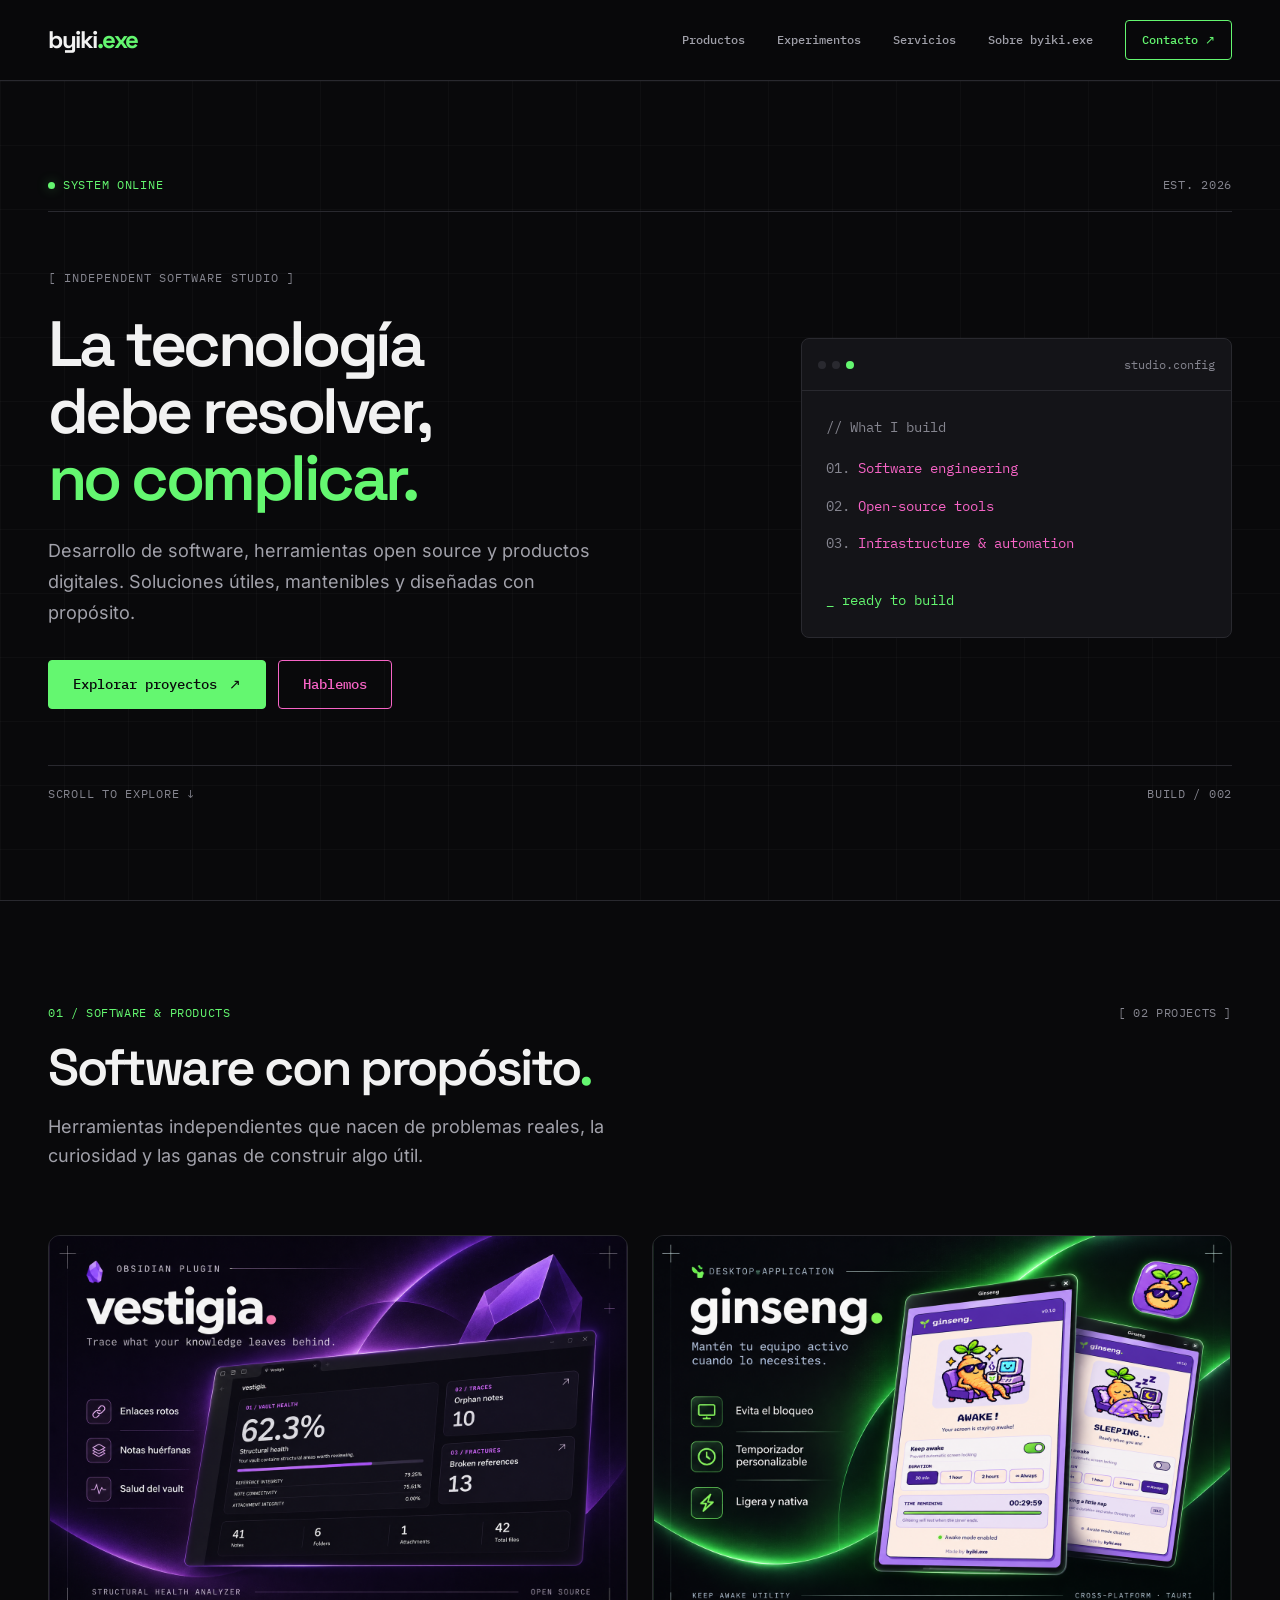
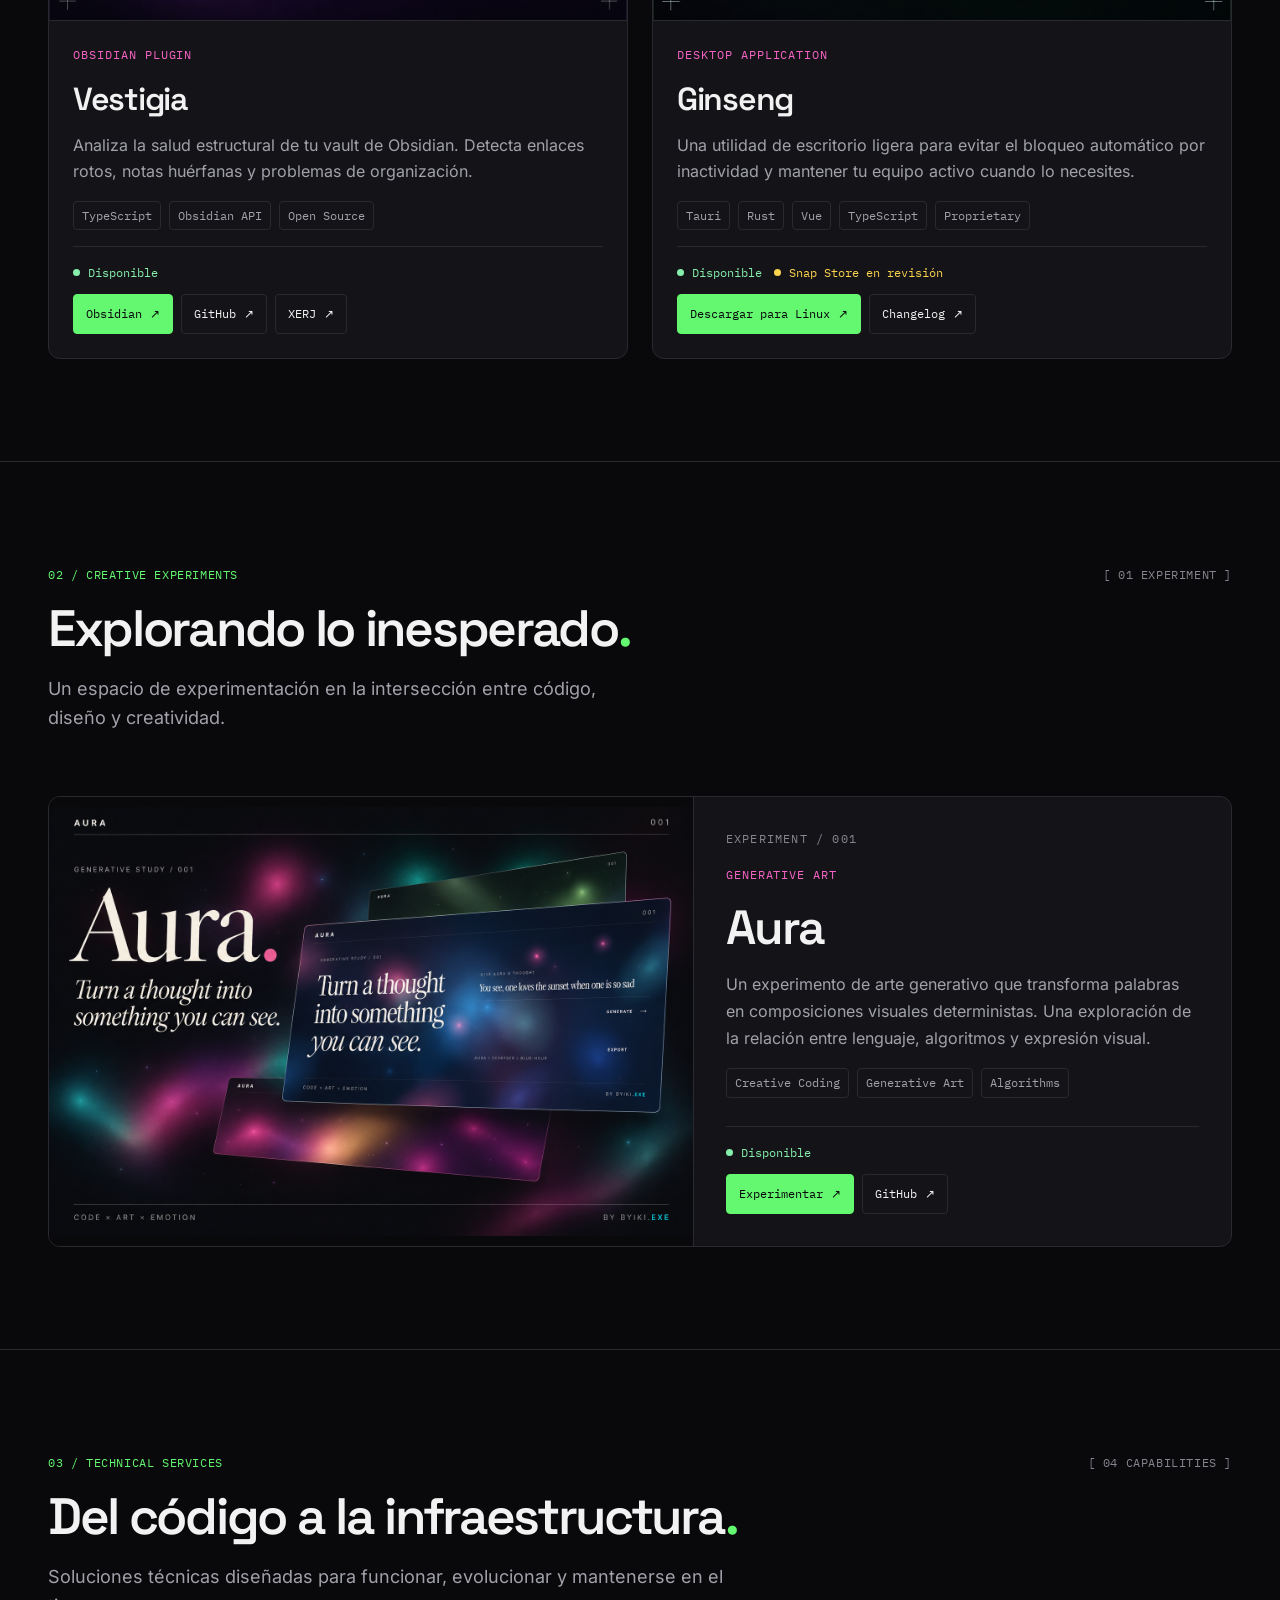
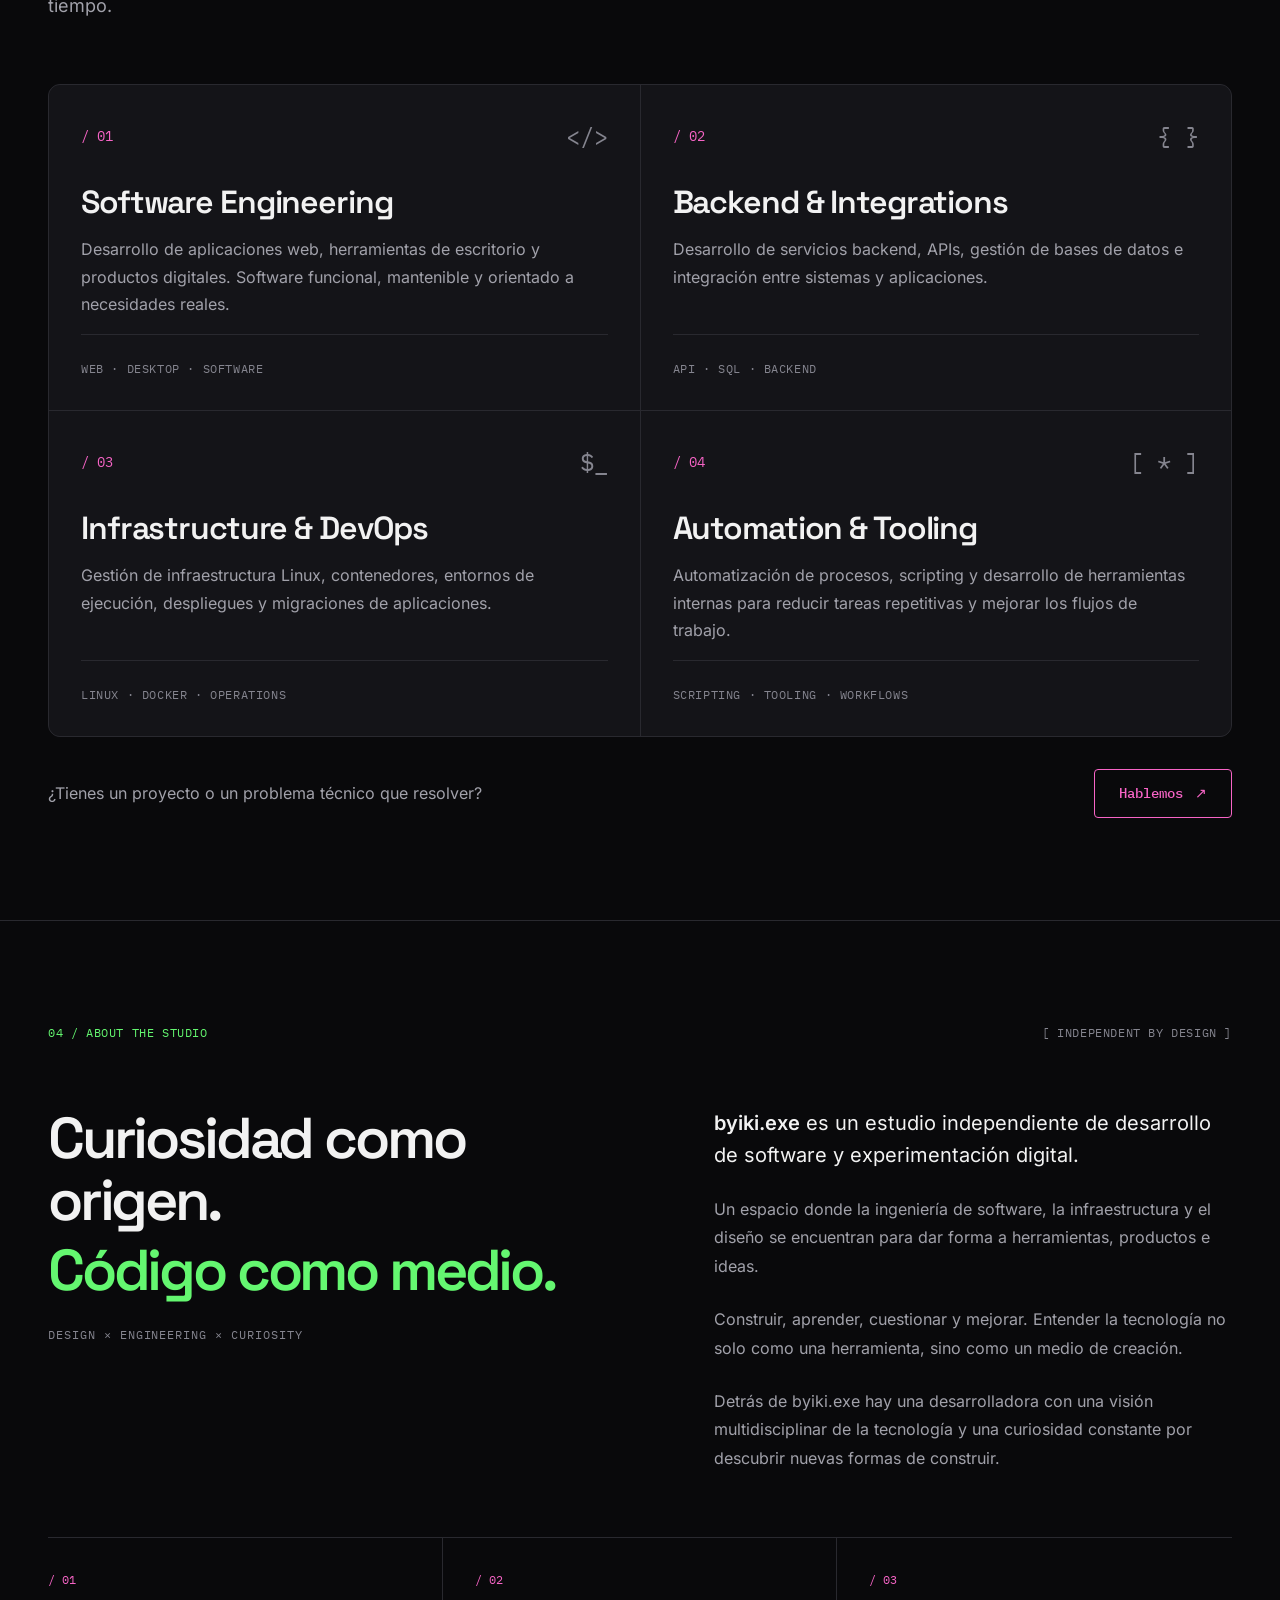
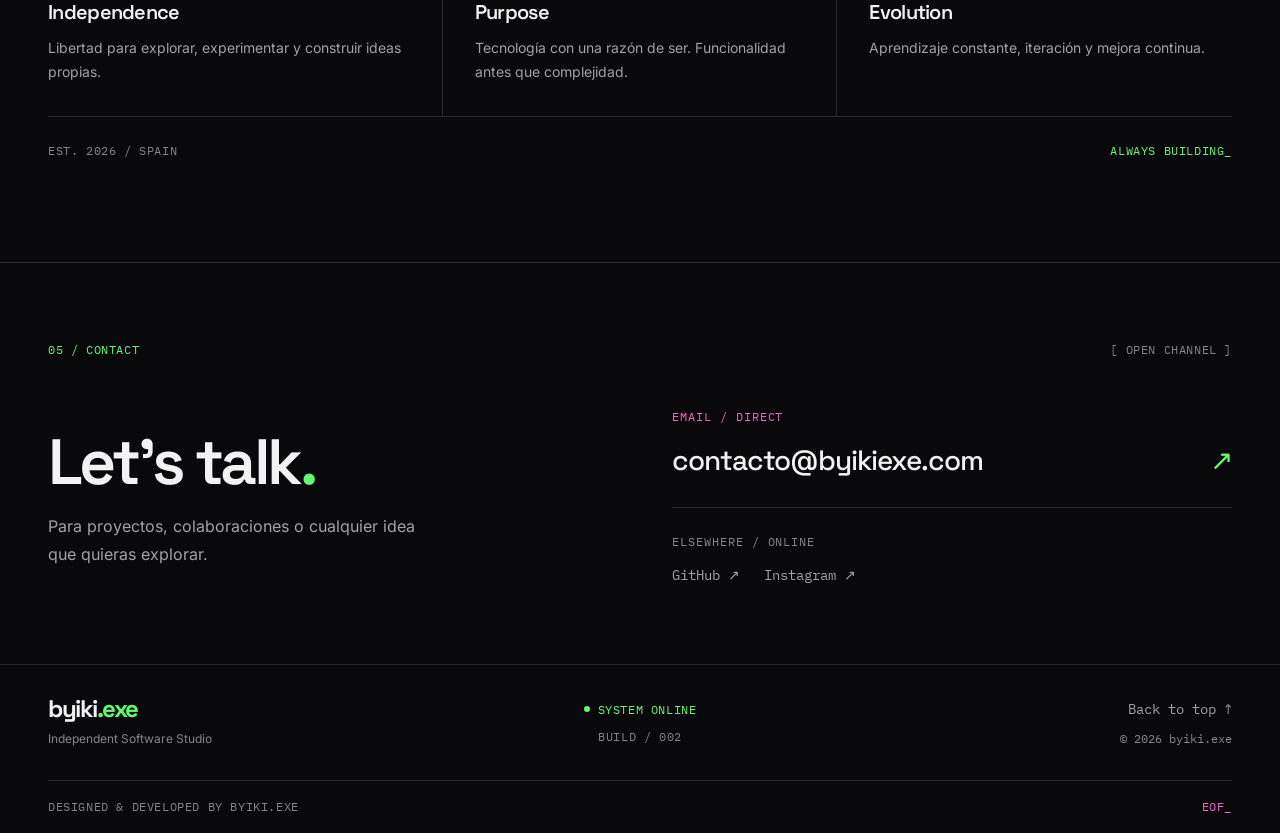
==== commit bd608fa5: "fix: improve accessibility and responsive consistency" ====
--- a/index.html
+++ b/index.html
@@ -122,7 +122,7 @@
         <div class="container hero-container">
 
           <div class="hero-meta">
-            <span class="system-status">
+            <span class="system-status" lang="en">
               <span class="status-dot" aria-hidden="true"></span>
               System online
             </span>
@@ -134,7 +134,7 @@
 
             <div class="hero-copy">
 
-              <p class="hero-label">
+              <p class="hero-label" lang="en">
                 [ Independent Software Studio ]
               </p>
 
@@ -175,7 +175,7 @@
                 <span>studio.config</span>
               </div>
 
-              <div class="terminal-body">
+              <div class="terminal-body" lang="en">
 
                 <p class="terminal-comment">// What I build</p>
 
@@ -206,7 +206,7 @@
           </div>
 
           <div class="hero-footer">
-            <a href="#productos" class="scroll-indicator">
+            <a href="#productos" class="scroll-indicator" lang="en">
               Scroll to explore
               <span aria-hidden="true">↓</span>
             </a>
@@ -248,7 +248,7 @@
               <div class="project-card__preview product-preview product-preview--vestigia">
 
                 <img src="assets/images/products/vestigia/preview.webp"
-                  alt="Interfaz del analizador de salud de Vestigia" loading="lazy" width="1200" height="800">
+                  alt="Interfaz del analizador de salud de Vestigia" width="1536" height="1024" loading="lazy" decoding="async">
 
               </div>
 
@@ -314,7 +314,7 @@
               <div class="project-card__preview product-preview product-preview--ginseng">
 
                 <img src="assets/images/products/ginseng/preview.webp"
-                  alt="Interfaz de la aplicación de escritorio Ginseng" loading="lazy" width="1200" height="800">
+                  alt="Interfaz de la aplicación de escritorio Ginseng" width="1536" height="1024" loading="lazy" decoding="async">
               </div>
               <div class="project-card__content product-content">
                 <span class="project-card__category">
@@ -392,7 +392,7 @@
             <article class="project-card experiment-card">
               <div class="project-card__preview experiment-preview">
                 <img src="assets/images/experiments/aura/preview.webp"
-                  alt="Composición visual generativa creada con Aura" loading="lazy" width="1200" height="800">
+                  alt="Composición visual generativa creada con Aura" width="1536" height="1024" loading="lazy" decoding="async">
               </div>
               <div class="project-card__content experiment-content">
                 <span class="experiment-index">
@@ -788,7 +788,7 @@
 
           <div class="footer-navigation">
 
-                <a href="#top" class="footer-top" lang="en">
+              <a href="#top" class="footer-top" lang="en">
               Back to top
               <span aria-hidden="true">↑</span>
             </a>
--- a/assets/css/tokens.css
+++ b/assets/css/tokens.css
@@ -107,3 +107,9 @@
     --z-overlay: 200;
     --z-modal: 300;
 }
+
+@media (max-width: 768px) {
+    :root {
+        --header-height: 72px;
+    }
+}
--- a/assets/css/components.css
+++ b/assets/css/components.css
@@ -64,6 +64,9 @@
 }
 
 .nav-links a {
+    display: inline-flex;
+    align-items: center;
+    min-height: 24px;
     font-family: var(--font-mono);
     font-size: var(--text-xs);
     font-weight: var(--font-medium);
@@ -115,7 +118,8 @@
     transition: border-color var(--transition-fast);
 }
 
-.nav-toggle:hover {
+.nav-toggle:hover,
+.nav-toggle:active {
     border-color: var(--color-accent);
 }
 
@@ -142,7 +146,6 @@
 @media (max-width: 768px) {
 
     .nav {
-        min-height: 72px;
         flex-direction: row;
         align-items: center;
         justify-content: space-between;
@@ -159,6 +162,9 @@
         top: 100%;
         left: 0;
         right: 0;
+        max-height: calc(100dvh - var(--header-height));
+        overflow-y: auto;
+        scroll-padding-block: var(--space-2);
         flex-direction: column;
         align-items: stretch;
         gap: 0;
@@ -338,7 +344,8 @@
         color var(--transition-fast);
 }
 
-.project-card__external-link:hover {
+.project-card__external-link:hover,
+.project-card__external-link:active {
     border-color: var(--color-accent-secondary);
     color: var(--color-accent-secondary);
 }
@@ -351,7 +358,8 @@
     color: var(--color-on-accent);
 }
 
-.project-card__external-link--primary:hover {
+.project-card__external-link--primary:hover,
+.project-card__external-link--primary:active {
     background: var(--color-accent-hover);
     border-color: var(--color-accent-hover);
     color: var(--color-on-accent);
@@ -394,7 +402,8 @@
     color: var(--color-on-accent);
 }
 
-.btn-primary:hover {
+.btn-primary:hover,
+.btn-primary:active {
     background-color: var(--color-accent-hover);
     border-color: var(--color-accent-hover);
 }
@@ -405,7 +414,8 @@
     border: 1px solid var(--color-accent-secondary);
 }
 
-.btn-secondary:hover {
+.btn-secondary:hover,
+.btn-secondary:active {
     background: var(--color-accent-secondary);
     color: var(--color-on-accent);
 }
--- a/assets/css/hero.css
+++ b/assets/css/hero.css
@@ -195,7 +195,7 @@
 }
 
 .terminal-cursor {
-    animation: cursor-blink 1.2s step-end infinite;
+    animation: cursor-blink 1.2s step-end 3;
 }
 
 @keyframes cursor-blink {
@@ -214,6 +214,7 @@
 .scroll-indicator {
     display: inline-flex;
     align-items: center;
+    min-height: 24px;
     gap: var(--space-2);
     transition: color var(--transition-fast);
 }
@@ -235,12 +236,6 @@
     }
 }
 
-@media (max-width: 768px) {
-    .hero {
-        min-height: calc(100svh - 72px);
-    }
-}
-
 @media (max-width: 640px) {
     .hero {
         padding-block: var(--space-5);
--- a/assets/css/contact.css
+++ b/assets/css/contact.css
@@ -127,6 +127,9 @@
 }
 
 .contact-social-links a {
+    display: inline-flex;
+    align-items: center;
+    min-height: 24px;
     font-family: var(--font-mono);
     font-size: var(--text-sm);
     color: var(--color-text-secondary);
@@ -160,10 +163,6 @@
 
 @media (max-width: 480px) {
 
-    .contact-meta {
-        font-size: 0.65rem;
-    }
-
     .contact-email {
         font-size: var(--text-lg);
     }
--- a/assets/css/footer.css
+++ b/assets/css/footer.css
@@ -89,6 +89,7 @@
 .footer-top {
     display: inline-flex;
     align-items: center;
+    min-height: 24px;
     gap: var(--space-2);
 
     font-family: var(--font-mono);
@@ -150,10 +151,6 @@
         align-items: flex-start;
     }
 
-    .footer-navigation {
-        align-items: flex-end;
-    }
-
 }
 
 @media (max-width: 480px) {
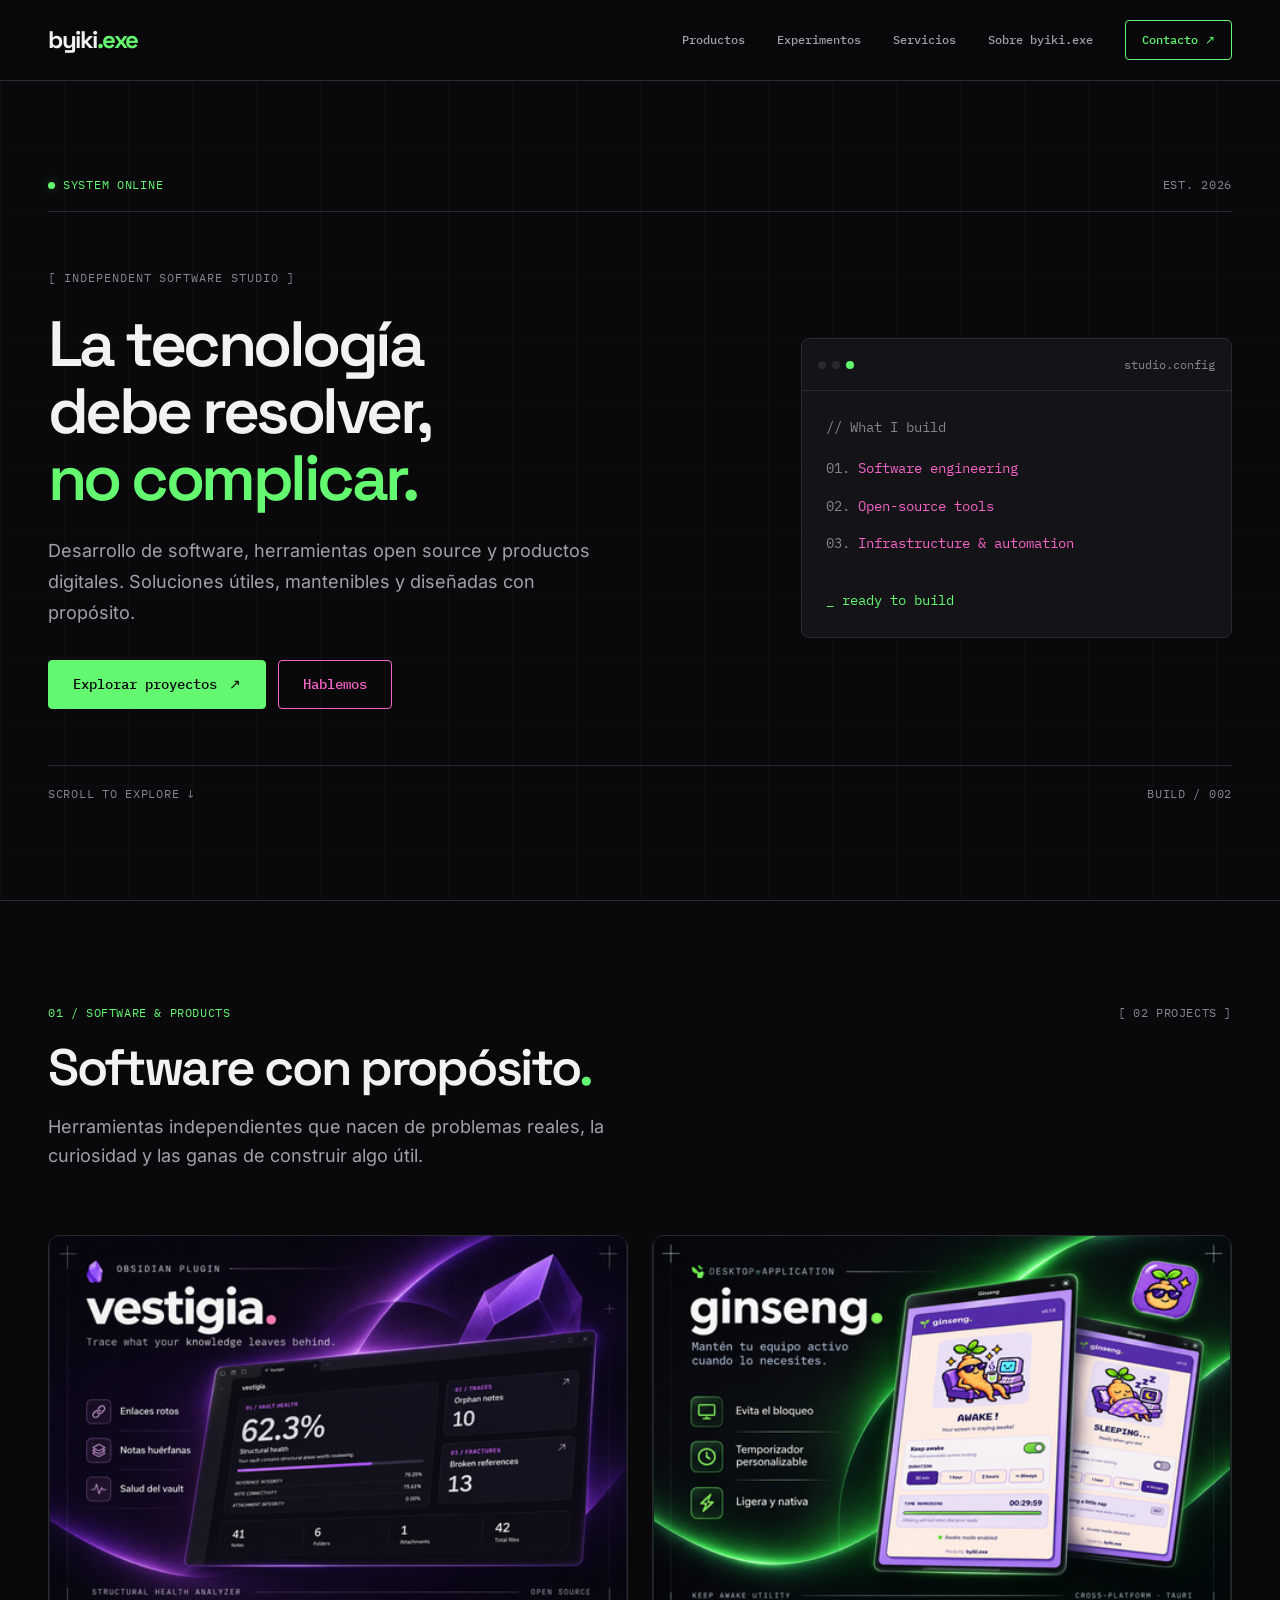
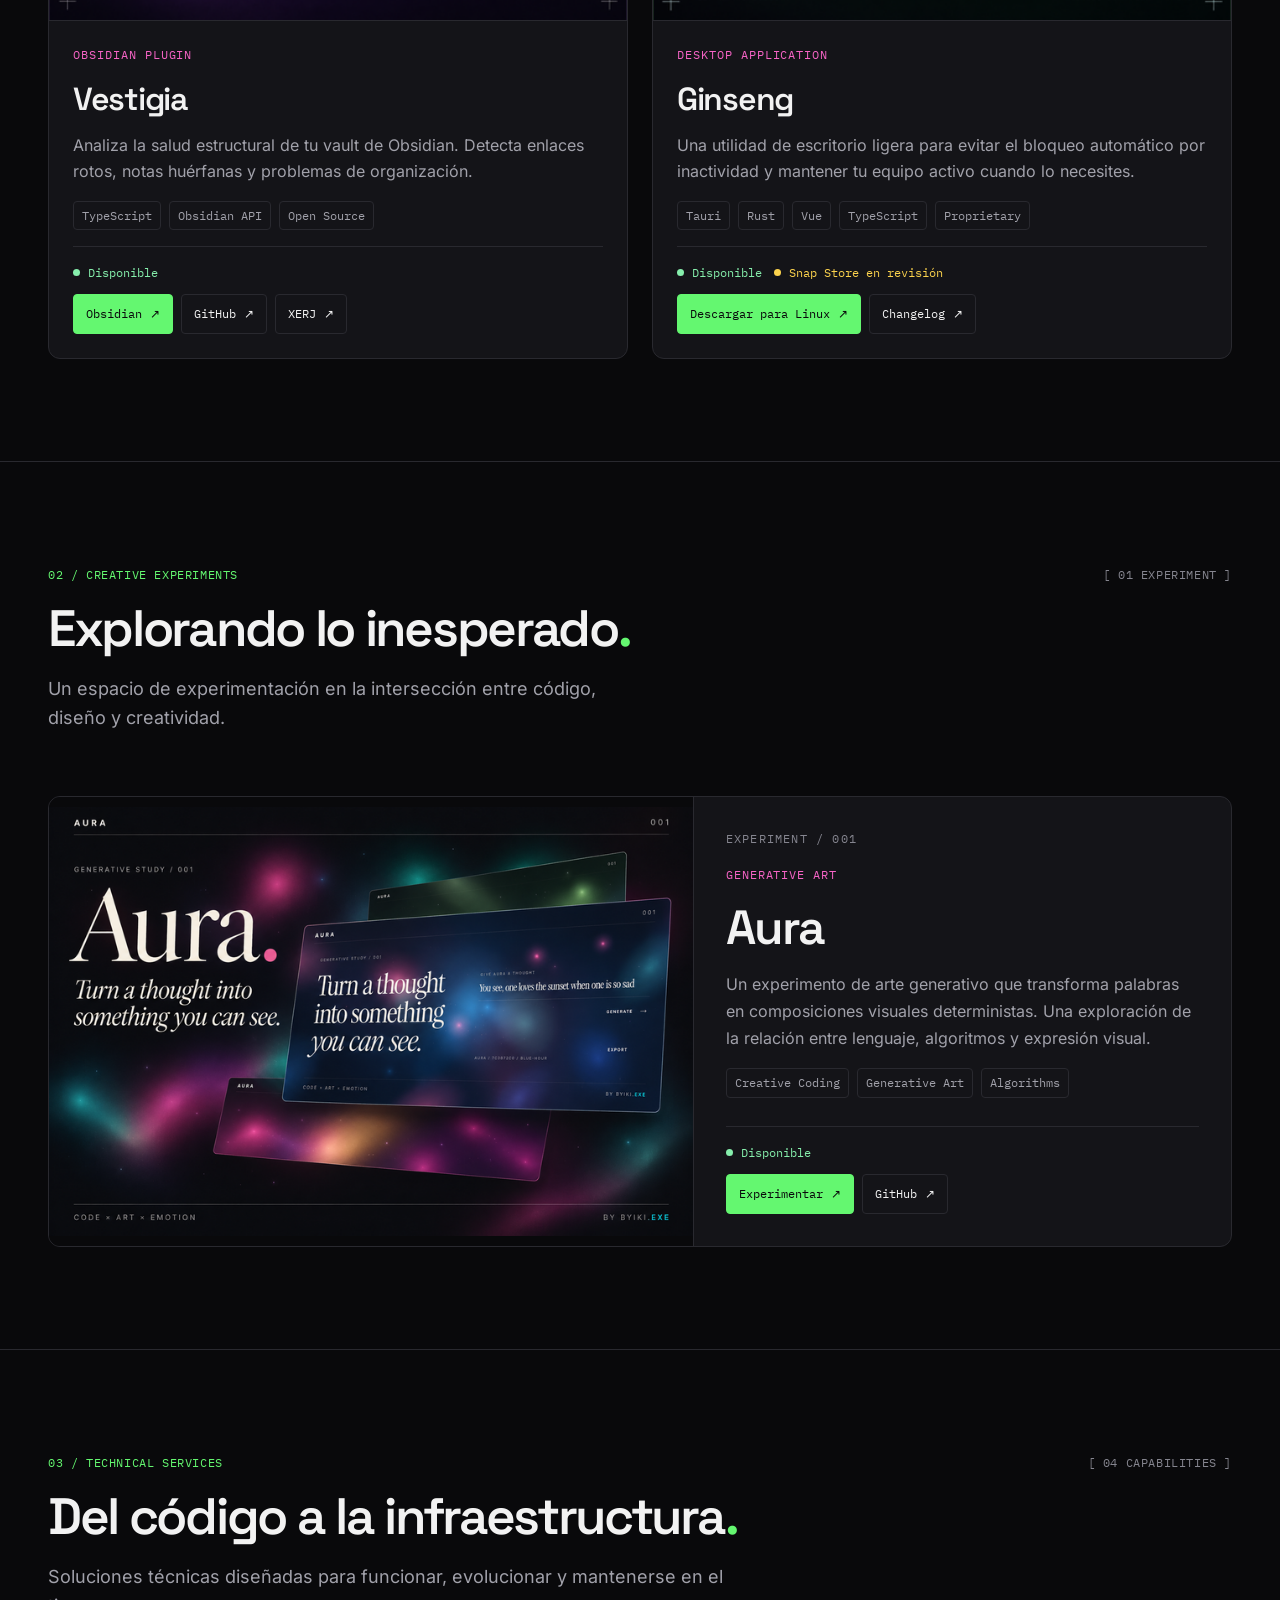
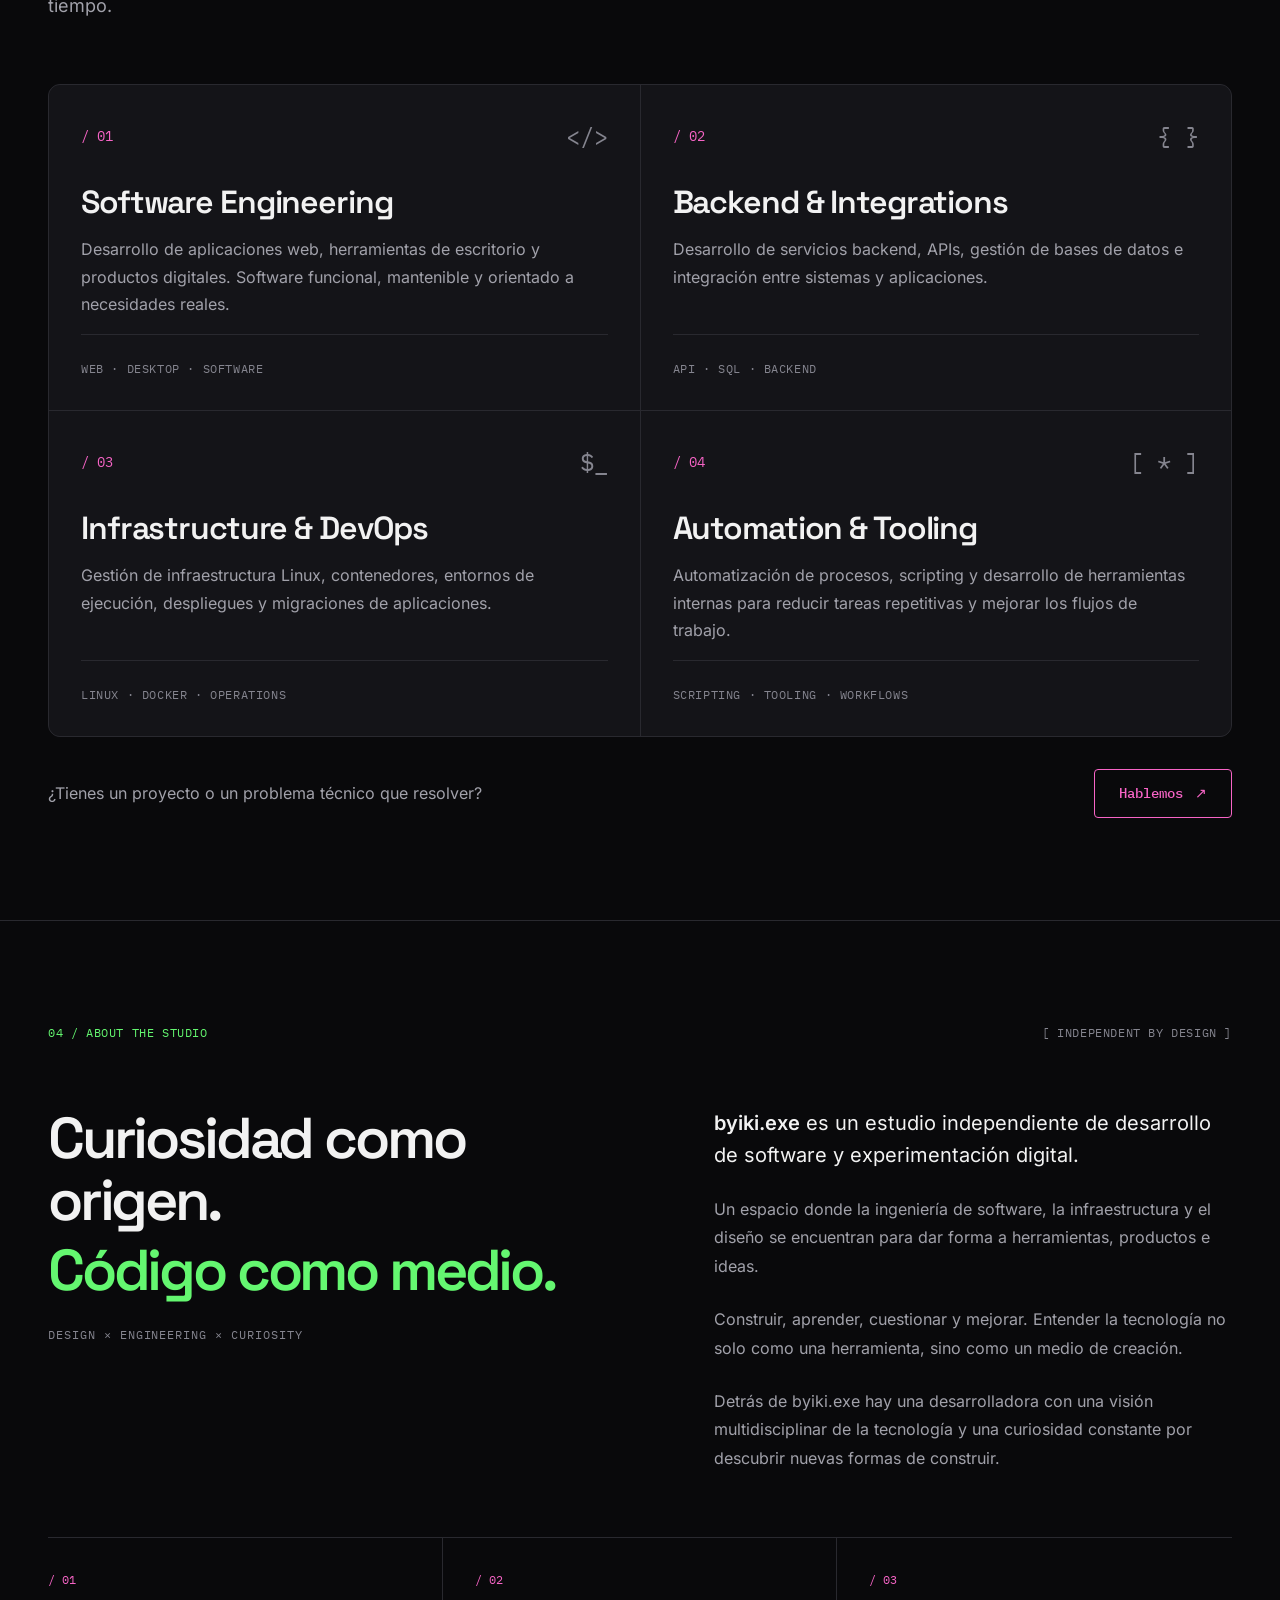
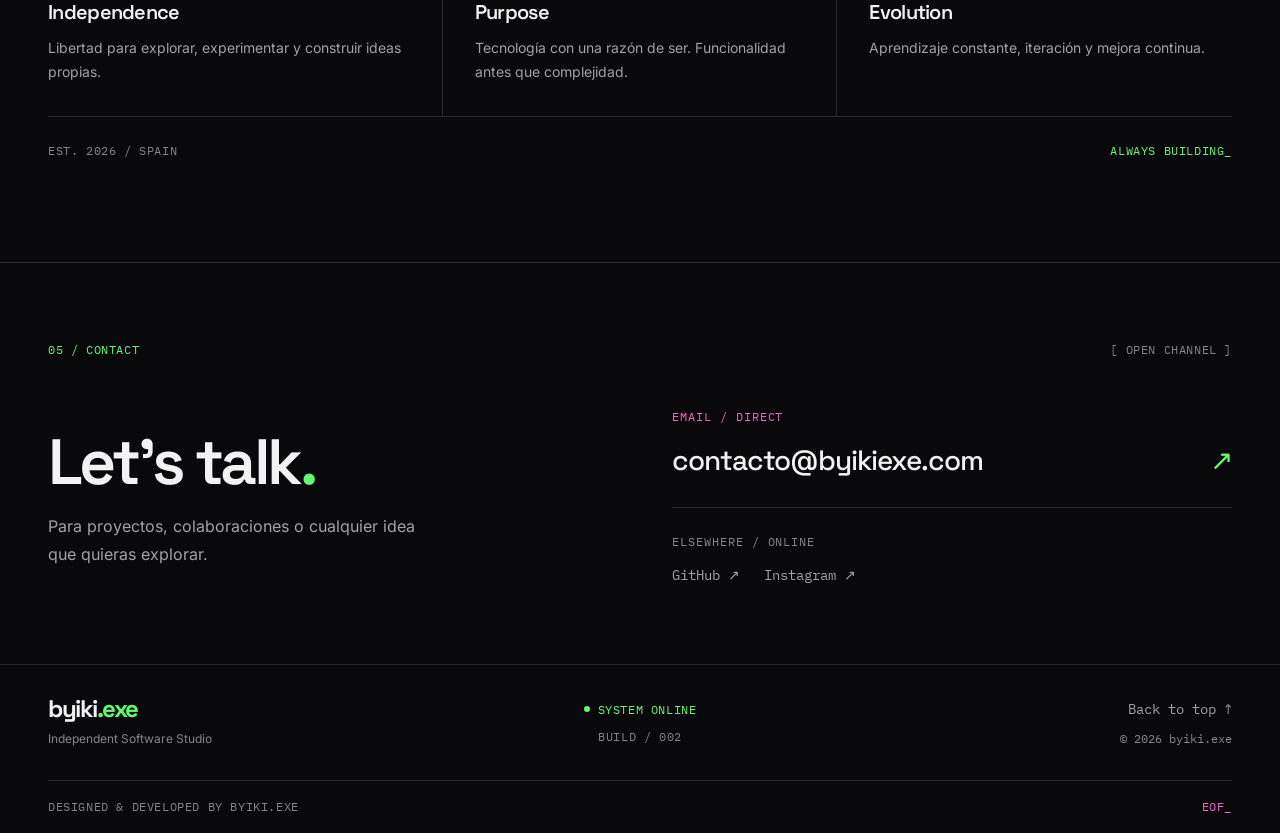
==== commit afcd109b: "perf: finalize production readiness and Lighthouse optimizations" ====
--- a/index.html
+++ b/index.html
@@ -77,6 +77,9 @@
   <link rel="stylesheet" href="assets/css/about.css">
   <link rel="stylesheet" href="assets/css/contact.css">
   <link rel="stylesheet" href="assets/css/footer.css">
+  <noscript>
+    <link rel="stylesheet" href="assets/css/navigation-noscript.css" media="(max-width: 768px)">
+  </noscript>
 
 </head>
 
@@ -248,6 +251,12 @@
               <div class="project-card__preview product-preview product-preview--vestigia">
 
                 <img src="assets/images/products/vestigia/preview.webp"
+                  srcset="assets/images/products/vestigia/preview-480.webp 480w,
+                          assets/images/products/vestigia/preview-768.webp 768w,
+                          assets/images/products/vestigia/preview-1152.webp 1152w,
+                          assets/images/products/vestigia/preview.webp 1536w"
+                  sizes="auto, (max-width: 500px) calc(100vw - 2.5rem), (max-width: 768px) 92vw,
+                         (max-width: 1280px) calc(46vw - 0.75rem), 580px"
                   alt="Interfaz del analizador de salud de Vestigia" width="1536" height="1024" loading="lazy" decoding="async">
 
               </div>
@@ -314,6 +323,12 @@
               <div class="project-card__preview product-preview product-preview--ginseng">
 
                 <img src="assets/images/products/ginseng/preview.webp"
+                  srcset="assets/images/products/ginseng/preview-480.webp 480w,
+                          assets/images/products/ginseng/preview-768.webp 768w,
+                          assets/images/products/ginseng/preview-1152.webp 1152w,
+                          assets/images/products/ginseng/preview.webp 1536w"
+                  sizes="auto, (max-width: 500px) calc(100vw - 2.5rem), (max-width: 768px) 92vw,
+                         (max-width: 1280px) calc(46vw - 0.75rem), 580px"
                   alt="Interfaz de la aplicación de escritorio Ginseng" width="1536" height="1024" loading="lazy" decoding="async">
               </div>
               <div class="project-card__content product-content">
@@ -392,6 +407,12 @@
             <article class="project-card experiment-card">
               <div class="project-card__preview experiment-preview">
                 <img src="assets/images/experiments/aura/preview.webp"
+                  srcset="assets/images/experiments/aura/preview-480.webp 480w,
+                          assets/images/experiments/aura/preview-768.webp 768w,
+                          assets/images/experiments/aura/preview-1152.webp 1152w,
+                          assets/images/experiments/aura/preview.webp 1536w"
+                  sizes="auto, (max-width: 500px) calc(100vw - 2.5rem), (max-width: 768px) 92vw,
+                         (max-width: 1280px) 50vw, 645px"
                   alt="Composición visual generativa creada con Aura" width="1536" height="1024" loading="lazy" decoding="async">
               </div>
               <div class="project-card__content experiment-content">
--- a/assets/css/navigation-noscript.css
+++ b/assets/css/navigation-noscript.css
@@ -0,0 +1,20 @@
+.site-header {
+    position: static;
+}
+
+.nav {
+    flex-wrap: wrap;
+}
+
+.nav-toggle {
+    display: none;
+}
+
+.nav-links {
+    display: flex;
+    position: static;
+    width: 100%;
+    max-height: none;
+    padding: 0;
+    border-bottom: 0;
+}
